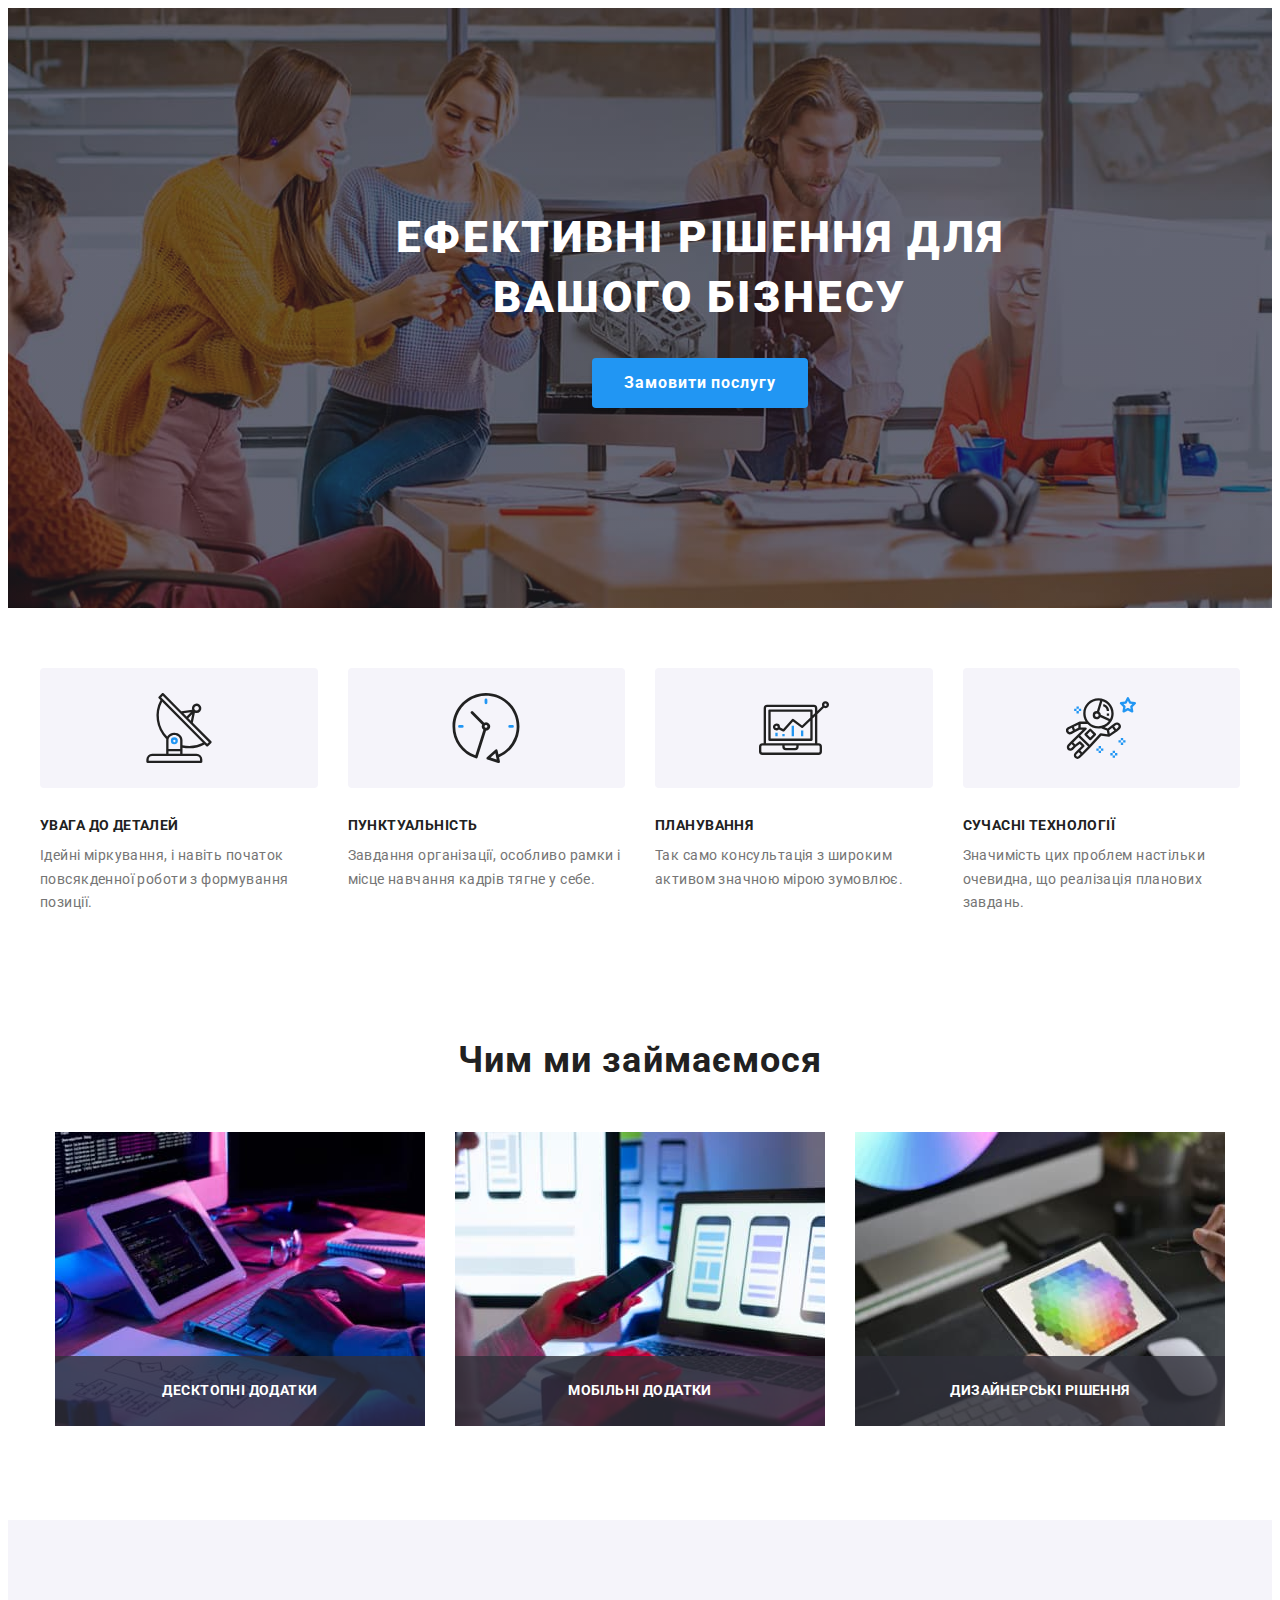
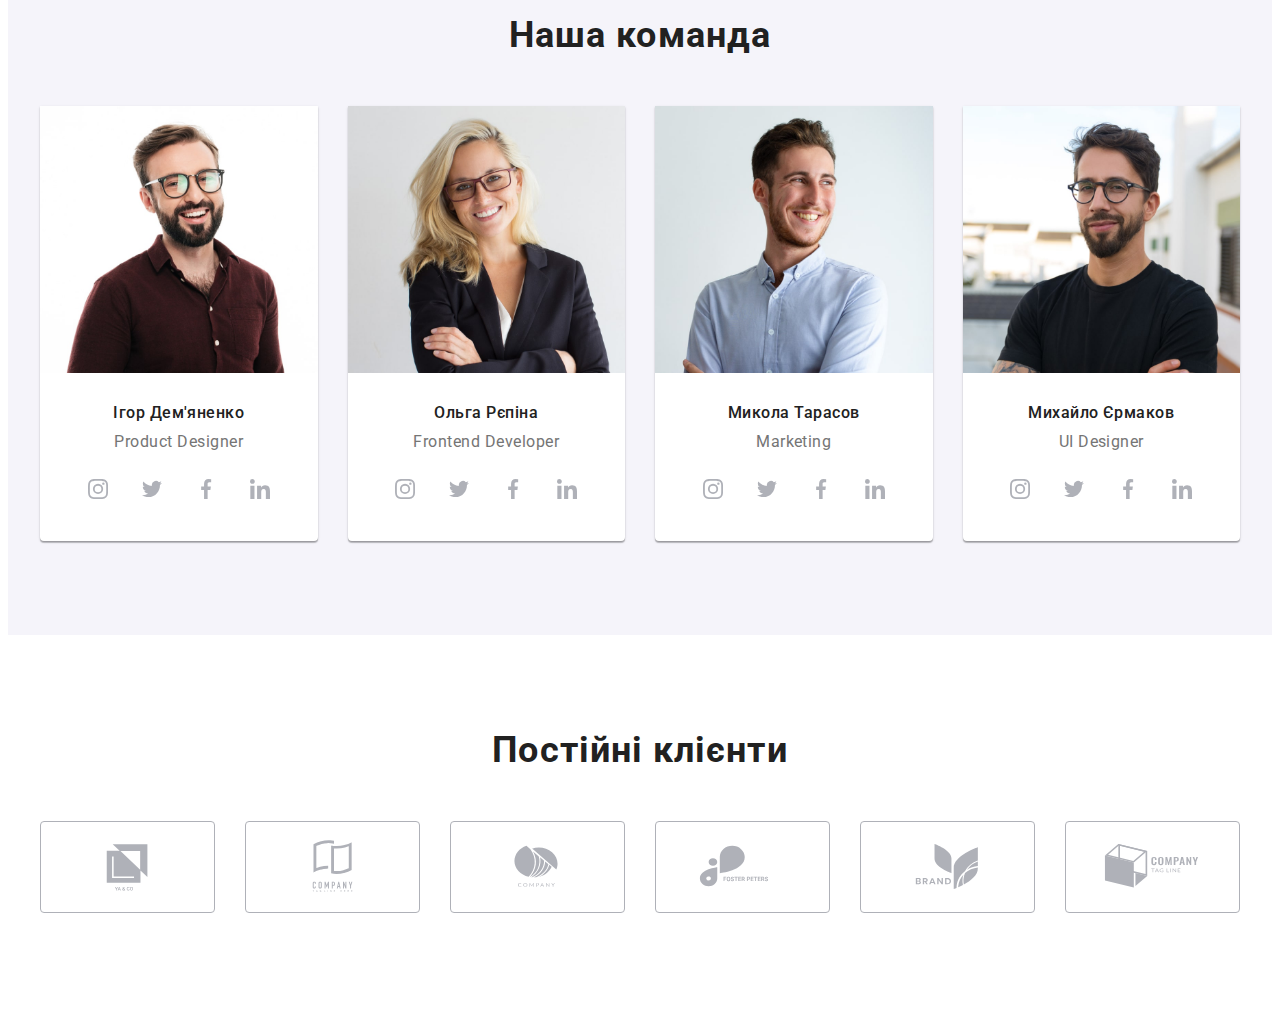
==== index.html @ 0df8b8fa "update" ====
<!DOCTYPE html>
<html lang="uk">
  <head>
    <meta charset="UTF-8" />
    <meta http-equiv="X-UA-Compatible" content="IE=edge" />
    <meta name="viewport" content="width=device-width, initial-scale=1.0" />
    <title>Document</title>
    <link rel="preconnect" href="https://fonts.googleapis.com" />
    <link rel="preconnect" href="https://fonts.gstatic.com" crossorigin />
    <link
      href="https://fonts.googleapis.com/css2?family=Raleway:wght@700&family=Roboto:wght@400;500;700;900&display=swap"
      rel="stylesheet"
    />
    <link
      rel="stylesheet"
      href="https://cdnjs.cloudflare.com/ajax/libs/modern-normalize/1.1.0/modern-normalize.min.css"
      integrity="sha512-wpPYUAdjBVSE4KJnH1VR1HeZfpl1ub8YT/NKx4PuQ5NmX2tKuGu6U/JRp5y+Y8XG2tV+wKQpNHVUX03MfMFn9Q=="
      crossorigin="anonymous"
      referrerpolicy="no-referrer"
    />
    <link
      rel="stylesheet"
      href="https://cdnjs.cloudflare.com/ajax/libs/animate.css/4.1.1/animate.min.css"
    />
    <link rel="stylesheet" href="./css/style.css" />
    <link rel="stylesheet" href="./css/main.min.css" />
  </head>
  <body>
    <!-- <header class="header">
     
      <div class="container header__container">
        <nav class="navigation">
          <a class="logo-left link" href="./index.html">
            <svg class="header-logo" width="145" height="31">
              <use href="./img/logo.svg#icon-header-logo"></use>
            </svg>
          </a>
          <ul class="menu list">
            <li class="menu__item">
              <a class="menu__link link" href="./index.html">Студія</a>
            </li>
            <li class="menu__item">
              <a class="menu__link1 link" href="./portfolio.html">Портфоліо</a>
            </li>
            <li class="menu__item">
              <a class="menu__link1 link" href="">Контакти</a>
            </li>
          </ul>
        </nav>
        <ul class="connect header__connect list">
          <li class="hdr-email">
            <a class="connect__email link" href="email:info@devstudio.com"
              >info@devstudio.com
              <svg class="mail-icon" widht="16" height="12">
                <use class="envelope" href="./img/smar-env.svg#icon-envelope"></use>
              </svg>
            </a>
          </li>
          <li class="hdr-tel">
            <a class="connect__tel" href="tel:+38 096 111 11 11"
              >+38 096 111 11 11
              <svg class="tel-icon" widht="10" height="16">
                <use href="./img/smar-env.svg#icon-smartphone"></use>
              </svg>
            </a>
          </li>
        </ul>
      </div>
    </header> -->
    <main>
      <section class="hero">
        <div class="container hero__container">
          <h1 class="hero__text">ЕФЕКТИВНІ РІШЕННЯ ДЛЯ ВАШОГО БІЗНЕСУ</h1>
          <button class="hero__btn" type="button" data-modal-open>Замовити послугу</button>
        </div>
      </section>
      <section class="features">
        <div class="container features__container">
          <ul class="features__list list">
            <li class="features__block">
              <a class="features__link" href=""> <img src="./img/antenna.svg" alt="" /></a>
              <h3 class="features__main">УВАГА ДО ДЕТАЛЕЙ</h3>
              <p class="features__item">
                Ідейні міркування, і навіть початок повсякденної роботи з формування позиції.
              </p>
            </li>
            <li class="features__block">
              <a class="features__link" href=""> <img src="./img/clock.svg" alt="" /></a>
              <h3 class="features__main">ПУНКТУАЛЬНІСТЬ</h3>
              <p class="features__item">
                Завдання організації, особливо рамки і місце навчання кадрів тягне у себе.
              </p>
            </li>
            <li class="features__block">
              <a class="features__link" href=""> <img src="./img/diagram.svg" alt="" /></a>
              <h3 class="features__main">ПЛАНУВАННЯ</h3>
              <p class="features__item">
                Так само консультація з широким активом значною мірою зумовлює.
              </p>
            </li>
            <li class="features__block">
              <a class="features__link" href=""> <img src="./img/astronaut.svg" alt="" /></a>
              <h3 class="features__main">СУЧАСНІ ТЕХНОЛОГІЇ</h3>
              <p class="features__item">
                Значимість цих проблем настільки очевидна, що реалізація планових завдань.
              </p>
            </li>
          </ul>
        </div>
      </section>
      <section class="about">
                <div class="container about__container">
                    <h2 class="about__text">Чим ми займаємося</h2>
                    <ul class="about__list list">
                    <li class="about__item"><img src="./img/img1.jpg" alt="гарно" width="370" height="294">
                    <button class="about__btn" type="button">Десктопні додатки</button></li>
                    <li class="about__item"><img src="./img/img2.jpg" alt="робим" width="370" height="294">
                    <button class="about__btn" type="button">Мобільні додатки</button></li></li>
                    <li class="about__item"><img src="./img/img3.jpg" alt="фотошоп" width="370" height="294">
                    <button class="about__btn" type="button">Дизайнерські рішення</button></li></li>
                    </ul>
                </div>
            </section>
      <section class="team">
        <div class="container">
          <h2 class="team-maintext">Наша команда</h2>
          <ul class="team-list list">
            <li class="team-members">
              <picture>
                <source               
                srcset="./img/img4-min.jpg 1x,
                ./img/img4_2x.jpg 2x"
                media="(min-width: 1200px)">
                <source
                srcset="./img/img4-tab.jpg 1x,
                ./img/img4-tab_2x.jpg 2x"
                media="(min-width: 768px)">
                <source
                srcset="./img/img4-mob.jpg 1x,
                ./img/img4-mob_2x.jpg 2x"
                media="(max-width: 767px)">
                <img              
                 src="./img/img4-min.jpg" 
                 alt="Ігор Дем'яненко" 
                 width="450"/>
              </picture>
              <!-- <img          
              src="./img/img4-min.jpg" 
              alt="Ігор Дем'яненко" 
              width="270" 
              height="260" /> -->
              <div class="team1">
                <h3 class="team-toptext">Ігор Дем'яненко</h3>
                <p class="team-bottomtext">Product Designer</p>
                <ul class="soc-list list">
                  <li class="soc-item">
                    <a class="soc-link" href="">
                      <svg class="soc-icon" width="20" height="20">
                        <use class="soc-icons" href="./img/symbol-defs.svg#icon-instagram"></use>
                      </svg>
                    </a>
                  </li>
                  <li class="soc-item">
                    <a class="soc-link" href="">
                      <svg class="soc-icon" width="20" height="20">
                        <use class="soc-icons" href="./img/symbol-defs.svg#icon-twitter"></use>
                      </svg>
                    </a>
                  </li>
                  <li class="soc-item">
                    <a class="soc-link" href="">
                      <svg class="soc-icon" width="20" height="20">
                        <use class="soc-icons" href="./img/symbol-defs.svg#icon-facebook"></use>
                      </svg>
                    </a>
                  </li>
                  <li class="soc-item">
                    <a class="soc-link" href="">
                      <svg class="soc-icon" width="20" height="20">
                        <use class="soc-icons" href="./img/symbol-defs.svg#icon-linkedin"></use>
                      </svg>
                    </a>
                  </li>
                </ul>
              </div>
            </li>
            <li class="team-members">
              <picture>
                <source               
                srcset="./img/img5-min.jpg 1x,
                ./img/img5_2x.jpg 2x"
                media="(min-width: 1200px)">
                <source
                srcset="./img/img5-tab.jpg 1x,
                ./img/img5-tab_2x.jpg 2x"
                media="(min-width: 768px)">
                <source
                srcset="./img/img5-mob.jpg 1x,
                ./img/img5-mob_2x.jpg 2x"
                media="(max-width: 767px)">
                <img              
                 src="./img/img5-min.jpg" 
                 alt="Ольга Рєпіна" 
                 width="450"/>
              </picture>
              <!-- <img
              srcset="./img/img5-min.jpg 1x,
              ./img/img5_2x.jpg 2x" 
              src="./img/img5-min.jpg" 
              alt="Ольга Рєпіна" 
              width="270" 
              height="260" /> -->
              <div class="team1">
                <h3 class="team-toptext">Ольга Рєпіна</h3>
                <p class="team-bottomtext">Frontend Developer</p>
                <ul class="soc-list list">
                  <li class="soc-item">
                    <a class="soc-link" href="">
                      <svg class="soc-icon" width="20" height="20">
                        <use href="./img/symbol-defs.svg#icon-instagram"></use>
                      </svg>
                    </a>
                  </li>
                  <li class="soc-item">
                    <a class="soc-link" href="">
                      <svg class="soc-icon" width="20" height="20">
                        <use href="./img/symbol-defs.svg#icon-twitter"></use>
                      </svg>
                    </a>
                  </li>
                  <li class="soc-item">
                    <a class="soc-link" href="">
                      <svg class="soc-icon" width="20" height="20">
                        <use href="./img/symbol-defs.svg#icon-facebook"></use>
                      </svg>
                    </a>
                  </li>
                  <li class="soc-item">
                    <a class="soc-link" href="">
                      <svg class="soc-icon" width="20" height="20">
                        <use href="./img/symbol-defs.svg#icon-linkedin"></use>
                      </svg>
                    </a>
                  </li>
                </ul>
              </div>
            </li>
            <li class="team-members">
              <picture>
                <source               
                srcset="./img/img6-min.jpg 1x,
                ./img/img6_2x.jpg 2x"
                media="(min-width: 1200px)">
                <source
                srcset="./img/img6-tab.jpg 1x,
                ./img/img6-tab_2x.jpg 2x"
                media="(min-width: 768px)">
                <source
                srcset="./img/img6-mob.jpg 1x,
                ./img/img6-mob_2x.jpg 2x"
                media="(max-width: 767px)">
                <img              
                 src="./img/img6-min.jpg" 
                 alt="Микола Тарасов" 
                 width="450"/>
              </picture>              
              <!-- <img
              srcset="./img/img6-min.jpg 1x,
              ./img/img6_2x.jpg 2x" 
              src="./img/img6-min.jpg" 
              alt="Микола Тарасов" 
              width="270" 
              height="260" /> -->
              <div class="team1">
                <h3 class="team-toptext">Микола Тарасов</h3>
                <p class="team-bottomtext">Marketing</p>
                <ul class="soc-list list">
                  <li class="soc-item">
                    <a class="soc-link" href="">
                      <svg class="soc-icon" width="20" height="20">
                        <use href="./img/symbol-defs.svg#icon-instagram"></use>
                      </svg>
                    </a>
                  </li>
                  <li class="soc-item">
                    <a class="soc-link" href="">
                      <svg class="soc-icon" width="20" height="20">
                        <use href="./img/symbol-defs.svg#icon-twitter"></use>
                      </svg>
                    </a>
                  </li>
                  <li class="soc-item">
                    <a class="soc-link" href="">
                      <svg class="soc-icon" width="20" height="20">
                        <use href="./img/symbol-defs.svg#icon-facebook"></use>
                      </svg>
                    </a>
                  </li>
                  <li class="soc-item">
                    <a class="soc-link" href="">
                      <svg class="soc-icon" width="20" height="20">
                        <use href="./img/symbol-defs.svg#icon-linkedin"></use>
                      </svg>
                    </a>
                  </li>
                </ul>
              </div>
            </li>
            <li class="team-members">
              <picture>
                <source               
                srcset="./img/img7-min.jpg 1x,
                ./img/img7_2x.jpg 2x"
                media="(min-width: 1200px)">
                <source
                srcset="./img/img7-tab.jpg 1x,
                ./img/img7-tab_2x.jpg 2x"
                media="(min-width: 768px)">
                <source
                srcset="./img/img7-mob.jpg 1x,
                ./img/img7-mob_2x.jpg 2x"
                media="(max-width: 767px)">
                <img              
                 src="./img/img7-min.jpg" 
                 alt="Михайло Єрмаков" 
                 width="450"/>
              </picture>  
              <!-- <img
              srcset="./img/img7-min.jpg 1x,
              ./img/img7_2x.jpg 2x" 
              src="./img/img7-min.jpg" 
              alt="Михайло Єрмаков" 
              width="270" 
              height="260" /> -->
              <div class="team1">
                <h3 class="team-toptext">Михайло Єрмаков</h3>
                <p class="team-bottomtext">UI Designer</p>
                <ul class="soc-list list">
                  <li class="soc-item">
                    <a class="soc-link" href="">
                      <svg class="soc-icon" width="20" height="20">
                        <use href="./img/symbol-defs.svg#icon-instagram"></use>
                      </svg>
                    </a>
                  </li>
                  <li class="soc-item">
                    <a class="soc-link" href="">
                      <svg class="soc-icon" width="20" height="20">
                        <use href="./img/symbol-defs.svg#icon-twitter"></use>
                      </svg>
                    </a>
                  </li>
                  <li class="soc-item">
                    <a class="soc-link" href="">
                      <svg class="soc-icon" width="20" height="20">
                        <use href="./img/symbol-defs.svg#icon-facebook"></use>
                      </svg>
                    </a>
                  </li>
                  <li class="soc-item">
                    <a class="soc-link" href="">
                      <svg class="soc-icon" width="20" height="20">
                        <use href="./img/symbol-defs.svg#icon-linkedin"></use>
                      </svg>
                    </a>
                  </li>
                </ul>
              </div>
            </li>
          </ul>
        </div>
      </section>
      <section class="clients">
        <div class="container list">
          <h2 class="clients-maintext">Постійні клієнти</h2>
          <ul class="clients-list list">
            <li class="clients-item">
              <a class="clients-logo" href="">
                <svg class="clients-icon" width="106" height="60">
                  <use class="clients-icons" href="./img/symbol-defs2.svg#icon-Logo1"></use>
                </svg>
              </a>
            </li>
            <li class="clients-item">
              <a class="clients-logo" href="">
                <svg class="clients-icon" width="106" height="60">
                  <use class="clients-icons" href="./img/symbol-defs2.svg#icon-Logo2"></use>
                </svg>
              </a>
            </li>
            <li class="clients-item">
              <a class="clients-logo" href="">
                <svg class="clients-icon" width="106" height="60">
                  <use class="clients-icons" href="./img/symbol-defs2.svg#icon-Logo3"></use>
                </svg>
              </a>
            </li>
            <li class="clients-item">
              <a class="clients-logo" href="">
                <svg class="clients-icon" width="106" height="60">
                  <use class="clients-icons" href="./img/symbol-defs2.svg#icon-Logo4"></use>
                </svg>
              </a>
            </li>
            <li class="clients-item">
              <a class="clients-logo" href="">
                <svg class="clients-icon" width="106" height="60">
                  <use class="clients-icons" href="./img/symbol-defs2.svg#icon-Logo5"></use>
                </svg>
              </a>
            </li>
            <li class="clients-item">
              <a class="clients-logo" href="">
                <svg class="clients-icon" width="106" height="60">
                  <use class="clients-icons" href="./img/symbol-defs2.svg#icon-Logo6"></use>
                </svg>
              </a>
            </li>
          </ul>
        </div>
      </section>
    </main>
    <!-- <footer class="footer">
            <div class="container ftr-container">
                <div class="ftr-logo">
                    <a class="footer-logo link" href="./index.html">                                
                    <svg class="footer-logoicon" width="145" height="31">
                    <use href="./img/logo.svg#icon-footer-logo"></use>
                     </svg>
                    </a>                        
                <ul class="footer-list list">
                    <li class="footer-item"><a class="footer-map link" href="https://goo.gl/maps/kYYPEekxgbU7nX6b8">м. Київ, пр-т Лесі Українки, 26</a></li>
                    <li class="footer-item"><a class="footer-email link" href="email:info@devstudio.com">info@devstudio.com</a></li>
                    <li class="footer-item"><a class="footer-tel link" href="tel:+38 096 111 11 11">+38 096 111 11 11</a></li>
                </ul></div>                               
                    <div class="footer-social">
                        <h3 class="footer-soctext">ПРИЄДНУЙТЕСЬ</h3>
                     <ul class="footer-soc list">                         
                         <li class="footer-socitem">
                         <a class="footer-link" href="">
                         <svg class="footer-icon" width="20" height="20">
                            <use class="footer-icons" href="./img/footer.svg#icon-instagram-2"></use>
                         </svg>
                         </a>
                         </li>
                         <li class="footer-socitem">
                         <a class="footer-link" href="">
                         <svg class="footer-icon" width="20" height="20">
                            <use class="footer-icons" href="./img/footer.svg#icon-twitter2"></use>
                         </svg>
                         </a>
                         </li>
                         <li class="footer-socitem">
                         <a class="footer-link" href="">
                         <svg class="footer-icon" width="20" height="20">
                            <use class="footer-icons" href="./img/footer.svg#icon-facebook2"></use>
                         </svg>
                         </a>
                         </li>
                         <li class="footer-socitem">
                         <a class="footer-link" href="">
                         <svg class="footer-icon" width="20" height="20">
                            <use class="footer-icons" href="./img/footer.svg#icon-linkedin2"></use>
                         </svg>
                         </a>
                         </li>
                     </ul>
                    </div>
                    <div class="subscribe">
                    <form class="footer-subscribe">                                            
                        <p class="subscribe-text">Підпишіться на розсилку</p>
                        <span class="subscribe-button">
                        <label>
                        <input type="email" 
                         class="subscribe-input" 
                         name="user-email" 
                         required
                         placeholder="E-mail"></label>
                         <span class="subscribe-wrap">                                         
                         <button type="submit" class="subscribe-btn">Підписатися</button>
                         <svg class="icon-send" width="24" height="24">
                            <use href="./img/symbol-defs.svg#icon-icon-send"></use>
                         </svg></span></span>
                    </form></div>                
         </footer> -->
    <div class="backdrop is-hidden" data-modal>
      <div class="modal">
        <button class="modal-btn" type="button" data-modal-close>
          <svg class="modal-close-icon" width="18" height="18">
            <use href="./img/symbol-defs.svg#icon-close"></use>
          </svg>
        </button>
        <p class="modal-title">Залиште свої дані, ми вам передзвонимо</p>
        <form>
          <label>
            <span class="modal-label-text">Ім'я</span>
            <span class="input-wrap">
              <input type="text" class="modal-input" name="user-name" required />
              <svg class="modal-input-icon" width="18" height="18">
                <use href="./img/symbol-defs.svg#icon-person-black"></use>
              </svg> </span
          ></label>
          <label>
            <span class="modal-label-text">Телефон</span>
            <span class="input-wrap">
              <input type="tel" class="modal-input" name="user-tel" required />
              <svg class="modal-input-icon" width="18" height="18">
                <use href="./img/symbol-defs.svg#icon-phone-black"></use>
              </svg> </span
          ></label>
          <label>
            <span class="modal-label-text">Пошта</span>
            <span class="input-wrap">
              <input type="email" class="modal-input" name="user-email" required />
              <svg class="modal-input-icon" width="18" height="18">
                <use href="./img/symbol-defs.svg#icon-email-black"></use>
              </svg> </span
          ></label>
          <label>
            <span class="modal-label-text">Коментар</span>
            <textarea
              name="user-text"
              id="user-text"
              class="modal-comment"
              placeholder="Введіть текст"
            ></textarea>
          </label>
          <div class="modal-field">
            <input
              type="checkbox"
              class="input-check visually-hidden"
              name="privacy"
              value="true"
              required
              id="privacy"
            />
            <label for="privacy" class="check-text">
              <span>
                <svg class="check-icon" width="16" height="15">
                  <use href="./img/symbol-defs.svg#icon-icon-check"></use></svg></span
              >Погоджуюся з розсилкою та приймаю
              <a href="" class="license">Умови договору</a></label
            >
          </div>
          <span class="submit-button">
            <button type="submit" class="submit-btn">Відправити</button></span
          >
        </form>
      </div>
    </div>
    <script src="./js/modal.js"></script>
  </body>
</html>
---- css/style.css ----

---- css/main.min.css ----
p,h1,h2,h3,h4,h5,h6{margin:0}ul,ol{margin:0;padding-left:0}button{cursor:pointer}img{display:block;max-width:100%;height:auto}body{font-family:"Roboto",sans-serif;color:#212121}.list{list-style:none}.link{text-decoration:none}.section{padding-top:60px;padding-bottom:60px}@media screen and (min-width: 768px){.section{padding-top:100px;padding-bottom:100px}}@media screen and (min-width: 768px){.section{padding-top:120px;padding-bottom:120px}}@font-face{font-family:"Raleway";src:url(../fonts/Raleway-Bold.ttf)}:root{--button-color: #2196f3;--font-grey: #757575;--font-black: #212121;--font-white: #ffffff}.visually-hidden{position:absolute;white-space:nowrap;width:1px;height:1px;overflow:hidden;border:0;padding:0;clip:rect(0 0 0 0);-webkit-clip-path:inset(50%);clip-path:inset(50%);margin:-1px}.container{width:100%;padding-left:15px;padding-right:15px;margin:0 auto}@media screen and (min-width: 480px){.container{width:480px}}@media screen and (min-width: 768px){.container{width:768px}}@media screen and (min-width: 1200px){.container{width:1200px}}.modal{width:528px;min-height:581px;background-color:#fff;position:absolute;top:50%;left:50%;transform:translate(-50%, -50%) scaleY(1);transition:transform 250ms linear;transition-timing-function:cubic-bezier(0.4, 0, 0.2, 1);padding:40px;box-shadow:0px 1px 3px rgba(0,0,0,.12),0px 1px 1px rgba(0,0,0,.14),0px 2px 1px rgba(0,0,0,.2);border-radius:4px}.backdrop.is-hidden .modal{transform:translate(-50%, -50%) scaleY(0);transition-timing-function:cubic-bezier(0.4, 0, 0.2, 1)}.modal-btn{width:30px;height:30px;border:1px solid rgba(0,0,0,.1);border-radius:50%;background-color:rgba(0,0,0,0);position:absolute;right:8px;top:8px;display:flex;align-items:center;justify-content:center;padding:0;fill:currentColor;transition-duration:250ms;transition-timing-function:cubic-bezier(0.4, 0, 0.2, 1)}.modal-btn:hover,.modal-btn:focus{color:var(--button-color)}.is-hidden{opacity:0;visibility:hidden;pointer-events:none}.modal-title{font-family:"Roboto";font-style:normal;font-weight:700;font-size:20px;line-height:1.15;text-align:center;letter-spacing:.03em;color:#212121;margin-bottom:12px}.modal-input{box-sizing:border-box;margin-bottom:10px;width:100%;height:40px;border:1px solid rgba(33,33,33,.2);border-radius:4px;outline-color:rgba(0,0,0,0);padding-left:42px;transition-duration:250ms;transition-timing-function:cubic-bezier(0.4, 0, 0.2, 1)}.modal-input{outline-color:var(--button-color)}.input-wrap{position:relative}.modal-input-icon{position:absolute;top:50%;left:12px;transform:translateY(-50%);transition-duration:250ms;transition-timing-function:cubic-bezier(0.4, 0, 0.2, 1)}.modal-input:focus+.modal-input-icon{fill:var(--button-color)}.modal-label-text{display:block;font-family:"Roboto";font-style:normal;font-weight:400;font-size:12px;line-height:1.17;letter-spacing:.01em;color:#757575;margin-bottom:4px}.modal-comment{width:100%;height:120px;border:1px solid rgba(33,33,33,.2);border-radius:4px;resize:none;padding:12px 16px;outline-color:rgba(0,0,0,0);transition-duration:250ms;transition-timing-function:cubic-bezier(0.4, 0, 0.2, 1)}.modal-comment::-moz-placeholder{font-family:"Roboto";font-style:normal;font-weight:400;font-size:12px;line-height:1.17;letter-spacing:.01em;color:rgba(117,117,117,.5)}.modal-comment:-ms-input-placeholder{font-family:"Roboto";font-style:normal;font-weight:400;font-size:12px;line-height:1.17;letter-spacing:.01em;color:rgba(117,117,117,.5)}.modal-comment::placeholder{font-family:"Roboto";font-style:normal;font-weight:400;font-size:12px;line-height:1.17;letter-spacing:.01em;color:rgba(117,117,117,.5)}.modal-comment:focus{outline-color:var(--button-color);transition-duration:250ms;transition-timing-function:cubic-bezier(0.4, 0, 0.2, 1)}.check-text{font-family:"Roboto";font-style:normal;font-weight:400;font-size:14px;line-height:1.71;letter-spacing:.03em;color:#757575;display:flex;align-items:center;justify-content:center;margin-top:20px;margin-bottom:30px}.license{font-family:"Roboto";font-style:normal;font-weight:400;font-size:14px;line-height:1.7;letter-spacing:.03em;-webkit-text-decoration-line:underline;text-decoration-line:underline;text-decoration-thickness:from-font;color:#2196f3;margin-left:3px}.check-text span{width:16px;height:15px;border:2px solid #212121;border-radius:2px;margin-right:8px;display:flex;align-items:center;justify-content:center;fill:rgba(0,0,0,0)}.input-check:checked+.check-text span{background-color:var(--button-color);border-color:rgba(0,0,0,0);fill:#fff}.input-check:focus+.check-text span{border-color:var(--button-color);transition-duration:250ms;transition-timing-function:cubic-bezier(0.4, 0, 0.2, 1)}.submit-btn{padding:10px 52px;background-color:var(--button-color);border:none;box-shadow:0px 4px 4px rgba(0,0,0,.15);border-radius:4px;font-family:"Roboto";font-style:normal;font-weight:700;font-size:16px;line-height:1.88;letter-spacing:.06em;color:#fff}.submit-button{display:flex;justify-content:center;align-items:center}.header{padding-bottom:25px;padding-top:24px;border-bottom:1px solid #eee}.navigation{display:flex}.header__container{display:flex;align-items:center}.menu{display:flex;align-items:center;gap:50px}.connect{display:flex;margin-left:auto;gap:30px}.logo-left{margin-right:93px}.menu__link{position:relative;display:block;font-weight:500;font-size:14px;line-height:1.14;letter-spacing:.02em;color:var(--font-black)}.menu__link:hover,.menu__link:focus{color:var(--button-color);transition-duration:250ms;transition-timing-function:cubic-bezier(0.4, 0, 0.2, 1)}.menu__link::after{content:"";position:absolute;display:block;left:0;bottom:0;top:48px;width:100%;height:4px;background:#2196f3;border-radius:2px}.menu__link1{position:relative;display:block;font-weight:500;font-size:14px;line-height:1.14;letter-spacing:.02em;color:var(--font-black)}.menu__link1:hover,.menu__link1:focus{color:var(--button-color);transition-duration:250ms;transition-timing-function:cubic-bezier(0.4, 0, 0.2, 1)}.connect__tel{text-decoration:none;font-weight:500;font-size:14px;line-height:1.14;letter-spacing:.02em;color:#757575;display:flex;flex-direction:row-reverse;gap:10px;justify-content:center;align-items:center}.connect__tel:hover,.connect__tel:focus{color:var(--button-color);transition-duration:250ms;transition-timing-function:cubic-bezier(0.4, 0, 0.2, 1)}.connect__email{font-weight:500;font-size:14px;line-height:1.14;letter-spacing:.02em;color:#757575;display:flex;flex-direction:row-reverse;gap:10px;justify-content:center;align-items:center}.connect__email:hover,.connect__email:focus{color:var(--button-color);transition-duration:250ms;transition-timing-function:cubic-bezier(0.4, 0, 0.2, 1)}.hdr-tel{display:flex;justify-content:center;align-items:center;gap:10px;width:142px;height:16px}.mail-icon{width:16px;height:12px;fill:currentColor}.tel-icon{width:10px;height:16px;fill:currentColor}.hero{background-color:#2f303a;background-image:linear-gradient(rgba(47, 48, 58, 0.4), rgba(47, 48, 58, 0.4)),url(../img/herobg_mobile.jpg);background-repeat:no-repeat;background-position:center;background-size:cover;display:block;margin:0px auto}@media(min-device-pixel-ratio: 2),(-webkit-min-device-pixel-ratio: 2),(min-resolution: 192dpi),(min-resolution: 2dppx){.hero{background-image:linear-gradient(rgba(47, 48, 58, 0.4), rgba(47, 48, 58, 0.4)),url(../img/herobg_mobile_2x.jpg)}}@media screen and (min-width: 768px){.hero{background-image:linear-gradient(rgba(47, 48, 58, 0.4), rgba(47, 48, 58, 0.4)),url(../img/herobg_tablet.jpg)}}@media screen and (min-width: 768px)and (min-device-pixel-ratio: 2),screen and (min-width: 768px)and (-webkit-min-device-pixel-ratio: 2),screen and (min-width: 768px)and (min-resolution: 192dpi),screen and (min-width: 768px)and (min-resolution: 2dppx){.hero{background-image:linear-gradient(rgba(47, 48, 58, 0.4), rgba(47, 48, 58, 0.4)),url(../img/herobg_tablet_2x.jpg)}}@media screen and (min-width: 1200px){.hero{background-image:linear-gradient(rgba(47, 48, 58, 0.4), rgba(47, 48, 58, 0.4)),url(../img/hero-bg.jpg)}}@media screen and (min-width: 1200px)and (min-device-pixel-ratio: 2),screen and (min-width: 1200px)and (-webkit-min-device-pixel-ratio: 2),screen and (min-width: 1200px)and (min-resolution: 192dpi),screen and (min-width: 1200px)and (min-resolution: 2dppx){.hero{background-image:linear-gradient(rgba(47, 48, 58, 0.4), rgba(47, 48, 58, 0.4)),url(../img/hero-bg_2x.jpg)}}.hero__container{padding:118px 60px;width:100%}@media screen and (min-width: 1200px){.hero__container{padding-top:200px;padding-bottom:200px}}.hero__btn{font-family:inherit;font-weight:700;font-size:16px;line-height:1.88;letter-spacing:.06em;color:#fff;cursor:pointer;display:block;margin:0px auto;background:#2196f3;box-shadow:0px 4px 4px rgba(0,0,0,.15);border-radius:4px;min-width:216px;height:50px;left:692px;top:470px;border:none}.hero__text{font-weight:900;font-size:26;line-height:1.6;letter-spacing:.06em;text-transform:uppercase;color:#fff;margin-bottom:30px;margin-right:auto;margin-left:auto;max-width:360px;text-align:center}@media screen and (min-width: 1200px){.hero__text{font-size:44px;line-height:1.36;max-width:696px}}.features{padding-top:60px}.features__list{display:flex;flex-wrap:wrap;gap:30px}.features__block{margin-bottom:30px;width:100%}@media screen and (min-width: 768px){.features__block{width:calc((100% - 30px)/2)}}@media screen and (min-width: 1200px){.features__block{width:calc((100% - 90px)/4)}}.features__main{font-weight:700;font-size:14px;line-height:1.14;letter-spacing:.03em;text-transform:uppercase;margin-bottom:10px;color:var(--font-black)}@media screen and (min-width: 320px)and (max-width: 768px){.features__main{display:flex;justify-content:center}}.features__item{font-size:14px;line-height:1.71;letter-spacing:.03em;color:var(--font-grey);min-width:270px}.features__link{display:flex;align-items:center;justify-content:center;gap:30px;margin-bottom:30px;background-color:#f5f4fa;width:100%;height:120px;border-radius:4px}.about{padding-top:94px;padding-bottom:94px}@media screen and (min-width: 320px)and (max-width: 1200px){.about{display:none}}.about__list{display:flex;justify-content:center;gap:30px}.about__text{font-weight:700;font-size:36px;line-height:1.17;letter-spacing:.03em;color:var(--font-black);margin-bottom:50px;text-align:center}.about__item{position:relative}.about__btn{position:absolute;bottom:0;left:0;width:100%;height:70px;border:none;font-family:"Roboto";font-style:normal;font-weight:700;font-size:14px;line-height:1.14;text-align:center;letter-spacing:.03em;text-transform:uppercase;color:#fff;background:rgba(47,48,58,.8)}.team{padding-top:94px;padding-bottom:94px}.team-list{display:flex;flex-wrap:wrap;gap:30px;justify-content:flex-end}.team-maintext{font-weight:700;font-size:28px;line-height:1.14;letter-spacing:.03em;color:var(--font-black);margin-bottom:50px;text-align:center}@media screen and (min-width: 1200px){.team-maintext{font-size:36px;line-height:1.17}}.team-toptext{font-weight:500;font-size:16px;line-height:1.19;letter-spacing:.03em;color:var(--font-black);text-align:center;margin-bottom:10px}.team-bottomtext{font-size:16px;line-height:1.19;letter-spacing:.03em;color:var(--font-grey);text-align:center}.team1{padding-top:30px;padding-bottom:30px;width:100%}.soc-link{width:44px;height:44px;border-radius:50%;display:flex;align-items:center;justify-content:center;color:#fff;margin-top:16px;transition-duration:250ms;transition-timing-function:cubic-bezier(0.4, 0, 0.2, 1)}.soc-link:hover,.soc-link:focus{background-color:var(--button-color);transition-duration:250ms;transition-timing-function:cubic-bezier(0.4, 0, 0.2, 1)}.soc-list{display:flex;align-items:center;gap:10px;justify-content:center}.soc-icon{fill:#afb1b8;transition-duration:250ms;transition-timing-function:cubic-bezier(0.4, 0, 0.2, 1)}.soc-link:hover .soc-icon,.soc-link:focus .soc-icon{fill:#fff;transition-duration:250ms;transition-timing-function:cubic-bezier(0.4, 0, 0.2, 1)}.team{background-color:#f5f4fa}.team-members{background-color:#fff;box-shadow:0px 1px 3px rgba(0,0,0,.12),0px 1px 1px rgba(0,0,0,.14),0px 2px 1px rgba(0,0,0,.2);border-radius:0px 0px 4px 4px;width:100%}@media screen and (min-width: 768px){.team-members{width:calc((100% - 30px)/2)}}@media screen and (min-width: 1200px){.team-members{width:calc((100% - 90px)/4)}}.clients{padding-top:60px;padding-bottom:60px}@media screen and (min-width: 1200px){.clients{padding-top:94px;padding-bottom:94px}}.clients-maintext{font-weight:700;font-size:28px;line-height:1.14;letter-spacing:.03em;margin-bottom:50px;text-align:center}@media screen and (min-width: 1200px){.clients-maintext{font-size:36px;line-height:1.17}}.clients-logo{display:flex;align-items:center;justify-content:center;gap:30px;box-sizing:border-box;border:1px solid #afb1b8;border-radius:4px;width:170px;height:92px;left:615px;top:2490px;color:#afb1b8;transition-duration:250ms;transition-timing-function:cubic-bezier(0.4, 0, 0.2, 1)}@media screen and (min-width: 768px){.clients-logo{width:100%}}.clients-logo:hover,.clients-logo:focus{background-color:#fff;color:var(--button-color);border-color:var(--button-color)}.clients-icon{fill:currentColor}.clients-list{display:flex;flex-wrap:wrap;justify-content:center;gap:30px;width:100%}@media screen and (min-width: 320px){.clients-item{width:calc((100% - 30px)/2);display:flex;flex-wrap:wrap}}@media screen and (min-width: 768px){.clients-item{width:calc((100% - 60px)/3)}}@media screen and (min-width: 1200px){.clients-item{width:calc((100% - 150px)/6)}}.footer{background-color:#2f303a;padding-top:60px;padding-bottom:60px}.ftr-container{display:flex;align-items:baseline}.footer-map{font-size:14px;letter-spacing:.03em;line-height:1.71;color:#fff;margin-top:20px}.footer-email{font-size:14px;line-height:1.71;letter-spacing:.03em;color:rgba(255,255,255,.6)}.footer-tel{font-size:14px;line-height:1.71;letter-spacing:.03em;color:rgba(255,255,255,.6)}.ftr-logo{margin-bottom:20px;flex-direction:column}.footer-item{margin-top:9px;margin-bottom:9px}.footer-soctext{width:116px;height:16px;left:516px;top:2748px;font-family:"Roboto";font-style:normal;font-weight:700;font-size:14px;line-height:.87;letter-spacing:.03em;text-transform:uppercase;color:#fff;margin-bottom:20px}.footer-soc{display:flex;gap:10px}.footer-link{width:44px;height:44px;border-radius:50%;display:flex;align-items:center;justify-content:center;background-color:rgba(255,255,255,.1);transition-duration:250ms;transition-timing-function:cubic-bezier(0.4, 0, 0.2, 1)}.footer-social{margin-left:70px}.footer-socitem :hover,.footer-socitem :focus{background-color:var(--button-color);transition-duration:250ms;transition-timing-function:cubic-bezier(0.4, 0, 0.2, 1)}.subscribe{margin-left:93px}.subscribe-input{box-sizing:border-box;margin-bottom:10px;margin-right:12px;width:358px;height:50px;border:1px solid rgba(255,255,255,.3);filter:drop-shadow(0px 4px 4px rgba(0, 0, 0, 0.15));border-radius:4px;padding-left:16px;background-color:#2f303a;outline-color:rgba(0,0,0,0);color:#fff}.subscribe-input::-moz-placeholder{font-family:"Roboto";font-style:normal;font-weight:400;font-size:16px;line-height:1.25;letter-spacing:.03em;color:rgba(255,255,255,.6)}.subscribe-input:-ms-input-placeholder{font-family:"Roboto";font-style:normal;font-weight:400;font-size:16px;line-height:1.25;letter-spacing:.03em;color:rgba(255,255,255,.6)}.subscribe-input::placeholder{font-family:"Roboto";font-style:normal;font-weight:400;font-size:16px;line-height:1.25;letter-spacing:.03em;color:rgba(255,255,255,.6)}.subscribe-button{display:flex;justify-content:center}.subscribe-text{font-family:"Roboto";font-style:normal;font-weight:700;font-size:14px;line-height:1.14;letter-spacing:.03em;text-transform:uppercase;color:#fff;margin-bottom:20px}.subscribe-btn{width:200px;height:50px;color:#fff;background:#2196f3;box-shadow:0px 4px 4px rgba(0,0,0,.15);border-radius:4px;border:none;padding:10px 28px;font-weight:700;font-size:16px;line-height:1.88;letter-spacing:.06em;display:flex}.subscribe-wrap{position:relative}.icon-send{position:absolute;top:13px;right:28px}.backdrop{position:fixed;top:0;width:100%;height:100%;background:rgba(0,0,0,.2);transition:opacity 250ms linear,visibility 250ms linear;transition-timing-function:cubic-bezier(0.4, 0, 0.2, 1)}.infobar-btn{font-family:inherit;font-weight:500;font-size:16px;line-height:1.62;letter-spacing:.03em;color:var(--font-black);cursor:pointer;background:#f5f4fa;border:none;padding-top:6px;padding-bottom:6px;padding-right:25px;padding-left:25px;border-radius:4px;transition-property:var(--button-color);transition-duration:250ms;transition-timing-function:cubic-bezier(0.4, 0, 0.2, 1)}.infobar-btn:hover,.infobar-btn:focus{background-color:var(--button-color);color:#fff;box-shadow:0px 3px 1px rgba(0,0,0,.1),0px 1px 2px rgba(0,0,0,.08),0px 2px 2px rgba(0,0,0,.12);border-radius:4px}.infobar-buttons{margin-bottom:50px;display:flex;justify-content:center;gap:8px}.projects{padding-top:94px;padding-bottom:94px}.projects-list{display:flex;flex-wrap:wrap;gap:30px}.projects-item{width:calc 13.3333333333%}.projects-item:hover,.projects-item:focus{background:#fff;box-shadow:0px 1px 1px rgba(0,0,0,.12),0px 4px 4px rgba(0,0,0,.06),1px 4px 6px rgba(0,0,0,.16)}.project1{padding:20px 20px 20px 20px;border:1px solid #eee}.project-wrap{position:relative;overflow:hidden}.project-text{position:absolute;top:0;left:0;color:#fff;font-family:"Roboto";font-style:normal;font-weight:400;font-size:18px;line-height:1.6;letter-spacing:.03em;padding:63px 24px;height:100%;background-color:rgba(33,150,243,.9);transform:translateY(100%);transition:transform 250ms cubic-bezier(0.4, 0, 0.2, 1)}.projects-item:hover .project-text{transform:translateY(0)}.projects-toptext{font-weight:700;font-size:18px;line-height:2;letter-spacing:.06em;color:var(--font-black);margin-bottom:4px}.projects-bottomtext{font-size:16px;line-height:1.88;letter-spacing:.03em;color:var(--font-grey)}/*# sourceMappingURL=main.min.css.map */
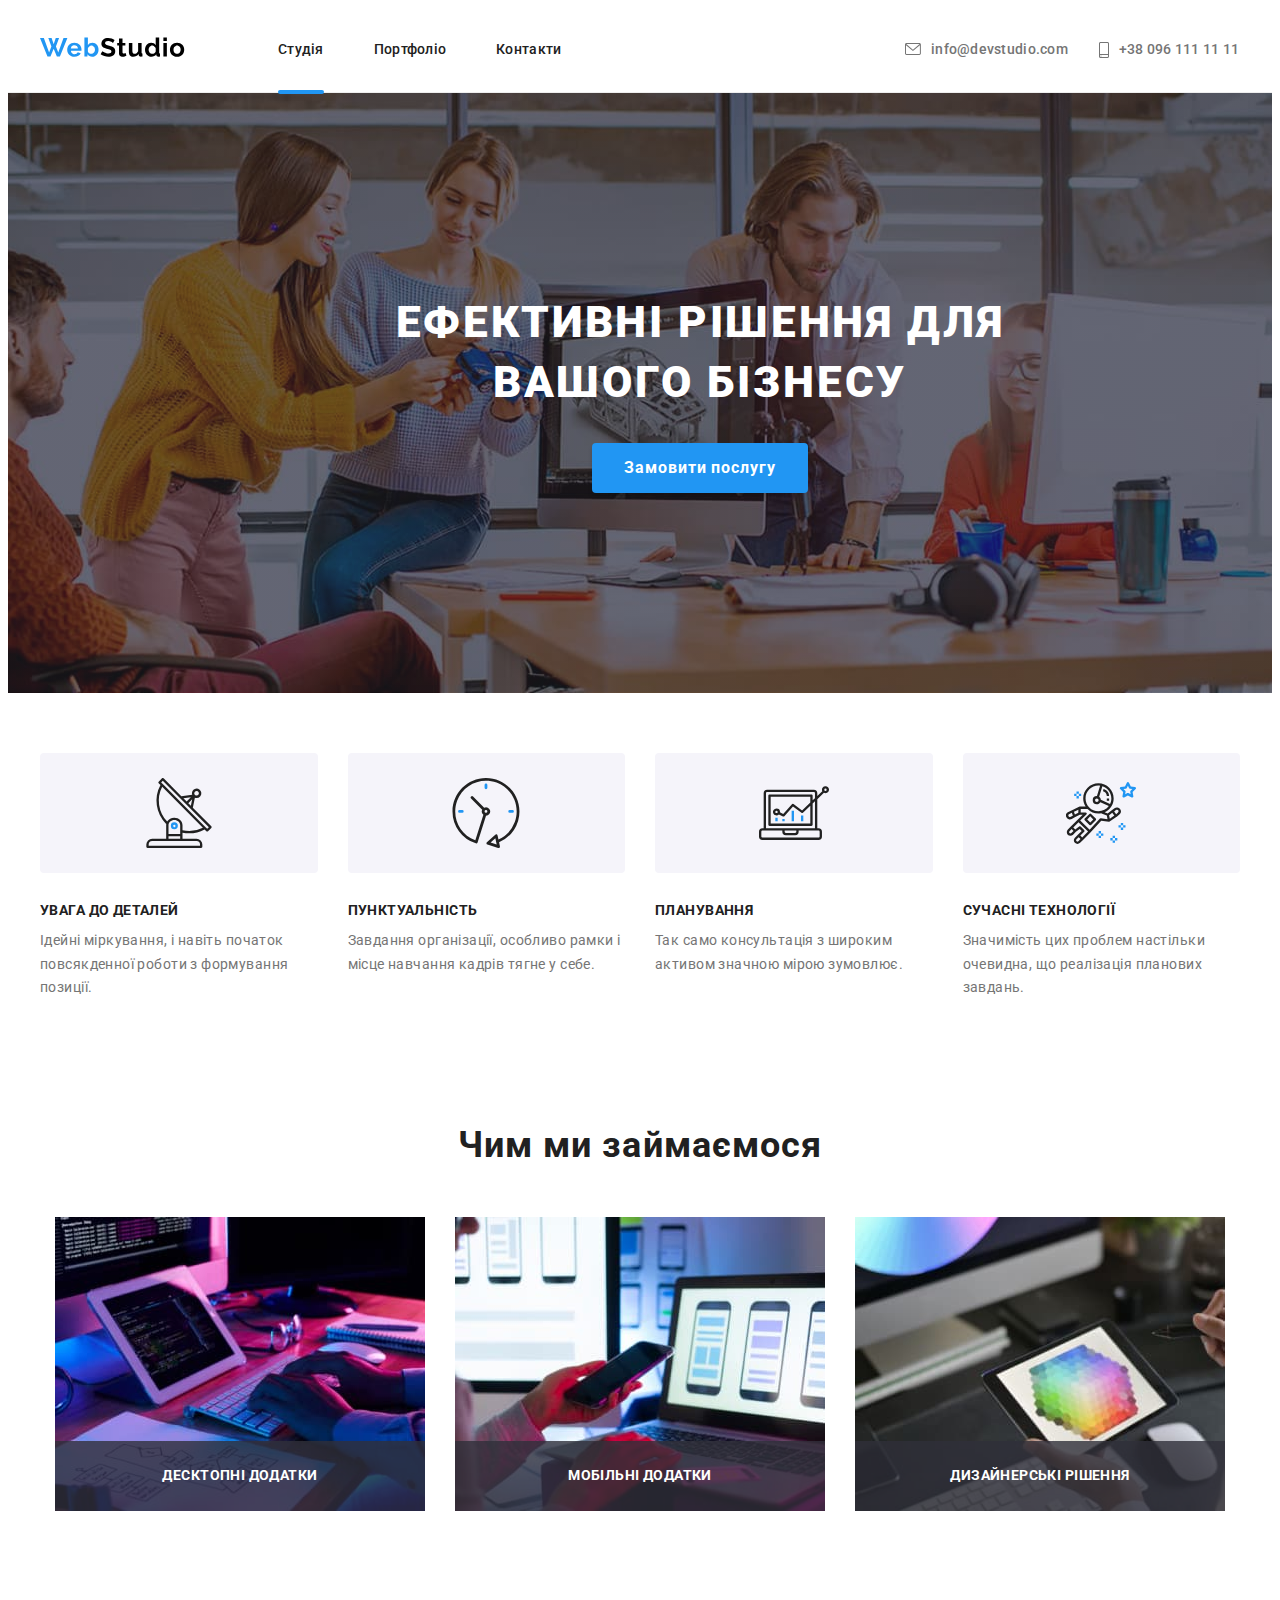
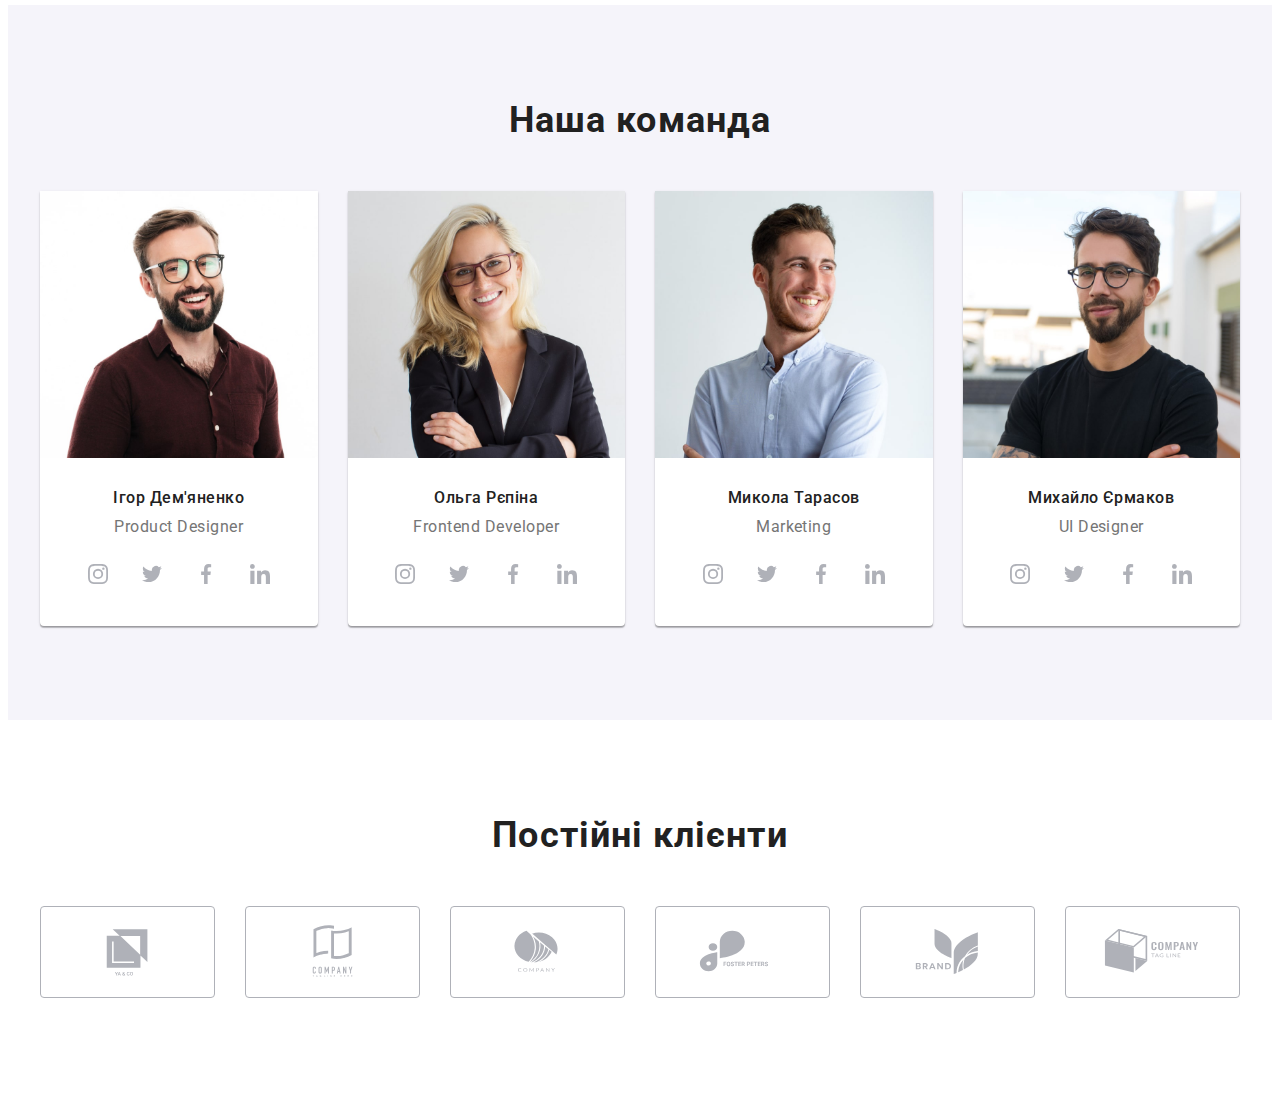
==== commit 4172d9ad: "update" ====
--- a/index.html
+++ b/index.html
@@ -26,8 +26,7 @@
     <link rel="stylesheet" href="./css/main.min.css" />
   </head>
   <body>
-    <!-- <header class="header">
-     
+    <header class="header">     
       <div class="container header__container">
         <nav class="navigation">
           <a class="logo-left link" href="./index.html">
@@ -66,7 +65,7 @@
           </li>
         </ul>
       </div>
-    </header> -->
+    </header>
     <main>
       <section class="hero">
         <div class="container hero__container">
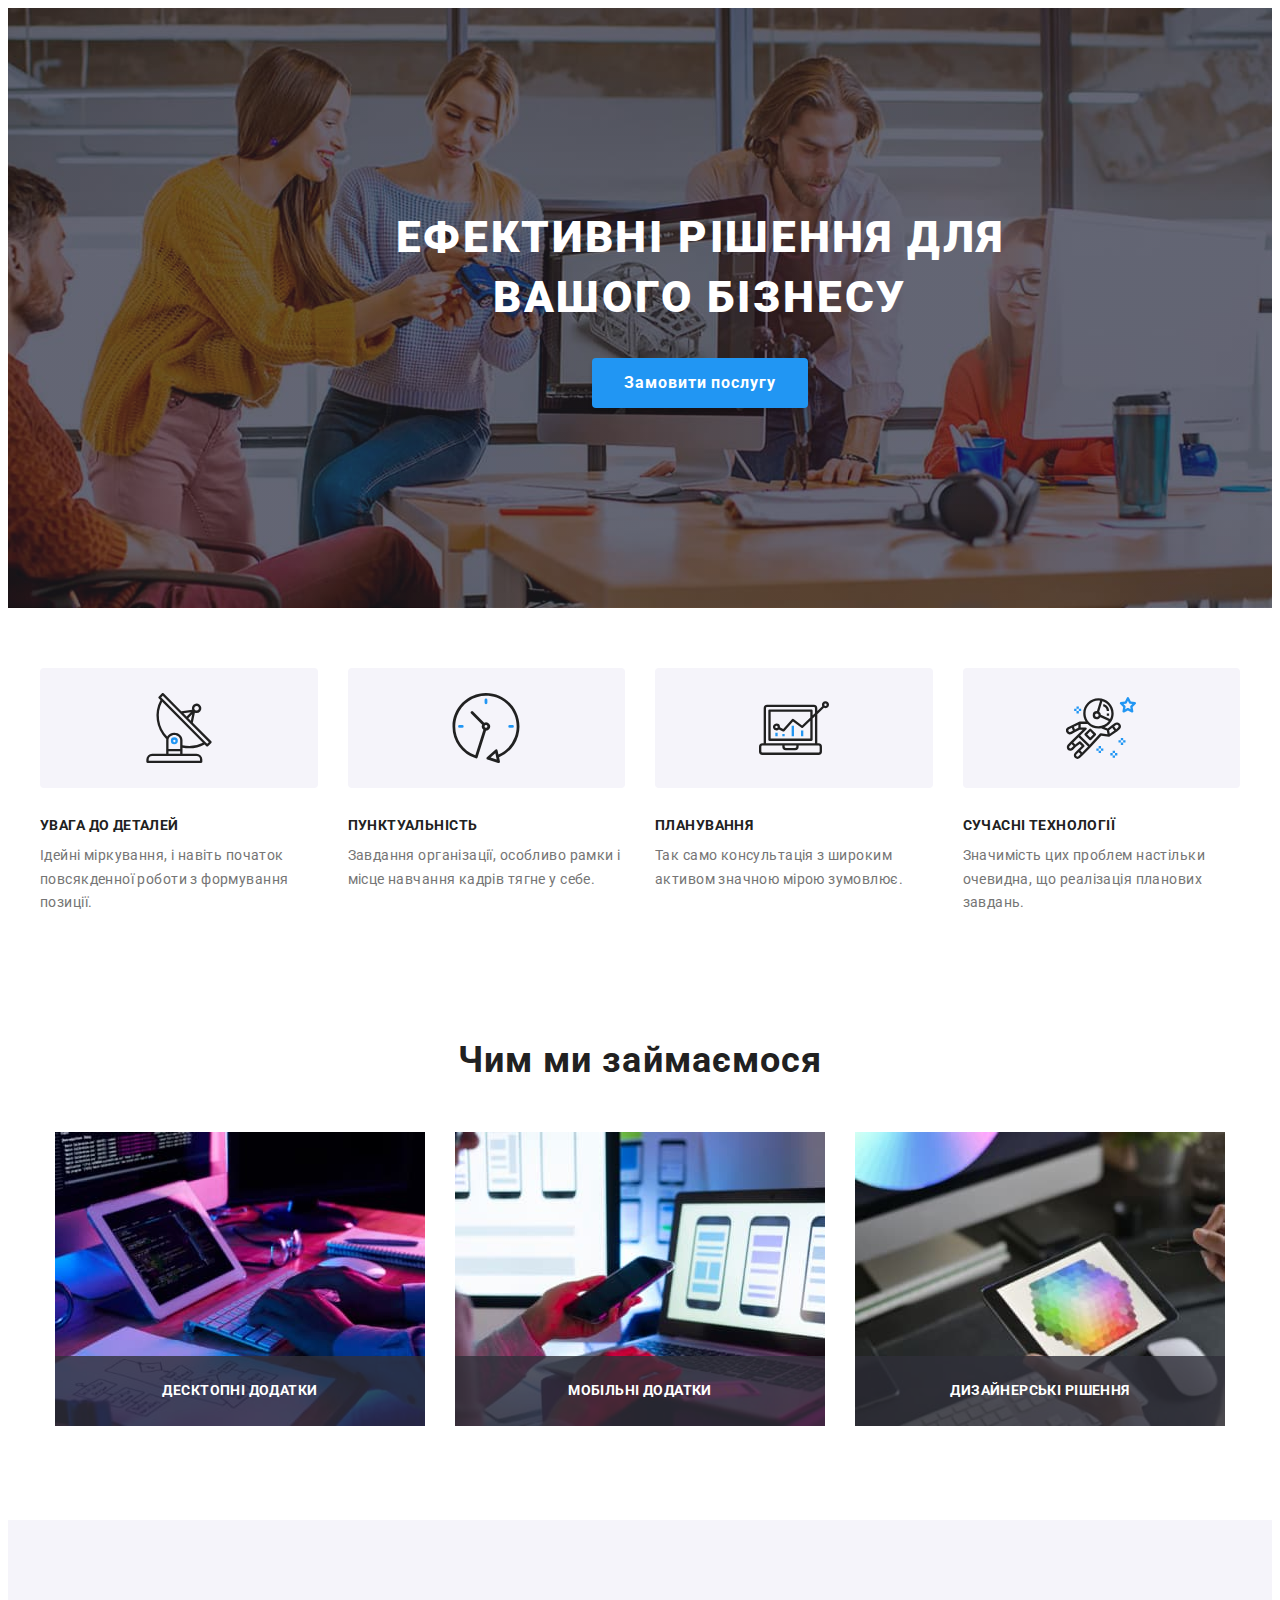
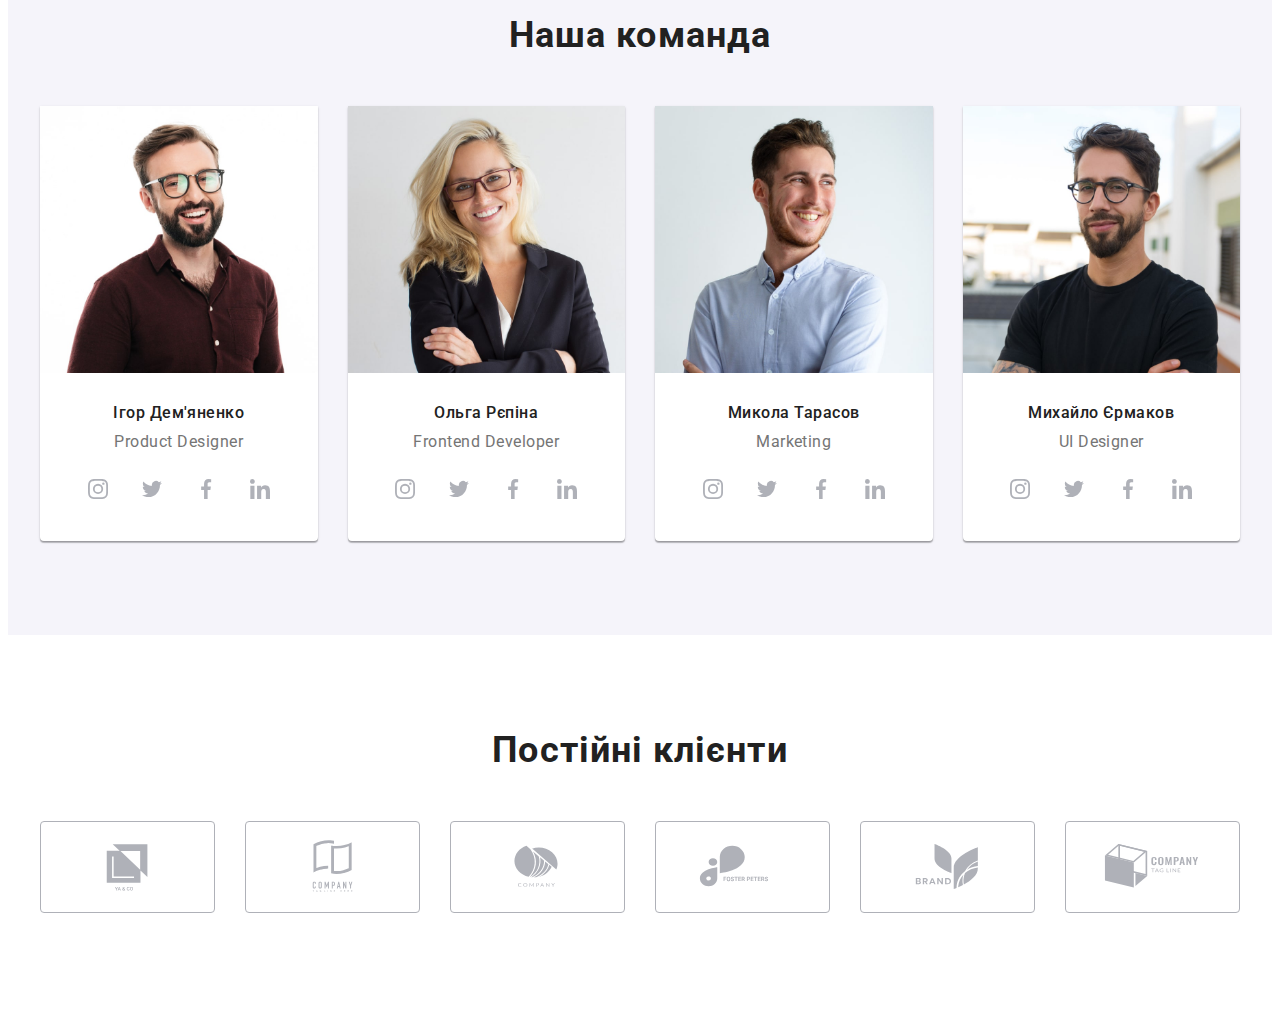
==== commit fc824ea1: "update" ====
--- a/index.html
+++ b/index.html
@@ -22,11 +22,10 @@
       rel="stylesheet"
       href="https://cdnjs.cloudflare.com/ajax/libs/animate.css/4.1.1/animate.min.css"
     />
-    <link rel="stylesheet" href="./css/style.css" />
     <link rel="stylesheet" href="./css/main.min.css" />
   </head>
   <body>
-    <header class="header">     
+    <!-- <header class="header">     
       <div class="container header__container">
         <nav class="navigation">
           <a class="logo-left link" href="./index.html">
@@ -65,7 +64,7 @@
           </li>
         </ul>
       </div>
-    </header>
+    </header> -->
     <main>
       <section class="hero">
         <div class="container hero__container">
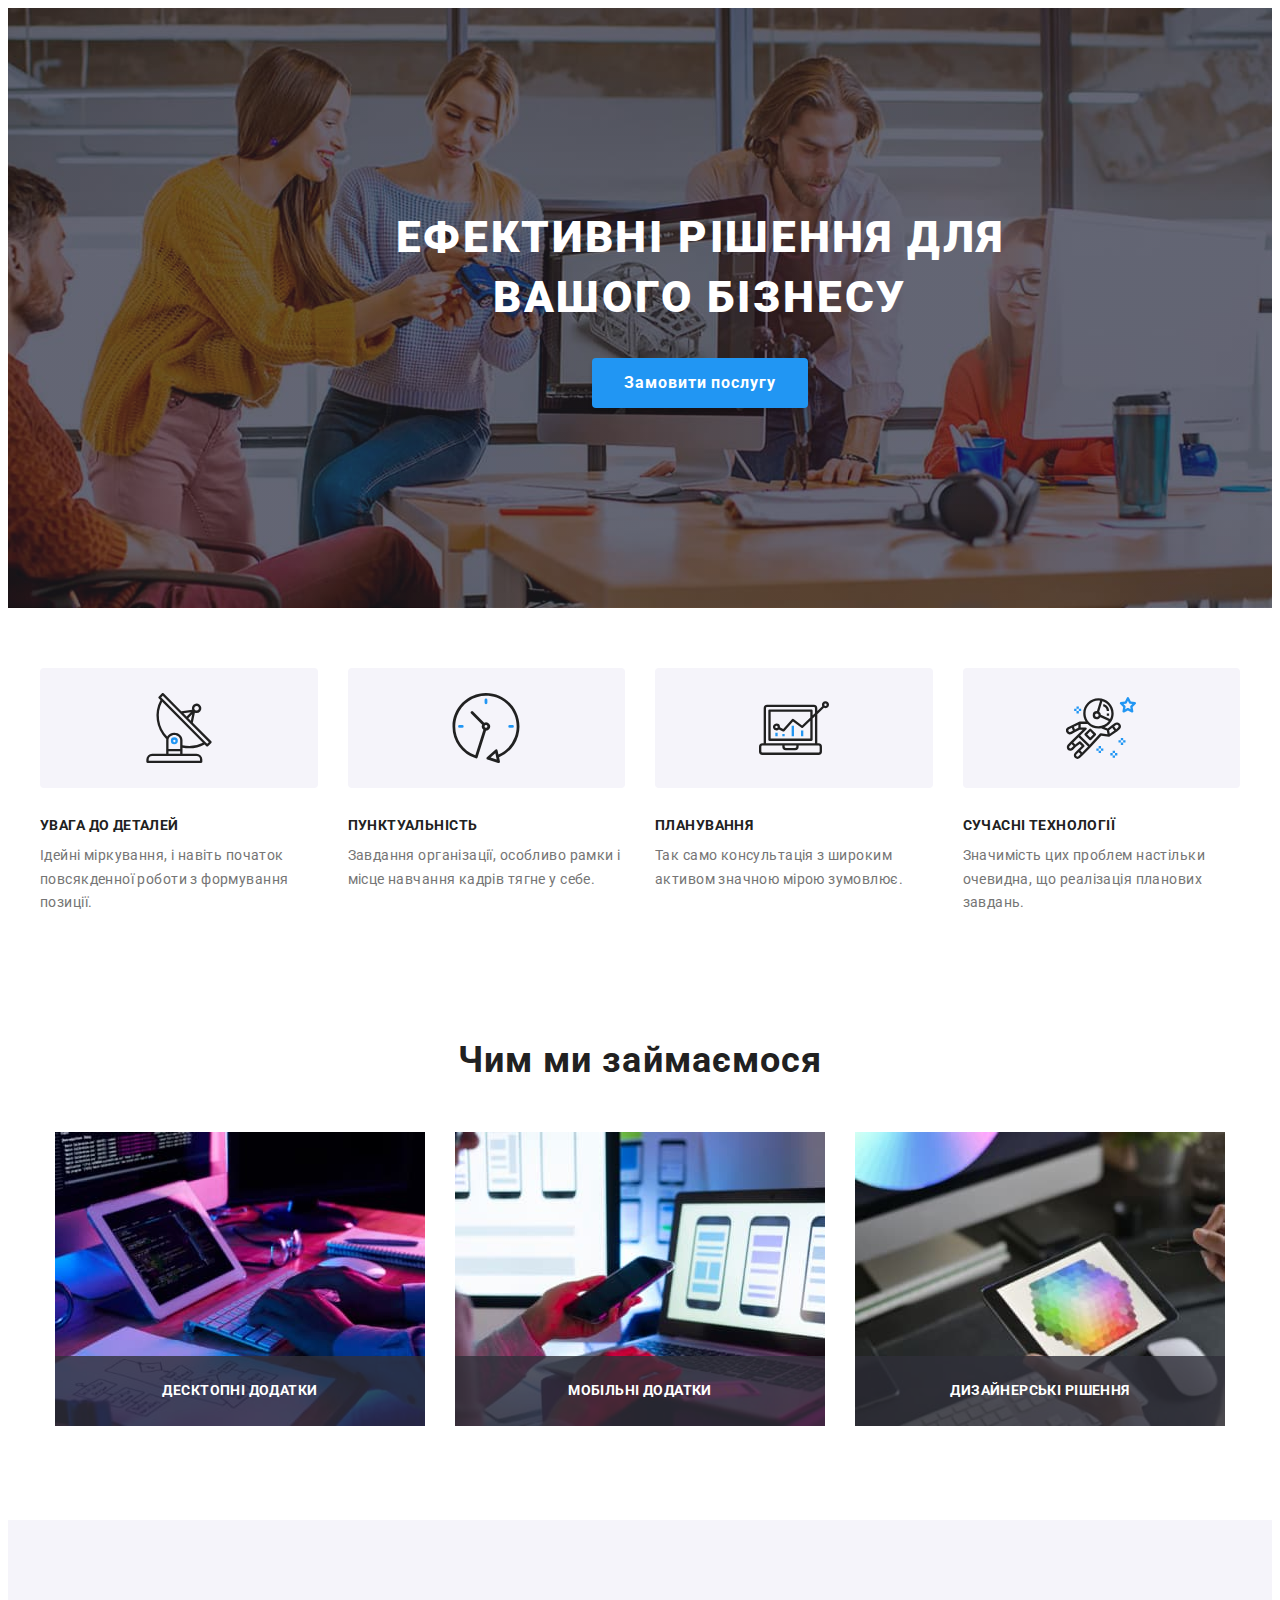
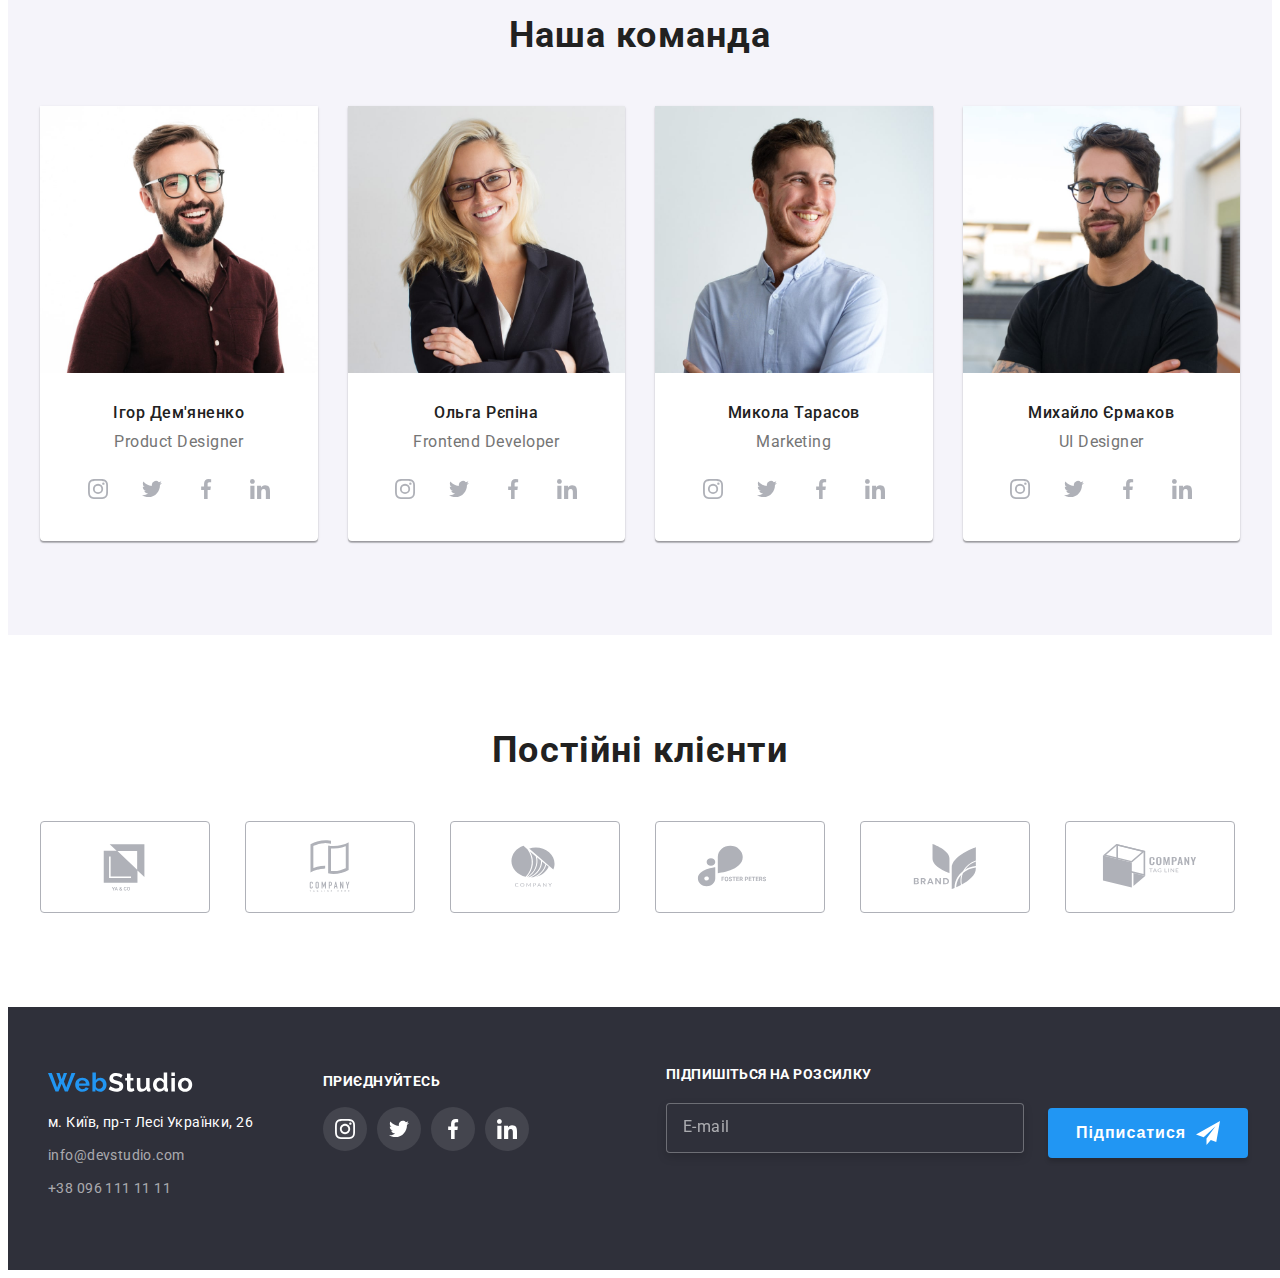
==== commit af39ee6f: "update" ====
--- a/index.html
+++ b/index.html
@@ -418,8 +418,9 @@
         </div>
       </section>
     </main>
-    <!-- <footer class="footer">
+    <footer class="footer">
             <div class="container ftr-container">
+              <div class="footer__top">
                 <div class="ftr-logo">
                     <a class="footer-logo link" href="./index.html">                                
                     <svg class="footer-logoicon" width="145" height="31">
@@ -464,9 +465,10 @@
                          </li>
                      </ul>
                     </div>
+               </div>
                     <div class="subscribe">
                     <form class="footer-subscribe">                                            
-                        <p class="subscribe-text">Підпишіться на розсилку</p>
+                        <label class="subscribe-text">Підпишіться на розсилку</label>
                         <span class="subscribe-button">
                         <label>
                         <input type="email" 
@@ -480,7 +482,7 @@
                             <use href="./img/symbol-defs.svg#icon-icon-send"></use>
                          </svg></span></span>
                     </form></div>                
-         </footer> -->
+         </footer>
     <div class="backdrop is-hidden" data-modal>
       <div class="modal">
         <button class="modal-btn" type="button" data-modal-close>
--- a/css/main.min.css
+++ b/css/main.min.css
@@ -1 +1 @@
-p,h1,h2,h3,h4,h5,h6{margin:0}ul,ol{margin:0;padding-left:0}button{cursor:pointer}img{display:block;max-width:100%;height:auto}body{font-family:"Roboto",sans-serif;color:#212121}.list{list-style:none}.link{text-decoration:none}.section{padding-top:60px;padding-bottom:60px}@media screen and (min-width: 768px){.section{padding-top:100px;padding-bottom:100px}}@media screen and (min-width: 768px){.section{padding-top:120px;padding-bottom:120px}}@font-face{font-family:"Raleway";src:url(../fonts/Raleway-Bold.ttf)}:root{--button-color: #2196f3;--font-grey: #757575;--font-black: #212121;--font-white: #ffffff}.visually-hidden{position:absolute;white-space:nowrap;width:1px;height:1px;overflow:hidden;border:0;padding:0;clip:rect(0 0 0 0);-webkit-clip-path:inset(50%);clip-path:inset(50%);margin:-1px}.container{width:100%;padding-left:15px;padding-right:15px;margin:0 auto}@media screen and (min-width: 480px){.container{width:480px}}@media screen and (min-width: 768px){.container{width:768px}}@media screen and (min-width: 1200px){.container{width:1200px}}.modal{width:528px;min-height:581px;background-color:#fff;position:absolute;top:50%;left:50%;transform:translate(-50%, -50%) scaleY(1);transition:transform 250ms linear;transition-timing-function:cubic-bezier(0.4, 0, 0.2, 1);padding:40px;box-shadow:0px 1px 3px rgba(0,0,0,.12),0px 1px 1px rgba(0,0,0,.14),0px 2px 1px rgba(0,0,0,.2);border-radius:4px}.backdrop.is-hidden .modal{transform:translate(-50%, -50%) scaleY(0);transition-timing-function:cubic-bezier(0.4, 0, 0.2, 1)}.modal-btn{width:30px;height:30px;border:1px solid rgba(0,0,0,.1);border-radius:50%;background-color:rgba(0,0,0,0);position:absolute;right:8px;top:8px;display:flex;align-items:center;justify-content:center;padding:0;fill:currentColor;transition-duration:250ms;transition-timing-function:cubic-bezier(0.4, 0, 0.2, 1)}.modal-btn:hover,.modal-btn:focus{color:var(--button-color)}.is-hidden{opacity:0;visibility:hidden;pointer-events:none}.modal-title{font-family:"Roboto";font-style:normal;font-weight:700;font-size:20px;line-height:1.15;text-align:center;letter-spacing:.03em;color:#212121;margin-bottom:12px}.modal-input{box-sizing:border-box;margin-bottom:10px;width:100%;height:40px;border:1px solid rgba(33,33,33,.2);border-radius:4px;outline-color:rgba(0,0,0,0);padding-left:42px;transition-duration:250ms;transition-timing-function:cubic-bezier(0.4, 0, 0.2, 1)}.modal-input{outline-color:var(--button-color)}.input-wrap{position:relative}.modal-input-icon{position:absolute;top:50%;left:12px;transform:translateY(-50%);transition-duration:250ms;transition-timing-function:cubic-bezier(0.4, 0, 0.2, 1)}.modal-input:focus+.modal-input-icon{fill:var(--button-color)}.modal-label-text{display:block;font-family:"Roboto";font-style:normal;font-weight:400;font-size:12px;line-height:1.17;letter-spacing:.01em;color:#757575;margin-bottom:4px}.modal-comment{width:100%;height:120px;border:1px solid rgba(33,33,33,.2);border-radius:4px;resize:none;padding:12px 16px;outline-color:rgba(0,0,0,0);transition-duration:250ms;transition-timing-function:cubic-bezier(0.4, 0, 0.2, 1)}.modal-comment::-moz-placeholder{font-family:"Roboto";font-style:normal;font-weight:400;font-size:12px;line-height:1.17;letter-spacing:.01em;color:rgba(117,117,117,.5)}.modal-comment:-ms-input-placeholder{font-family:"Roboto";font-style:normal;font-weight:400;font-size:12px;line-height:1.17;letter-spacing:.01em;color:rgba(117,117,117,.5)}.modal-comment::placeholder{font-family:"Roboto";font-style:normal;font-weight:400;font-size:12px;line-height:1.17;letter-spacing:.01em;color:rgba(117,117,117,.5)}.modal-comment:focus{outline-color:var(--button-color);transition-duration:250ms;transition-timing-function:cubic-bezier(0.4, 0, 0.2, 1)}.check-text{font-family:"Roboto";font-style:normal;font-weight:400;font-size:14px;line-height:1.71;letter-spacing:.03em;color:#757575;display:flex;align-items:center;justify-content:center;margin-top:20px;margin-bottom:30px}.license{font-family:"Roboto";font-style:normal;font-weight:400;font-size:14px;line-height:1.7;letter-spacing:.03em;-webkit-text-decoration-line:underline;text-decoration-line:underline;text-decoration-thickness:from-font;color:#2196f3;margin-left:3px}.check-text span{width:16px;height:15px;border:2px solid #212121;border-radius:2px;margin-right:8px;display:flex;align-items:center;justify-content:center;fill:rgba(0,0,0,0)}.input-check:checked+.check-text span{background-color:var(--button-color);border-color:rgba(0,0,0,0);fill:#fff}.input-check:focus+.check-text span{border-color:var(--button-color);transition-duration:250ms;transition-timing-function:cubic-bezier(0.4, 0, 0.2, 1)}.submit-btn{padding:10px 52px;background-color:var(--button-color);border:none;box-shadow:0px 4px 4px rgba(0,0,0,.15);border-radius:4px;font-family:"Roboto";font-style:normal;font-weight:700;font-size:16px;line-height:1.88;letter-spacing:.06em;color:#fff}.submit-button{display:flex;justify-content:center;align-items:center}.header{padding-bottom:25px;padding-top:24px;border-bottom:1px solid #eee}.navigation{display:flex}.header__container{display:flex;align-items:center}.menu{display:flex;align-items:center;gap:50px}.connect{display:flex;margin-left:auto;gap:30px}.logo-left{margin-right:93px}.menu__link{position:relative;display:block;font-weight:500;font-size:14px;line-height:1.14;letter-spacing:.02em;color:var(--font-black)}.menu__link:hover,.menu__link:focus{color:var(--button-color);transition-duration:250ms;transition-timing-function:cubic-bezier(0.4, 0, 0.2, 1)}.menu__link::after{content:"";position:absolute;display:block;left:0;bottom:0;top:48px;width:100%;height:4px;background:#2196f3;border-radius:2px}.menu__link1{position:relative;display:block;font-weight:500;font-size:14px;line-height:1.14;letter-spacing:.02em;color:var(--font-black)}.menu__link1:hover,.menu__link1:focus{color:var(--button-color);transition-duration:250ms;transition-timing-function:cubic-bezier(0.4, 0, 0.2, 1)}.connect__tel{text-decoration:none;font-weight:500;font-size:14px;line-height:1.14;letter-spacing:.02em;color:#757575;display:flex;flex-direction:row-reverse;gap:10px;justify-content:center;align-items:center}.connect__tel:hover,.connect__tel:focus{color:var(--button-color);transition-duration:250ms;transition-timing-function:cubic-bezier(0.4, 0, 0.2, 1)}.connect__email{font-weight:500;font-size:14px;line-height:1.14;letter-spacing:.02em;color:#757575;display:flex;flex-direction:row-reverse;gap:10px;justify-content:center;align-items:center}.connect__email:hover,.connect__email:focus{color:var(--button-color);transition-duration:250ms;transition-timing-function:cubic-bezier(0.4, 0, 0.2, 1)}.hdr-tel{display:flex;justify-content:center;align-items:center;gap:10px;width:142px;height:16px}.mail-icon{width:16px;height:12px;fill:currentColor}.tel-icon{width:10px;height:16px;fill:currentColor}.hero{background-color:#2f303a;background-image:linear-gradient(rgba(47, 48, 58, 0.4), rgba(47, 48, 58, 0.4)),url(../img/herobg_mobile.jpg);background-repeat:no-repeat;background-position:center;background-size:cover;display:block;margin:0px auto}@media(min-device-pixel-ratio: 2),(-webkit-min-device-pixel-ratio: 2),(min-resolution: 192dpi),(min-resolution: 2dppx){.hero{background-image:linear-gradient(rgba(47, 48, 58, 0.4), rgba(47, 48, 58, 0.4)),url(../img/herobg_mobile_2x.jpg)}}@media screen and (min-width: 768px){.hero{background-image:linear-gradient(rgba(47, 48, 58, 0.4), rgba(47, 48, 58, 0.4)),url(../img/herobg_tablet.jpg)}}@media screen and (min-width: 768px)and (min-device-pixel-ratio: 2),screen and (min-width: 768px)and (-webkit-min-device-pixel-ratio: 2),screen and (min-width: 768px)and (min-resolution: 192dpi),screen and (min-width: 768px)and (min-resolution: 2dppx){.hero{background-image:linear-gradient(rgba(47, 48, 58, 0.4), rgba(47, 48, 58, 0.4)),url(../img/herobg_tablet_2x.jpg)}}@media screen and (min-width: 1200px){.hero{background-image:linear-gradient(rgba(47, 48, 58, 0.4), rgba(47, 48, 58, 0.4)),url(../img/hero-bg.jpg)}}@media screen and (min-width: 1200px)and (min-device-pixel-ratio: 2),screen and (min-width: 1200px)and (-webkit-min-device-pixel-ratio: 2),screen and (min-width: 1200px)and (min-resolution: 192dpi),screen and (min-width: 1200px)and (min-resolution: 2dppx){.hero{background-image:linear-gradient(rgba(47, 48, 58, 0.4), rgba(47, 48, 58, 0.4)),url(../img/hero-bg_2x.jpg)}}.hero__container{padding:118px 60px;width:100%}@media screen and (min-width: 1200px){.hero__container{padding-top:200px;padding-bottom:200px}}.hero__btn{font-family:inherit;font-weight:700;font-size:16px;line-height:1.88;letter-spacing:.06em;color:#fff;cursor:pointer;display:block;margin:0px auto;background:#2196f3;box-shadow:0px 4px 4px rgba(0,0,0,.15);border-radius:4px;min-width:216px;height:50px;left:692px;top:470px;border:none}.hero__text{font-weight:900;font-size:26;line-height:1.6;letter-spacing:.06em;text-transform:uppercase;color:#fff;margin-bottom:30px;margin-right:auto;margin-left:auto;max-width:360px;text-align:center}@media screen and (min-width: 1200px){.hero__text{font-size:44px;line-height:1.36;max-width:696px}}.features{padding-top:60px}.features__list{display:flex;flex-wrap:wrap;gap:30px}.features__block{margin-bottom:30px;width:100%}@media screen and (min-width: 768px){.features__block{width:calc((100% - 30px)/2)}}@media screen and (min-width: 1200px){.features__block{width:calc((100% - 90px)/4)}}.features__main{font-weight:700;font-size:14px;line-height:1.14;letter-spacing:.03em;text-transform:uppercase;margin-bottom:10px;color:var(--font-black)}@media screen and (min-width: 320px)and (max-width: 768px){.features__main{display:flex;justify-content:center}}.features__item{font-size:14px;line-height:1.71;letter-spacing:.03em;color:var(--font-grey);min-width:270px}.features__link{display:flex;align-items:center;justify-content:center;gap:30px;margin-bottom:30px;background-color:#f5f4fa;width:100%;height:120px;border-radius:4px}.about{padding-top:94px;padding-bottom:94px}@media screen and (min-width: 320px)and (max-width: 1200px){.about{display:none}}.about__list{display:flex;justify-content:center;gap:30px}.about__text{font-weight:700;font-size:36px;line-height:1.17;letter-spacing:.03em;color:var(--font-black);margin-bottom:50px;text-align:center}.about__item{position:relative}.about__btn{position:absolute;bottom:0;left:0;width:100%;height:70px;border:none;font-family:"Roboto";font-style:normal;font-weight:700;font-size:14px;line-height:1.14;text-align:center;letter-spacing:.03em;text-transform:uppercase;color:#fff;background:rgba(47,48,58,.8)}.team{padding-top:94px;padding-bottom:94px}.team-list{display:flex;flex-wrap:wrap;gap:30px;justify-content:flex-end}.team-maintext{font-weight:700;font-size:28px;line-height:1.14;letter-spacing:.03em;color:var(--font-black);margin-bottom:50px;text-align:center}@media screen and (min-width: 1200px){.team-maintext{font-size:36px;line-height:1.17}}.team-toptext{font-weight:500;font-size:16px;line-height:1.19;letter-spacing:.03em;color:var(--font-black);text-align:center;margin-bottom:10px}.team-bottomtext{font-size:16px;line-height:1.19;letter-spacing:.03em;color:var(--font-grey);text-align:center}.team1{padding-top:30px;padding-bottom:30px;width:100%}.soc-link{width:44px;height:44px;border-radius:50%;display:flex;align-items:center;justify-content:center;color:#fff;margin-top:16px;transition-duration:250ms;transition-timing-function:cubic-bezier(0.4, 0, 0.2, 1)}.soc-link:hover,.soc-link:focus{background-color:var(--button-color);transition-duration:250ms;transition-timing-function:cubic-bezier(0.4, 0, 0.2, 1)}.soc-list{display:flex;align-items:center;gap:10px;justify-content:center}.soc-icon{fill:#afb1b8;transition-duration:250ms;transition-timing-function:cubic-bezier(0.4, 0, 0.2, 1)}.soc-link:hover .soc-icon,.soc-link:focus .soc-icon{fill:#fff;transition-duration:250ms;transition-timing-function:cubic-bezier(0.4, 0, 0.2, 1)}.team{background-color:#f5f4fa}.team-members{background-color:#fff;box-shadow:0px 1px 3px rgba(0,0,0,.12),0px 1px 1px rgba(0,0,0,.14),0px 2px 1px rgba(0,0,0,.2);border-radius:0px 0px 4px 4px;width:100%}@media screen and (min-width: 768px){.team-members{width:calc((100% - 30px)/2)}}@media screen and (min-width: 1200px){.team-members{width:calc((100% - 90px)/4)}}.clients{padding-top:60px;padding-bottom:60px}@media screen and (min-width: 1200px){.clients{padding-top:94px;padding-bottom:94px}}.clients-maintext{font-weight:700;font-size:28px;line-height:1.14;letter-spacing:.03em;margin-bottom:50px;text-align:center}@media screen and (min-width: 1200px){.clients-maintext{font-size:36px;line-height:1.17}}.clients-logo{display:flex;align-items:center;justify-content:center;gap:30px;box-sizing:border-box;border:1px solid #afb1b8;border-radius:4px;width:170px;height:92px;left:615px;top:2490px;color:#afb1b8;transition-duration:250ms;transition-timing-function:cubic-bezier(0.4, 0, 0.2, 1)}@media screen and (min-width: 768px){.clients-logo{width:100%}}.clients-logo:hover,.clients-logo:focus{background-color:#fff;color:var(--button-color);border-color:var(--button-color)}.clients-icon{fill:currentColor}.clients-list{display:flex;flex-wrap:wrap;justify-content:center;gap:30px;width:100%}@media screen and (min-width: 320px){.clients-item{width:calc((100% - 30px)/2);display:flex;flex-wrap:wrap}}@media screen and (min-width: 768px){.clients-item{width:calc((100% - 60px)/3)}}@media screen and (min-width: 1200px){.clients-item{width:calc((100% - 150px)/6)}}.footer{background-color:#2f303a;padding-top:60px;padding-bottom:60px}.ftr-container{display:flex;align-items:baseline}.footer-map{font-size:14px;letter-spacing:.03em;line-height:1.71;color:#fff;margin-top:20px}.footer-email{font-size:14px;line-height:1.71;letter-spacing:.03em;color:rgba(255,255,255,.6)}.footer-tel{font-size:14px;line-height:1.71;letter-spacing:.03em;color:rgba(255,255,255,.6)}.ftr-logo{margin-bottom:20px;flex-direction:column}.footer-item{margin-top:9px;margin-bottom:9px}.footer-soctext{width:116px;height:16px;left:516px;top:2748px;font-family:"Roboto";font-style:normal;font-weight:700;font-size:14px;line-height:.87;letter-spacing:.03em;text-transform:uppercase;color:#fff;margin-bottom:20px}.footer-soc{display:flex;gap:10px}.footer-link{width:44px;height:44px;border-radius:50%;display:flex;align-items:center;justify-content:center;background-color:rgba(255,255,255,.1);transition-duration:250ms;transition-timing-function:cubic-bezier(0.4, 0, 0.2, 1)}.footer-social{margin-left:70px}.footer-socitem :hover,.footer-socitem :focus{background-color:var(--button-color);transition-duration:250ms;transition-timing-function:cubic-bezier(0.4, 0, 0.2, 1)}.subscribe{margin-left:93px}.subscribe-input{box-sizing:border-box;margin-bottom:10px;margin-right:12px;width:358px;height:50px;border:1px solid rgba(255,255,255,.3);filter:drop-shadow(0px 4px 4px rgba(0, 0, 0, 0.15));border-radius:4px;padding-left:16px;background-color:#2f303a;outline-color:rgba(0,0,0,0);color:#fff}.subscribe-input::-moz-placeholder{font-family:"Roboto";font-style:normal;font-weight:400;font-size:16px;line-height:1.25;letter-spacing:.03em;color:rgba(255,255,255,.6)}.subscribe-input:-ms-input-placeholder{font-family:"Roboto";font-style:normal;font-weight:400;font-size:16px;line-height:1.25;letter-spacing:.03em;color:rgba(255,255,255,.6)}.subscribe-input::placeholder{font-family:"Roboto";font-style:normal;font-weight:400;font-size:16px;line-height:1.25;letter-spacing:.03em;color:rgba(255,255,255,.6)}.subscribe-button{display:flex;justify-content:center}.subscribe-text{font-family:"Roboto";font-style:normal;font-weight:700;font-size:14px;line-height:1.14;letter-spacing:.03em;text-transform:uppercase;color:#fff;margin-bottom:20px}.subscribe-btn{width:200px;height:50px;color:#fff;background:#2196f3;box-shadow:0px 4px 4px rgba(0,0,0,.15);border-radius:4px;border:none;padding:10px 28px;font-weight:700;font-size:16px;line-height:1.88;letter-spacing:.06em;display:flex}.subscribe-wrap{position:relative}.icon-send{position:absolute;top:13px;right:28px}.backdrop{position:fixed;top:0;width:100%;height:100%;background:rgba(0,0,0,.2);transition:opacity 250ms linear,visibility 250ms linear;transition-timing-function:cubic-bezier(0.4, 0, 0.2, 1)}.infobar-btn{font-family:inherit;font-weight:500;font-size:16px;line-height:1.62;letter-spacing:.03em;color:var(--font-black);cursor:pointer;background:#f5f4fa;border:none;padding-top:6px;padding-bottom:6px;padding-right:25px;padding-left:25px;border-radius:4px;transition-property:var(--button-color);transition-duration:250ms;transition-timing-function:cubic-bezier(0.4, 0, 0.2, 1)}.infobar-btn:hover,.infobar-btn:focus{background-color:var(--button-color);color:#fff;box-shadow:0px 3px 1px rgba(0,0,0,.1),0px 1px 2px rgba(0,0,0,.08),0px 2px 2px rgba(0,0,0,.12);border-radius:4px}.infobar-buttons{margin-bottom:50px;display:flex;justify-content:center;gap:8px}.projects{padding-top:94px;padding-bottom:94px}.projects-list{display:flex;flex-wrap:wrap;gap:30px}.projects-item{width:calc 13.3333333333%}.projects-item:hover,.projects-item:focus{background:#fff;box-shadow:0px 1px 1px rgba(0,0,0,.12),0px 4px 4px rgba(0,0,0,.06),1px 4px 6px rgba(0,0,0,.16)}.project1{padding:20px 20px 20px 20px;border:1px solid #eee}.project-wrap{position:relative;overflow:hidden}.project-text{position:absolute;top:0;left:0;color:#fff;font-family:"Roboto";font-style:normal;font-weight:400;font-size:18px;line-height:1.6;letter-spacing:.03em;padding:63px 24px;height:100%;background-color:rgba(33,150,243,.9);transform:translateY(100%);transition:transform 250ms cubic-bezier(0.4, 0, 0.2, 1)}.projects-item:hover .project-text{transform:translateY(0)}.projects-toptext{font-weight:700;font-size:18px;line-height:2;letter-spacing:.06em;color:var(--font-black);margin-bottom:4px}.projects-bottomtext{font-size:16px;line-height:1.88;letter-spacing:.03em;color:var(--font-grey)}/*# sourceMappingURL=main.min.css.map */+p,h1,h2,h3,h4,h5,h6{margin:0}ul,ol{margin:0;padding-left:0}button{cursor:pointer}img{display:block;max-width:100%;height:auto}body{font-family:"Roboto",sans-serif;color:#212121}.list{list-style:none}.link{text-decoration:none}.section{padding-top:60px;padding-bottom:60px}@media screen and (min-width: 768px){.section{padding-top:100px;padding-bottom:100px}}@media screen and (min-width: 768px){.section{padding-top:120px;padding-bottom:120px}}@font-face{font-family:"Raleway";src:url(../fonts/Raleway-Bold.ttf)}:root{--button-color: #2196f3;--font-grey: #757575;--font-black: #212121;--font-white: #ffffff}.visually-hidden{position:absolute;white-space:nowrap;width:1px;height:1px;overflow:hidden;border:0;padding:0;clip:rect(0 0 0 0);-webkit-clip-path:inset(50%);clip-path:inset(50%);margin:-1px}.container{width:100%;padding-left:15px;padding-right:15px;margin:0 auto}@media screen and (min-width: 480px){.container{width:480px}}@media screen and (min-width: 768px){.container{width:768px}}@media screen and (min-width: 1200px){.container{width:1200px}}.modal{width:450px;min-height:609px;background-color:#fff;position:absolute;top:50%;left:50%;transform:translate(-50%, -50%) scaleY(1);transition:transform 250ms linear;transition-timing-function:cubic-bezier(0.4, 0, 0.2, 1);padding:40px;box-shadow:0px 1px 3px rgba(0,0,0,.12),0px 1px 1px rgba(0,0,0,.14),0px 2px 1px rgba(0,0,0,.2);border-radius:4px}@media screen and (min-width: 768px){.modal{padding:40px;width:450px}}@media screen and (min-width: 1200px){.modal{width:528px;min-height:581px}}.backdrop.is-hidden .modal{transform:translate(-50%, -50%) scaleY(0);transition-timing-function:cubic-bezier(0.4, 0, 0.2, 1)}.modal-btn{width:30px;height:30px;border:1px solid rgba(0,0,0,.1);border-radius:50%;background-color:rgba(0,0,0,0);position:absolute;right:8px;top:8px;display:flex;align-items:center;justify-content:center;padding:0;fill:currentColor;transition-duration:250ms;transition-timing-function:cubic-bezier(0.4, 0, 0.2, 1)}.modal-btn:hover,.modal-btn:focus{color:var(--button-color)}.is-hidden{opacity:0;visibility:hidden;pointer-events:none}.modal-title{font-family:"Roboto";font-style:normal;font-weight:700;font-size:20px;line-height:1.15;text-align:center;letter-spacing:.03em;color:#212121;margin-bottom:12px}.modal-input{box-sizing:border-box;margin-bottom:10px;width:100%;height:40px;border:1px solid rgba(33,33,33,.2);border-radius:4px;outline-color:rgba(0,0,0,0);padding-left:42px;transition-duration:250ms;transition-timing-function:cubic-bezier(0.4, 0, 0.2, 1)}.modal-input{outline-color:var(--button-color)}.input-wrap{position:relative}.modal-input-icon{position:absolute;top:50%;left:12px;transform:translateY(-50%);transition-duration:250ms;transition-timing-function:cubic-bezier(0.4, 0, 0.2, 1)}.modal-input:focus+.modal-input-icon{fill:var(--button-color)}.modal-label-text{display:block;font-family:"Roboto";font-style:normal;font-weight:400;font-size:12px;line-height:1.17;letter-spacing:.01em;color:#757575;margin-bottom:4px}.modal-comment{width:100%;height:120px;border:1px solid rgba(33,33,33,.2);border-radius:4px;resize:none;padding:12px 16px;outline-color:rgba(0,0,0,0);transition-duration:250ms;transition-timing-function:cubic-bezier(0.4, 0, 0.2, 1)}.modal-comment::-moz-placeholder{font-family:"Roboto";font-style:normal;font-weight:400;font-size:12px;line-height:1.17;letter-spacing:.01em;color:rgba(117,117,117,.5)}.modal-comment:-ms-input-placeholder{font-family:"Roboto";font-style:normal;font-weight:400;font-size:12px;line-height:1.17;letter-spacing:.01em;color:rgba(117,117,117,.5)}.modal-comment::placeholder{font-family:"Roboto";font-style:normal;font-weight:400;font-size:12px;line-height:1.17;letter-spacing:.01em;color:rgba(117,117,117,.5)}.modal-comment:focus{outline-color:var(--button-color);transition-duration:250ms;transition-timing-function:cubic-bezier(0.4, 0, 0.2, 1)}.check-text{font-family:"Roboto";font-style:normal;font-weight:400;font-size:14px;line-height:1.71;letter-spacing:.03em;color:#757575;display:flex;align-items:center;justify-content:center;margin-top:20px;margin-bottom:30px}.license{font-family:"Roboto";font-style:normal;font-weight:400;font-size:14px;line-height:1.7;letter-spacing:.03em;-webkit-text-decoration-line:underline;text-decoration-line:underline;text-decoration-thickness:from-font;color:#2196f3;margin-left:3px}.check-text span{width:16px;height:15px;border:2px solid #212121;border-radius:2px;margin-right:8px;display:flex;align-items:center;justify-content:center;fill:rgba(0,0,0,0)}.input-check:checked+.check-text span{background-color:var(--button-color);border-color:rgba(0,0,0,0);fill:#fff}.input-check:focus+.check-text span{border-color:var(--button-color);transition-duration:250ms;transition-timing-function:cubic-bezier(0.4, 0, 0.2, 1)}.submit-btn{padding:10px 52px;background-color:var(--button-color);border:none;box-shadow:0px 4px 4px rgba(0,0,0,.15);border-radius:4px;font-family:"Roboto";font-style:normal;font-weight:700;font-size:16px;line-height:1.88;letter-spacing:.06em;color:#fff}.submit-button{display:flex;justify-content:center;align-items:center}.header{padding-bottom:25px;padding-top:24px;border-bottom:1px solid #eee}.navigation{display:flex}.header__container{display:flex;align-items:center}.menu{display:flex;align-items:center;gap:50px}.connect{display:flex;margin-left:auto;gap:30px}.logo-left{margin-right:93px}.menu__link{position:relative;display:block;font-weight:500;font-size:14px;line-height:1.14;letter-spacing:.02em;color:var(--font-black)}.menu__link:hover,.menu__link:focus{color:var(--button-color);transition-duration:250ms;transition-timing-function:cubic-bezier(0.4, 0, 0.2, 1)}.menu__link::after{content:"";position:absolute;display:block;left:0;bottom:0;top:48px;width:100%;height:4px;background:#2196f3;border-radius:2px}.menu__link1{position:relative;display:block;font-weight:500;font-size:14px;line-height:1.14;letter-spacing:.02em;color:var(--font-black)}.menu__link1:hover,.menu__link1:focus{color:var(--button-color);transition-duration:250ms;transition-timing-function:cubic-bezier(0.4, 0, 0.2, 1)}.connect__tel{text-decoration:none;font-weight:500;font-size:14px;line-height:1.14;letter-spacing:.02em;color:#757575;display:flex;flex-direction:row-reverse;gap:10px;justify-content:center;align-items:center}.connect__tel:hover,.connect__tel:focus{color:var(--button-color);transition-duration:250ms;transition-timing-function:cubic-bezier(0.4, 0, 0.2, 1)}.connect__email{font-weight:500;font-size:14px;line-height:1.14;letter-spacing:.02em;color:#757575;display:flex;flex-direction:row-reverse;gap:10px;justify-content:center;align-items:center}.connect__email:hover,.connect__email:focus{color:var(--button-color);transition-duration:250ms;transition-timing-function:cubic-bezier(0.4, 0, 0.2, 1)}.hdr-tel{display:flex;justify-content:center;align-items:center;gap:10px;width:142px;height:16px}.mail-icon{width:16px;height:12px;fill:currentColor}.tel-icon{width:10px;height:16px;fill:currentColor}.hero{background-color:#2f303a;background-image:linear-gradient(rgba(47, 48, 58, 0.4), rgba(47, 48, 58, 0.4)),url(../img/herobg_mobile.jpg);background-repeat:no-repeat;background-position:center;background-size:cover;display:block;margin:0px auto}@media(min-device-pixel-ratio: 2),(-webkit-min-device-pixel-ratio: 2),(min-resolution: 192dpi),(min-resolution: 2dppx){.hero{background-image:linear-gradient(rgba(47, 48, 58, 0.4), rgba(47, 48, 58, 0.4)),url(../img/herobg_mobile_2x.jpg)}}@media screen and (min-width: 768px){.hero{background-image:linear-gradient(rgba(47, 48, 58, 0.4), rgba(47, 48, 58, 0.4)),url(../img/herobg_tablet.jpg)}}@media screen and (min-width: 768px)and (min-device-pixel-ratio: 2),screen and (min-width: 768px)and (-webkit-min-device-pixel-ratio: 2),screen and (min-width: 768px)and (min-resolution: 192dpi),screen and (min-width: 768px)and (min-resolution: 2dppx){.hero{background-image:linear-gradient(rgba(47, 48, 58, 0.4), rgba(47, 48, 58, 0.4)),url(../img/herobg_tablet_2x.jpg)}}@media screen and (min-width: 1200px){.hero{background-image:linear-gradient(rgba(47, 48, 58, 0.4), rgba(47, 48, 58, 0.4)),url(../img/hero-bg.jpg)}}.hero__container{padding:118px 60px;width:100%}@media screen and (min-width: 1200px){.hero__container{padding-top:200px;padding-bottom:200px}}.hero__btn{font-family:inherit;font-weight:700;font-size:16px;line-height:1.88;letter-spacing:.06em;color:#fff;cursor:pointer;display:block;margin:0px auto;background:#2196f3;box-shadow:0px 4px 4px rgba(0,0,0,.15);border-radius:4px;min-width:216px;height:50px;left:692px;top:470px;border:none}.hero__text{font-weight:900;font-size:26;line-height:1.6;letter-spacing:.06em;text-transform:uppercase;color:#fff;margin-bottom:30px;margin-right:auto;margin-left:auto;max-width:360px;text-align:center}@media screen and (min-width: 1200px){.hero__text{font-size:44px;line-height:1.36;max-width:696px}}.features{padding-top:60px}.features__list{display:flex;flex-wrap:wrap;gap:30px}.features__block{margin-bottom:30px;width:100%}@media screen and (min-width: 768px){.features__block{width:calc((100% - 30px)/2)}}@media screen and (min-width: 1200px){.features__block{width:calc((100% - 90px)/4)}}.features__main{font-weight:700;font-size:14px;line-height:1.14;letter-spacing:.03em;text-transform:uppercase;margin-bottom:10px;color:var(--font-black)}@media screen and (min-width: 320px)and (max-width: 768px){.features__main{display:flex;justify-content:center}}.features__item{font-size:14px;line-height:1.71;letter-spacing:.03em;color:var(--font-grey);min-width:270px}.features__link{display:flex;align-items:center;justify-content:center;gap:30px;margin-bottom:30px;background-color:#f5f4fa;width:100%;height:120px;border-radius:4px}.about{padding-top:94px;padding-bottom:94px}@media screen and (min-width: 320px)and (max-width: 1200px){.about{display:none}}.about__list{display:flex;justify-content:center;gap:30px}.about__text{font-weight:700;font-size:36px;line-height:1.17;letter-spacing:.03em;color:var(--font-black);margin-bottom:50px;text-align:center}.about__item{position:relative}.about__btn{position:absolute;bottom:0;left:0;width:100%;height:70px;border:none;font-family:"Roboto";font-style:normal;font-weight:700;font-size:14px;line-height:1.14;text-align:center;letter-spacing:.03em;text-transform:uppercase;color:#fff;background:rgba(47,48,58,.8)}.team{padding-top:94px;padding-bottom:94px}.team-list{display:flex;flex-wrap:wrap;gap:30px;justify-content:flex-end}.team-maintext{font-weight:700;font-size:28px;line-height:1.14;letter-spacing:.03em;color:var(--font-black);margin-bottom:50px;text-align:center}@media screen and (min-width: 1200px){.team-maintext{font-size:36px;line-height:1.17}}.team-toptext{font-weight:500;font-size:16px;line-height:1.19;letter-spacing:.03em;color:var(--font-black);text-align:center;margin-bottom:10px}.team-bottomtext{font-size:16px;line-height:1.19;letter-spacing:.03em;color:var(--font-grey);text-align:center}.team1{padding-top:30px;padding-bottom:30px;width:100%}.soc-link{width:44px;height:44px;border-radius:50%;display:flex;align-items:center;justify-content:center;color:#fff;margin-top:16px;transition-duration:250ms;transition-timing-function:cubic-bezier(0.4, 0, 0.2, 1)}.soc-link:hover,.soc-link:focus{background-color:var(--button-color);transition-duration:250ms;transition-timing-function:cubic-bezier(0.4, 0, 0.2, 1)}.soc-list{display:flex;align-items:center;gap:10px;justify-content:center}.soc-icon{fill:#afb1b8;transition-duration:250ms;transition-timing-function:cubic-bezier(0.4, 0, 0.2, 1)}.soc-link:hover .soc-icon,.soc-link:focus .soc-icon{fill:#fff;transition-duration:250ms;transition-timing-function:cubic-bezier(0.4, 0, 0.2, 1)}.team{background-color:#f5f4fa}.team-members{background-color:#fff;box-shadow:0px 1px 3px rgba(0,0,0,.12),0px 1px 1px rgba(0,0,0,.14),0px 2px 1px rgba(0,0,0,.2);border-radius:0px 0px 4px 4px;width:100%}@media screen and (min-width: 768px){.team-members{width:calc((100% - 30px)/2)}}@media screen and (min-width: 1200px){.team-members{width:calc((100% - 90px)/4)}}.clients{padding-top:60px;padding-bottom:60px}@media screen and (min-width: 1200px){.clients{padding-top:94px;padding-bottom:94px}}.clients-maintext{font-weight:700;font-size:28px;line-height:1.14;letter-spacing:.03em;margin-bottom:30px;text-align:center}@media screen and (min-width: 1200px){.clients-maintext{font-size:36px;line-height:1.17;margin-bottom:50px}}.clients-logo{display:flex;align-items:center;justify-content:center;gap:30px;box-sizing:border-box;border:1px solid #afb1b8;border-radius:4px;width:170px;height:92px;left:615px;top:2490px;color:#afb1b8;transition-duration:250ms;transition-timing-function:cubic-bezier(0.4, 0, 0.2, 1)}.clients-logo:hover,.clients-logo:focus{background-color:#fff;color:var(--button-color);border-color:var(--button-color)}@media screen and (min-width: 480px){.clients-logo{width:210px}}@media screen and (min-width: 768px){.clients-logo{width:226px}}@media screen and (min-width: 1200px){.clients-logo{width:170px}}.clients-icon{fill:currentColor}.clients-list{display:flex;flex-wrap:wrap;gap:30px;width:100%}@media screen and (min-width: 320px){.clients-item{width:calc((100% - 0px)/1)}}@media screen and (min-width: 480px){.clients-item{width:calc((100% - 30px)/2)}}@media screen and (min-width: 768px){.clients-item{width:calc((100% - 60px)/3)}}@media screen and (min-width: 1200px){.clients-item{width:calc((100% - 150px)/6)}}.footer{background-color:#2f303a;padding-top:60px;padding-bottom:60px}@media screen and (min-width: 768px){.footer{display:flex;justify-content:space-around;align-items:baseline}}@media screen and (min-width: 1200px){.footer{width:100vw;margin-left:auto;margin-right:auto;padding:60px 0}}.ftr-container{display:flex;flex-direction:column;text-align:center}@media screen and (min-width: 1200px){.ftr-container{flex-direction:row;margin:0 auto;justify-content:space-between}}.footer__top{display:block}@media screen and (min-width: 768px){.footer__top{display:flex;justify-content:space-around;margin-bottom:60px}}@media screen and (min-width: 1200px){.footer__top{margin-bottom:0}}.footer-map{font-size:14px;letter-spacing:.03em;line-height:1.71;color:#fff;margin-top:20px}.footer-email{font-size:14px;line-height:1.71;letter-spacing:.03em;color:rgba(255,255,255,.6)}.footer-tel{font-size:14px;line-height:1.71;letter-spacing:.03em;color:rgba(255,255,255,.6)}.ftr-logo{display:block}@media screen and (min-width: 1200px){.ftr-logo{text-align:left}}.footer-item{margin-top:9px;margin-bottom:9px}.footer-soctext{display:block;font-weight:700;font-size:14px;line-height:.87;letter-spacing:.03em;text-transform:uppercase;color:#fff;margin-bottom:20px}@media screen and (min-width: 1200px){.footer-soctext{text-align:left}}.footer-soc{display:flex;gap:10px;justify-content:center;align-items:center}.footer-link{width:44px;height:44px;border-radius:50%;display:flex;align-items:center;justify-content:center;background-color:rgba(255,255,255,.1);transition-duration:250ms;transition-timing-function:cubic-bezier(0.4, 0, 0.2, 1)}.footer-social{display:block;margin:60px 0}@media screen and (min-width: 768px){.footer-social{margin:0;margin-top:8px}}@media screen and (min-width: 1200px){.footer-social{margin-left:70px}}.footer-socitem :hover,.footer-socitem :focus{background-color:var(--button-color);transition-duration:250ms;transition-timing-function:cubic-bezier(0.4, 0, 0.2, 1)}.subscribe-input{box-sizing:border-box;padding:15px 16px;margin-bottom:10px;margin-right:12px;width:358px;height:50px;border:1px solid rgba(255,255,255,.3);filter:drop-shadow(0px 4px 4px rgba(0, 0, 0, 0.15));border-radius:4px;padding-left:16px;background-color:#2f303a;outline-color:rgba(0,0,0,0);color:#fff}.subscribe-input::-moz-placeholder{font-family:"Roboto";font-style:normal;font-weight:400;font-size:16px;line-height:1.25;letter-spacing:.03em;color:rgba(255,255,255,.6)}.subscribe-input:-ms-input-placeholder{font-family:"Roboto";font-style:normal;font-weight:400;font-size:16px;line-height:1.25;letter-spacing:.03em;color:rgba(255,255,255,.6)}.subscribe-input::placeholder{font-family:"Roboto";font-style:normal;font-weight:400;font-size:16px;line-height:1.25;letter-spacing:.03em;color:rgba(255,255,255,.6)}@media screen and (min-width: 480px){.subscribe-input{width:450px}}@media screen and (min-width: 1200px){.subscribe-input{width:358px}}.subscribe-button{display:flex;align-items:center;flex-direction:column}@media screen and (min-width: 1200px){.subscribe-button{flex-direction:row;gap:12px}}.subscribe-text{display:block;font-weight:700;font-size:14px;line-height:1.14;letter-spacing:.03em;text-transform:uppercase;color:#fff;margin-bottom:20px}@media screen and (min-width: 768px){.subscribe-text{display:block}}@media screen and (min-width: 1200px){.subscribe-text{text-align:left;display:flex}}.subscribe-btn{width:200px;height:50px;color:#fff;background:#2196f3;box-shadow:0px 4px 4px rgba(0,0,0,.15);border-radius:4px;border:none;padding:10px 28px;font-weight:700;font-size:16px;line-height:1.88;letter-spacing:.06em;display:flex}.subscribe-wrap{position:relative}.icon-send{position:absolute;top:13px;right:28px}.backdrop{position:fixed;top:0;width:100%;height:100%;background:rgba(0,0,0,.2);transition:opacity 250ms linear,visibility 250ms linear;transition-timing-function:cubic-bezier(0.4, 0, 0.2, 1)}.infobar-btn{font-family:inherit;font-weight:500;font-size:16px;line-height:1.62;letter-spacing:.03em;color:var(--font-black);cursor:pointer;background:#f5f4fa;border:none;padding-top:6px;padding-bottom:6px;padding-right:25px;padding-left:25px;border-radius:4px;transition-property:var(--button-color);transition-duration:250ms;transition-timing-function:cubic-bezier(0.4, 0, 0.2, 1)}.infobar-btn:hover,.infobar-btn:focus{background-color:var(--button-color);color:#fff;box-shadow:0px 3px 1px rgba(0,0,0,.1),0px 1px 2px rgba(0,0,0,.08),0px 2px 2px rgba(0,0,0,.12);border-radius:4px}.infobar-buttons{margin-bottom:50px;display:flex;justify-content:center;gap:8px}.projects{padding-top:94px;padding-bottom:94px}.projects-list{display:flex;flex-wrap:wrap;gap:30px}.projects-item{width:calc 13.3333333333%}.projects-item:hover,.projects-item:focus{background:#fff;box-shadow:0px 1px 1px rgba(0,0,0,.12),0px 4px 4px rgba(0,0,0,.06),1px 4px 6px rgba(0,0,0,.16)}.project1{padding:20px 20px 20px 20px;border:1px solid #eee}.project-wrap{position:relative;overflow:hidden}.project-text{position:absolute;top:0;left:0;color:#fff;font-family:"Roboto";font-style:normal;font-weight:400;font-size:18px;line-height:1.6;letter-spacing:.03em;padding:63px 24px;height:100%;background-color:rgba(33,150,243,.9);transform:translateY(100%);transition:transform 250ms cubic-bezier(0.4, 0, 0.2, 1)}.projects-item:hover .project-text{transform:translateY(0)}.projects-toptext{font-weight:700;font-size:18px;line-height:2;letter-spacing:.06em;color:var(--font-black);margin-bottom:4px}.projects-bottomtext{font-size:16px;line-height:1.88;letter-spacing:.03em;color:var(--font-grey)}/*# sourceMappingURL=main.min.css.map */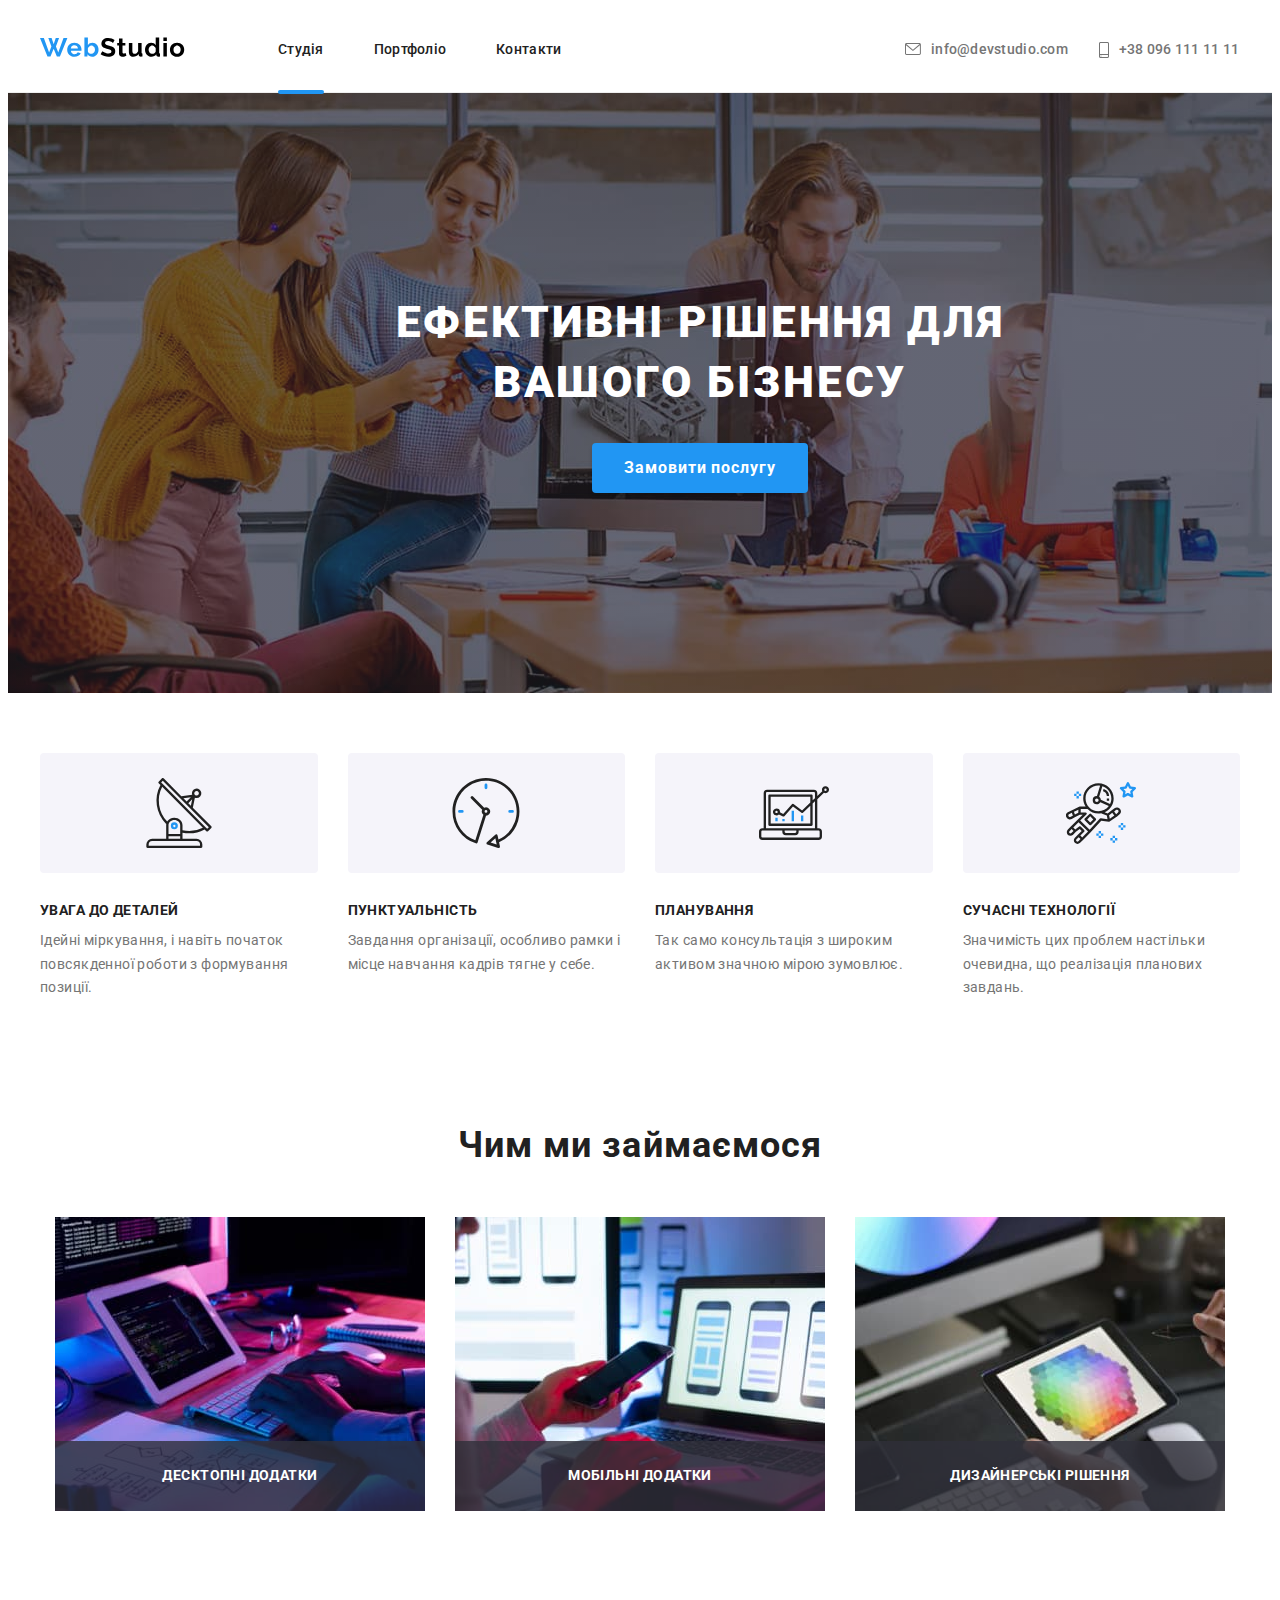
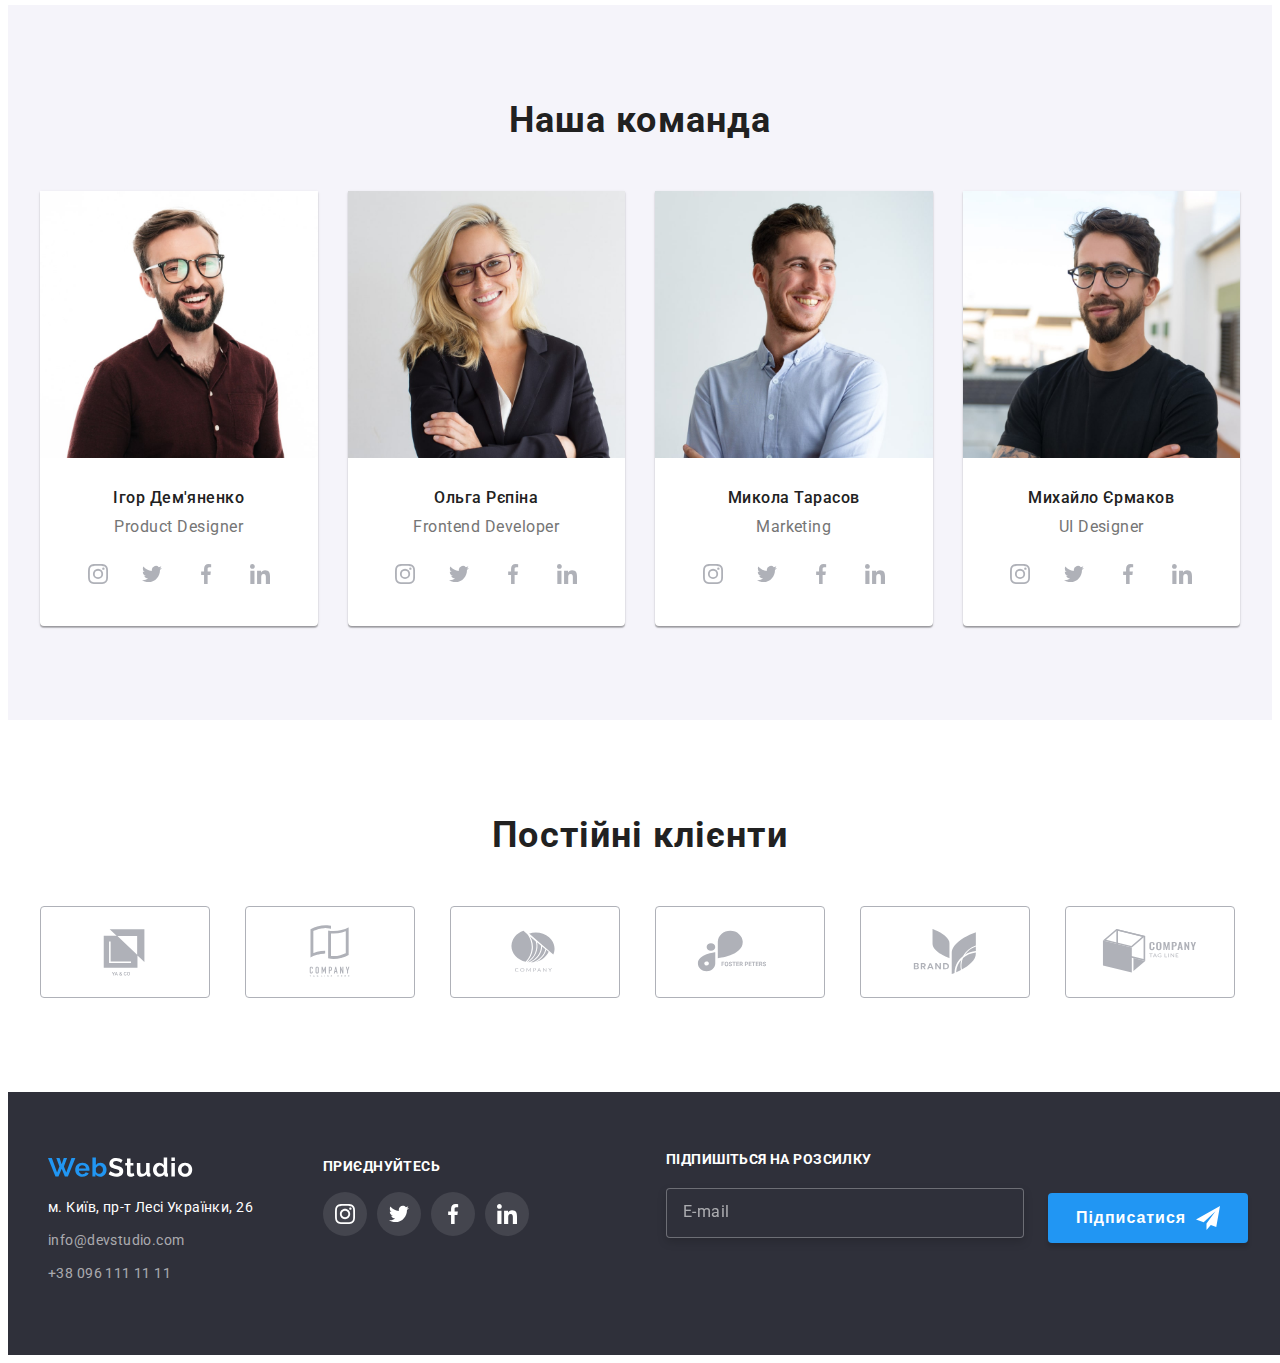
==== commit 993870e0: "update" ====
--- a/index.html
+++ b/index.html
@@ -25,7 +25,7 @@
     <link rel="stylesheet" href="./css/main.min.css" />
   </head>
   <body>
-    <!-- <header class="header">     
+    <header class="header">     
       <div class="container header__container">
         <nav class="navigation">
           <a class="logo-left link" href="./index.html">
@@ -64,7 +64,7 @@
           </li>
         </ul>
       </div>
-    </header> -->
+    </header>
     <main>
       <section class="hero">
         <div class="container hero__container">
@@ -506,8 +506,7 @@
               <input type="tel" class="modal-input" name="user-tel" required />
               <svg class="modal-input-icon" width="18" height="18">
                 <use href="./img/symbol-defs.svg#icon-phone-black"></use>
-              </svg> </span
-          ></label>
+              </svg> </span></label>
           <label>
             <span class="modal-label-text">Пошта</span>
             <span class="input-wrap">
--- a/css/main.min.css
+++ b/css/main.min.css
@@ -1 +1 @@
-p,h1,h2,h3,h4,h5,h6{margin:0}ul,ol{margin:0;padding-left:0}button{cursor:pointer}img{display:block;max-width:100%;height:auto}body{font-family:"Roboto",sans-serif;color:#212121}.list{list-style:none}.link{text-decoration:none}.section{padding-top:60px;padding-bottom:60px}@media screen and (min-width: 768px){.section{padding-top:100px;padding-bottom:100px}}@media screen and (min-width: 768px){.section{padding-top:120px;padding-bottom:120px}}@font-face{font-family:"Raleway";src:url(../fonts/Raleway-Bold.ttf)}:root{--button-color: #2196f3;--font-grey: #757575;--font-black: #212121;--font-white: #ffffff}.visually-hidden{position:absolute;white-space:nowrap;width:1px;height:1px;overflow:hidden;border:0;padding:0;clip:rect(0 0 0 0);-webkit-clip-path:inset(50%);clip-path:inset(50%);margin:-1px}.container{width:100%;padding-left:15px;padding-right:15px;margin:0 auto}@media screen and (min-width: 480px){.container{width:480px}}@media screen and (min-width: 768px){.container{width:768px}}@media screen and (min-width: 1200px){.container{width:1200px}}.modal{width:450px;min-height:609px;background-color:#fff;position:absolute;top:50%;left:50%;transform:translate(-50%, -50%) scaleY(1);transition:transform 250ms linear;transition-timing-function:cubic-bezier(0.4, 0, 0.2, 1);padding:40px;box-shadow:0px 1px 3px rgba(0,0,0,.12),0px 1px 1px rgba(0,0,0,.14),0px 2px 1px rgba(0,0,0,.2);border-radius:4px}@media screen and (min-width: 768px){.modal{padding:40px;width:450px}}@media screen and (min-width: 1200px){.modal{width:528px;min-height:581px}}.backdrop.is-hidden .modal{transform:translate(-50%, -50%) scaleY(0);transition-timing-function:cubic-bezier(0.4, 0, 0.2, 1)}.modal-btn{width:30px;height:30px;border:1px solid rgba(0,0,0,.1);border-radius:50%;background-color:rgba(0,0,0,0);position:absolute;right:8px;top:8px;display:flex;align-items:center;justify-content:center;padding:0;fill:currentColor;transition-duration:250ms;transition-timing-function:cubic-bezier(0.4, 0, 0.2, 1)}.modal-btn:hover,.modal-btn:focus{color:var(--button-color)}.is-hidden{opacity:0;visibility:hidden;pointer-events:none}.modal-title{font-family:"Roboto";font-style:normal;font-weight:700;font-size:20px;line-height:1.15;text-align:center;letter-spacing:.03em;color:#212121;margin-bottom:12px}.modal-input{box-sizing:border-box;margin-bottom:10px;width:100%;height:40px;border:1px solid rgba(33,33,33,.2);border-radius:4px;outline-color:rgba(0,0,0,0);padding-left:42px;transition-duration:250ms;transition-timing-function:cubic-bezier(0.4, 0, 0.2, 1)}.modal-input{outline-color:var(--button-color)}.input-wrap{position:relative}.modal-input-icon{position:absolute;top:50%;left:12px;transform:translateY(-50%);transition-duration:250ms;transition-timing-function:cubic-bezier(0.4, 0, 0.2, 1)}.modal-input:focus+.modal-input-icon{fill:var(--button-color)}.modal-label-text{display:block;font-family:"Roboto";font-style:normal;font-weight:400;font-size:12px;line-height:1.17;letter-spacing:.01em;color:#757575;margin-bottom:4px}.modal-comment{width:100%;height:120px;border:1px solid rgba(33,33,33,.2);border-radius:4px;resize:none;padding:12px 16px;outline-color:rgba(0,0,0,0);transition-duration:250ms;transition-timing-function:cubic-bezier(0.4, 0, 0.2, 1)}.modal-comment::-moz-placeholder{font-family:"Roboto";font-style:normal;font-weight:400;font-size:12px;line-height:1.17;letter-spacing:.01em;color:rgba(117,117,117,.5)}.modal-comment:-ms-input-placeholder{font-family:"Roboto";font-style:normal;font-weight:400;font-size:12px;line-height:1.17;letter-spacing:.01em;color:rgba(117,117,117,.5)}.modal-comment::placeholder{font-family:"Roboto";font-style:normal;font-weight:400;font-size:12px;line-height:1.17;letter-spacing:.01em;color:rgba(117,117,117,.5)}.modal-comment:focus{outline-color:var(--button-color);transition-duration:250ms;transition-timing-function:cubic-bezier(0.4, 0, 0.2, 1)}.check-text{font-family:"Roboto";font-style:normal;font-weight:400;font-size:14px;line-height:1.71;letter-spacing:.03em;color:#757575;display:flex;align-items:center;justify-content:center;margin-top:20px;margin-bottom:30px}.license{font-family:"Roboto";font-style:normal;font-weight:400;font-size:14px;line-height:1.7;letter-spacing:.03em;-webkit-text-decoration-line:underline;text-decoration-line:underline;text-decoration-thickness:from-font;color:#2196f3;margin-left:3px}.check-text span{width:16px;height:15px;border:2px solid #212121;border-radius:2px;margin-right:8px;display:flex;align-items:center;justify-content:center;fill:rgba(0,0,0,0)}.input-check:checked+.check-text span{background-color:var(--button-color);border-color:rgba(0,0,0,0);fill:#fff}.input-check:focus+.check-text span{border-color:var(--button-color);transition-duration:250ms;transition-timing-function:cubic-bezier(0.4, 0, 0.2, 1)}.submit-btn{padding:10px 52px;background-color:var(--button-color);border:none;box-shadow:0px 4px 4px rgba(0,0,0,.15);border-radius:4px;font-family:"Roboto";font-style:normal;font-weight:700;font-size:16px;line-height:1.88;letter-spacing:.06em;color:#fff}.submit-button{display:flex;justify-content:center;align-items:center}.header{padding-bottom:25px;padding-top:24px;border-bottom:1px solid #eee}.navigation{display:flex}.header__container{display:flex;align-items:center}.menu{display:flex;align-items:center;gap:50px}.connect{display:flex;margin-left:auto;gap:30px}.logo-left{margin-right:93px}.menu__link{position:relative;display:block;font-weight:500;font-size:14px;line-height:1.14;letter-spacing:.02em;color:var(--font-black)}.menu__link:hover,.menu__link:focus{color:var(--button-color);transition-duration:250ms;transition-timing-function:cubic-bezier(0.4, 0, 0.2, 1)}.menu__link::after{content:"";position:absolute;display:block;left:0;bottom:0;top:48px;width:100%;height:4px;background:#2196f3;border-radius:2px}.menu__link1{position:relative;display:block;font-weight:500;font-size:14px;line-height:1.14;letter-spacing:.02em;color:var(--font-black)}.menu__link1:hover,.menu__link1:focus{color:var(--button-color);transition-duration:250ms;transition-timing-function:cubic-bezier(0.4, 0, 0.2, 1)}.connect__tel{text-decoration:none;font-weight:500;font-size:14px;line-height:1.14;letter-spacing:.02em;color:#757575;display:flex;flex-direction:row-reverse;gap:10px;justify-content:center;align-items:center}.connect__tel:hover,.connect__tel:focus{color:var(--button-color);transition-duration:250ms;transition-timing-function:cubic-bezier(0.4, 0, 0.2, 1)}.connect__email{font-weight:500;font-size:14px;line-height:1.14;letter-spacing:.02em;color:#757575;display:flex;flex-direction:row-reverse;gap:10px;justify-content:center;align-items:center}.connect__email:hover,.connect__email:focus{color:var(--button-color);transition-duration:250ms;transition-timing-function:cubic-bezier(0.4, 0, 0.2, 1)}.hdr-tel{display:flex;justify-content:center;align-items:center;gap:10px;width:142px;height:16px}.mail-icon{width:16px;height:12px;fill:currentColor}.tel-icon{width:10px;height:16px;fill:currentColor}.hero{background-color:#2f303a;background-image:linear-gradient(rgba(47, 48, 58, 0.4), rgba(47, 48, 58, 0.4)),url(../img/herobg_mobile.jpg);background-repeat:no-repeat;background-position:center;background-size:cover;display:block;margin:0px auto}@media(min-device-pixel-ratio: 2),(-webkit-min-device-pixel-ratio: 2),(min-resolution: 192dpi),(min-resolution: 2dppx){.hero{background-image:linear-gradient(rgba(47, 48, 58, 0.4), rgba(47, 48, 58, 0.4)),url(../img/herobg_mobile_2x.jpg)}}@media screen and (min-width: 768px){.hero{background-image:linear-gradient(rgba(47, 48, 58, 0.4), rgba(47, 48, 58, 0.4)),url(../img/herobg_tablet.jpg)}}@media screen and (min-width: 768px)and (min-device-pixel-ratio: 2),screen and (min-width: 768px)and (-webkit-min-device-pixel-ratio: 2),screen and (min-width: 768px)and (min-resolution: 192dpi),screen and (min-width: 768px)and (min-resolution: 2dppx){.hero{background-image:linear-gradient(rgba(47, 48, 58, 0.4), rgba(47, 48, 58, 0.4)),url(../img/herobg_tablet_2x.jpg)}}@media screen and (min-width: 1200px){.hero{background-image:linear-gradient(rgba(47, 48, 58, 0.4), rgba(47, 48, 58, 0.4)),url(../img/hero-bg.jpg)}}.hero__container{padding:118px 60px;width:100%}@media screen and (min-width: 1200px){.hero__container{padding-top:200px;padding-bottom:200px}}.hero__btn{font-family:inherit;font-weight:700;font-size:16px;line-height:1.88;letter-spacing:.06em;color:#fff;cursor:pointer;display:block;margin:0px auto;background:#2196f3;box-shadow:0px 4px 4px rgba(0,0,0,.15);border-radius:4px;min-width:216px;height:50px;left:692px;top:470px;border:none}.hero__text{font-weight:900;font-size:26;line-height:1.6;letter-spacing:.06em;text-transform:uppercase;color:#fff;margin-bottom:30px;margin-right:auto;margin-left:auto;max-width:360px;text-align:center}@media screen and (min-width: 1200px){.hero__text{font-size:44px;line-height:1.36;max-width:696px}}.features{padding-top:60px}.features__list{display:flex;flex-wrap:wrap;gap:30px}.features__block{margin-bottom:30px;width:100%}@media screen and (min-width: 768px){.features__block{width:calc((100% - 30px)/2)}}@media screen and (min-width: 1200px){.features__block{width:calc((100% - 90px)/4)}}.features__main{font-weight:700;font-size:14px;line-height:1.14;letter-spacing:.03em;text-transform:uppercase;margin-bottom:10px;color:var(--font-black)}@media screen and (min-width: 320px)and (max-width: 768px){.features__main{display:flex;justify-content:center}}.features__item{font-size:14px;line-height:1.71;letter-spacing:.03em;color:var(--font-grey);min-width:270px}.features__link{display:flex;align-items:center;justify-content:center;gap:30px;margin-bottom:30px;background-color:#f5f4fa;width:100%;height:120px;border-radius:4px}.about{padding-top:94px;padding-bottom:94px}@media screen and (min-width: 320px)and (max-width: 1200px){.about{display:none}}.about__list{display:flex;justify-content:center;gap:30px}.about__text{font-weight:700;font-size:36px;line-height:1.17;letter-spacing:.03em;color:var(--font-black);margin-bottom:50px;text-align:center}.about__item{position:relative}.about__btn{position:absolute;bottom:0;left:0;width:100%;height:70px;border:none;font-family:"Roboto";font-style:normal;font-weight:700;font-size:14px;line-height:1.14;text-align:center;letter-spacing:.03em;text-transform:uppercase;color:#fff;background:rgba(47,48,58,.8)}.team{padding-top:94px;padding-bottom:94px}.team-list{display:flex;flex-wrap:wrap;gap:30px;justify-content:flex-end}.team-maintext{font-weight:700;font-size:28px;line-height:1.14;letter-spacing:.03em;color:var(--font-black);margin-bottom:50px;text-align:center}@media screen and (min-width: 1200px){.team-maintext{font-size:36px;line-height:1.17}}.team-toptext{font-weight:500;font-size:16px;line-height:1.19;letter-spacing:.03em;color:var(--font-black);text-align:center;margin-bottom:10px}.team-bottomtext{font-size:16px;line-height:1.19;letter-spacing:.03em;color:var(--font-grey);text-align:center}.team1{padding-top:30px;padding-bottom:30px;width:100%}.soc-link{width:44px;height:44px;border-radius:50%;display:flex;align-items:center;justify-content:center;color:#fff;margin-top:16px;transition-duration:250ms;transition-timing-function:cubic-bezier(0.4, 0, 0.2, 1)}.soc-link:hover,.soc-link:focus{background-color:var(--button-color);transition-duration:250ms;transition-timing-function:cubic-bezier(0.4, 0, 0.2, 1)}.soc-list{display:flex;align-items:center;gap:10px;justify-content:center}.soc-icon{fill:#afb1b8;transition-duration:250ms;transition-timing-function:cubic-bezier(0.4, 0, 0.2, 1)}.soc-link:hover .soc-icon,.soc-link:focus .soc-icon{fill:#fff;transition-duration:250ms;transition-timing-function:cubic-bezier(0.4, 0, 0.2, 1)}.team{background-color:#f5f4fa}.team-members{background-color:#fff;box-shadow:0px 1px 3px rgba(0,0,0,.12),0px 1px 1px rgba(0,0,0,.14),0px 2px 1px rgba(0,0,0,.2);border-radius:0px 0px 4px 4px;width:100%}@media screen and (min-width: 768px){.team-members{width:calc((100% - 30px)/2)}}@media screen and (min-width: 1200px){.team-members{width:calc((100% - 90px)/4)}}.clients{padding-top:60px;padding-bottom:60px}@media screen and (min-width: 1200px){.clients{padding-top:94px;padding-bottom:94px}}.clients-maintext{font-weight:700;font-size:28px;line-height:1.14;letter-spacing:.03em;margin-bottom:30px;text-align:center}@media screen and (min-width: 1200px){.clients-maintext{font-size:36px;line-height:1.17;margin-bottom:50px}}.clients-logo{display:flex;align-items:center;justify-content:center;gap:30px;box-sizing:border-box;border:1px solid #afb1b8;border-radius:4px;width:170px;height:92px;left:615px;top:2490px;color:#afb1b8;transition-duration:250ms;transition-timing-function:cubic-bezier(0.4, 0, 0.2, 1)}.clients-logo:hover,.clients-logo:focus{background-color:#fff;color:var(--button-color);border-color:var(--button-color)}@media screen and (min-width: 480px){.clients-logo{width:210px}}@media screen and (min-width: 768px){.clients-logo{width:226px}}@media screen and (min-width: 1200px){.clients-logo{width:170px}}.clients-icon{fill:currentColor}.clients-list{display:flex;flex-wrap:wrap;gap:30px;width:100%}@media screen and (min-width: 320px){.clients-item{width:calc((100% - 0px)/1)}}@media screen and (min-width: 480px){.clients-item{width:calc((100% - 30px)/2)}}@media screen and (min-width: 768px){.clients-item{width:calc((100% - 60px)/3)}}@media screen and (min-width: 1200px){.clients-item{width:calc((100% - 150px)/6)}}.footer{background-color:#2f303a;padding-top:60px;padding-bottom:60px}@media screen and (min-width: 768px){.footer{display:flex;justify-content:space-around;align-items:baseline}}@media screen and (min-width: 1200px){.footer{width:100vw;margin-left:auto;margin-right:auto;padding:60px 0}}.ftr-container{display:flex;flex-direction:column;text-align:center}@media screen and (min-width: 1200px){.ftr-container{flex-direction:row;margin:0 auto;justify-content:space-between}}.footer__top{display:block}@media screen and (min-width: 768px){.footer__top{display:flex;justify-content:space-around;margin-bottom:60px}}@media screen and (min-width: 1200px){.footer__top{margin-bottom:0}}.footer-map{font-size:14px;letter-spacing:.03em;line-height:1.71;color:#fff;margin-top:20px}.footer-email{font-size:14px;line-height:1.71;letter-spacing:.03em;color:rgba(255,255,255,.6)}.footer-tel{font-size:14px;line-height:1.71;letter-spacing:.03em;color:rgba(255,255,255,.6)}.ftr-logo{display:block}@media screen and (min-width: 1200px){.ftr-logo{text-align:left}}.footer-item{margin-top:9px;margin-bottom:9px}.footer-soctext{display:block;font-weight:700;font-size:14px;line-height:.87;letter-spacing:.03em;text-transform:uppercase;color:#fff;margin-bottom:20px}@media screen and (min-width: 1200px){.footer-soctext{text-align:left}}.footer-soc{display:flex;gap:10px;justify-content:center;align-items:center}.footer-link{width:44px;height:44px;border-radius:50%;display:flex;align-items:center;justify-content:center;background-color:rgba(255,255,255,.1);transition-duration:250ms;transition-timing-function:cubic-bezier(0.4, 0, 0.2, 1)}.footer-social{display:block;margin:60px 0}@media screen and (min-width: 768px){.footer-social{margin:0;margin-top:8px}}@media screen and (min-width: 1200px){.footer-social{margin-left:70px}}.footer-socitem :hover,.footer-socitem :focus{background-color:var(--button-color);transition-duration:250ms;transition-timing-function:cubic-bezier(0.4, 0, 0.2, 1)}.subscribe-input{box-sizing:border-box;padding:15px 16px;margin-bottom:10px;margin-right:12px;width:358px;height:50px;border:1px solid rgba(255,255,255,.3);filter:drop-shadow(0px 4px 4px rgba(0, 0, 0, 0.15));border-radius:4px;padding-left:16px;background-color:#2f303a;outline-color:rgba(0,0,0,0);color:#fff}.subscribe-input::-moz-placeholder{font-family:"Roboto";font-style:normal;font-weight:400;font-size:16px;line-height:1.25;letter-spacing:.03em;color:rgba(255,255,255,.6)}.subscribe-input:-ms-input-placeholder{font-family:"Roboto";font-style:normal;font-weight:400;font-size:16px;line-height:1.25;letter-spacing:.03em;color:rgba(255,255,255,.6)}.subscribe-input::placeholder{font-family:"Roboto";font-style:normal;font-weight:400;font-size:16px;line-height:1.25;letter-spacing:.03em;color:rgba(255,255,255,.6)}@media screen and (min-width: 480px){.subscribe-input{width:450px}}@media screen and (min-width: 1200px){.subscribe-input{width:358px}}.subscribe-button{display:flex;align-items:center;flex-direction:column}@media screen and (min-width: 1200px){.subscribe-button{flex-direction:row;gap:12px}}.subscribe-text{display:block;font-weight:700;font-size:14px;line-height:1.14;letter-spacing:.03em;text-transform:uppercase;color:#fff;margin-bottom:20px}@media screen and (min-width: 768px){.subscribe-text{display:block}}@media screen and (min-width: 1200px){.subscribe-text{text-align:left;display:flex}}.subscribe-btn{width:200px;height:50px;color:#fff;background:#2196f3;box-shadow:0px 4px 4px rgba(0,0,0,.15);border-radius:4px;border:none;padding:10px 28px;font-weight:700;font-size:16px;line-height:1.88;letter-spacing:.06em;display:flex}.subscribe-wrap{position:relative}.icon-send{position:absolute;top:13px;right:28px}.backdrop{position:fixed;top:0;width:100%;height:100%;background:rgba(0,0,0,.2);transition:opacity 250ms linear,visibility 250ms linear;transition-timing-function:cubic-bezier(0.4, 0, 0.2, 1)}.infobar-btn{font-family:inherit;font-weight:500;font-size:16px;line-height:1.62;letter-spacing:.03em;color:var(--font-black);cursor:pointer;background:#f5f4fa;border:none;padding-top:6px;padding-bottom:6px;padding-right:25px;padding-left:25px;border-radius:4px;transition-property:var(--button-color);transition-duration:250ms;transition-timing-function:cubic-bezier(0.4, 0, 0.2, 1)}.infobar-btn:hover,.infobar-btn:focus{background-color:var(--button-color);color:#fff;box-shadow:0px 3px 1px rgba(0,0,0,.1),0px 1px 2px rgba(0,0,0,.08),0px 2px 2px rgba(0,0,0,.12);border-radius:4px}.infobar-buttons{margin-bottom:50px;display:flex;justify-content:center;gap:8px}.projects{padding-top:94px;padding-bottom:94px}.projects-list{display:flex;flex-wrap:wrap;gap:30px}.projects-item{width:calc 13.3333333333%}.projects-item:hover,.projects-item:focus{background:#fff;box-shadow:0px 1px 1px rgba(0,0,0,.12),0px 4px 4px rgba(0,0,0,.06),1px 4px 6px rgba(0,0,0,.16)}.project1{padding:20px 20px 20px 20px;border:1px solid #eee}.project-wrap{position:relative;overflow:hidden}.project-text{position:absolute;top:0;left:0;color:#fff;font-family:"Roboto";font-style:normal;font-weight:400;font-size:18px;line-height:1.6;letter-spacing:.03em;padding:63px 24px;height:100%;background-color:rgba(33,150,243,.9);transform:translateY(100%);transition:transform 250ms cubic-bezier(0.4, 0, 0.2, 1)}.projects-item:hover .project-text{transform:translateY(0)}.projects-toptext{font-weight:700;font-size:18px;line-height:2;letter-spacing:.06em;color:var(--font-black);margin-bottom:4px}.projects-bottomtext{font-size:16px;line-height:1.88;letter-spacing:.03em;color:var(--font-grey)}/*# sourceMappingURL=main.min.css.map */+p,h1,h2,h3,h4,h5,h6{margin:0}ul,ol{margin:0;padding-left:0}button{cursor:pointer}img{display:block;max-width:100%;height:auto}body{font-family:"Roboto",sans-serif;color:#212121}.list{list-style:none}.link{text-decoration:none}.section{padding-top:60px;padding-bottom:60px}@media screen and (min-width: 768px){.section{padding-top:100px;padding-bottom:100px}}@media screen and (min-width: 768px){.section{padding-top:120px;padding-bottom:120px}}@font-face{font-family:"Raleway";src:url(../fonts/Raleway-Bold.ttf)}:root{--button-color: #2196f3;--font-grey: #757575;--font-black: #212121;--font-white: #ffffff}.visually-hidden{position:absolute;white-space:nowrap;width:1px;height:1px;overflow:hidden;border:0;padding:0;clip:rect(0 0 0 0);-webkit-clip-path:inset(50%);clip-path:inset(50%);margin:-1px}.container{width:100%;padding-left:15px;padding-right:15px;margin:0 auto}@media screen and (min-width: 480px){.container{width:480px}}@media screen and (min-width: 768px){.container{width:768px}}@media screen and (min-width: 1200px){.container{width:1200px}}.modal{width:300px;padding:35px 20px;background-color:#fff;position:absolute;top:50%;left:50%;transform:translate(-50%, -50%) scaleY(1);transition:transform 250ms linear;transition-timing-function:cubic-bezier(0.4, 0, 0.2, 1);padding:40px;box-shadow:0px 1px 3px rgba(0,0,0,.12),0px 1px 1px rgba(0,0,0,.14),0px 2px 1px rgba(0,0,0,.2);border-radius:4px}@media screen and (min-width: 480px){.modal{padding:40px;width:450px}}@media screen and (min-width: 1200px){.modal{width:528px;min-height:581px}}.backdrop.is-hidden .modal{transform:translate(-50%, -50%) scaleY(0);transition-timing-function:cubic-bezier(0.4, 0, 0.2, 1)}.modal-btn{width:30px;height:30px;border:1px solid rgba(0,0,0,.1);border-radius:50%;background-color:rgba(0,0,0,0);position:absolute;right:8px;top:8px;display:flex;align-items:center;justify-content:center;padding:0;fill:currentColor;transition-duration:250ms;transition-timing-function:cubic-bezier(0.4, 0, 0.2, 1)}.modal-btn:hover,.modal-btn:focus{color:var(--button-color)}.is-hidden{opacity:0;visibility:hidden;pointer-events:none}.modal-title{font-weight:700;font-size:18px;line-height:1.15;text-align:center;letter-spacing:.03em;color:#212121;margin-bottom:24px}@media screen and (min-width: 480px){.modal-title{font-size:20px}}@media screen and (min-width: 1200px){.modal-title{margin-bottom:30px;justify-content:center}}.modal-input{box-sizing:border-box;margin-bottom:10px;width:100%;height:40px;border:1px solid rgba(33,33,33,.2);border-radius:4px;outline-color:rgba(0,0,0,0);padding-left:42px;transition-duration:250ms;transition-timing-function:cubic-bezier(0.4, 0, 0.2, 1)}.modal-input{outline-color:var(--button-color)}@media screen and (min-width: 480px){.modal-input{padding:11px}}.input-wrap{position:relative}.modal-input-icon{position:absolute;top:50%;left:12px;transform:translateY(-50%);transition-duration:250ms;transition-timing-function:cubic-bezier(0.4, 0, 0.2, 1)}.modal-input:focus+.modal-input-icon{fill:var(--button-color)}.modal-label-text{display:block;font-family:"Roboto";font-style:normal;font-weight:400;font-size:12px;line-height:1.17;letter-spacing:.01em;color:#757575;margin-bottom:4px}.modal-comment{width:100%;height:120px;border:1px solid rgba(33,33,33,.2);border-radius:4px;resize:none;padding:12px 16px;outline-color:rgba(0,0,0,0);transition-duration:250ms;transition-timing-function:cubic-bezier(0.4, 0, 0.2, 1)}.modal-comment::-moz-placeholder{font-family:"Roboto";font-style:normal;font-weight:400;font-size:12px;line-height:1.17;letter-spacing:.01em;color:rgba(117,117,117,.5)}.modal-comment:-ms-input-placeholder{font-family:"Roboto";font-style:normal;font-weight:400;font-size:12px;line-height:1.17;letter-spacing:.01em;color:rgba(117,117,117,.5)}.modal-comment::placeholder{font-family:"Roboto";font-style:normal;font-weight:400;font-size:12px;line-height:1.17;letter-spacing:.01em;color:rgba(117,117,117,.5)}.modal-comment:focus{outline-color:var(--button-color);transition-duration:250ms;transition-timing-function:cubic-bezier(0.4, 0, 0.2, 1)}@media screen and (min-width: 480px){.modal-comment{height:120px}}.modal-field{padding-top:10px}@media screen and (min-width: 480px){.modal-field{padding-top:20px}}.check-text{font-weight:400;font-size:7px;line-height:1.17;letter-spacing:.03em;color:#757575;display:flex;align-items:center;margin-bottom:30px}@media screen and (min-width: 480px){.check-text{font-size:12px}}@media screen and (min-width: 1200px){.check-text{font-size:14px;justify-content:center}}.license{font-weight:400;font-size:9px;line-height:1.17;letter-spacing:.03em;-webkit-text-decoration-line:underline;text-decoration-line:underline;text-decoration-thickness:from-font;color:#2196f3;margin-left:5px}@media screen and (min-width: 480px){.license{font-size:12px}}@media screen and (min-width: 1200px){.license{font-size:14px}}.check-text span{width:16px;height:15px;border:2px solid #212121;border-radius:2px;margin-right:8px;display:flex;align-items:center;justify-content:center;fill:rgba(0,0,0,0)}.input-check:checked+.check-text span{background-color:var(--button-color);border-color:rgba(0,0,0,0);fill:#fff}.input-check:focus+.check-text span{border-color:var(--button-color);transition-duration:250ms;transition-timing-function:cubic-bezier(0.4, 0, 0.2, 1)}.submit-btn{padding:10px 52px;background-color:var(--button-color);border:none;box-shadow:0px 4px 4px rgba(0,0,0,.15);border-radius:4px;font-weight:700;font-size:16px;line-height:1.88;letter-spacing:.06em;color:#fff}.submit-button{display:flex;justify-content:center;align-items:center}.header{padding-bottom:25px;padding-top:24px;border-bottom:1px solid #eee}.navigation{display:flex}.header__container{display:flex;align-items:center}.menu{display:flex;align-items:center;gap:50px}.connect{display:flex;margin-left:auto;gap:30px}.logo-left{margin-right:93px}.menu__link{position:relative;display:block;font-weight:500;font-size:14px;line-height:1.14;letter-spacing:.02em;color:var(--font-black)}.menu__link:hover,.menu__link:focus{color:var(--button-color);transition-duration:250ms;transition-timing-function:cubic-bezier(0.4, 0, 0.2, 1)}.menu__link::after{content:"";position:absolute;display:block;left:0;bottom:0;top:48px;width:100%;height:4px;background:#2196f3;border-radius:2px}.menu__link1{position:relative;display:block;font-weight:500;font-size:14px;line-height:1.14;letter-spacing:.02em;color:var(--font-black)}.menu__link1:hover,.menu__link1:focus{color:var(--button-color);transition-duration:250ms;transition-timing-function:cubic-bezier(0.4, 0, 0.2, 1)}.connect__tel{text-decoration:none;font-weight:500;font-size:14px;line-height:1.14;letter-spacing:.02em;color:#757575;display:flex;flex-direction:row-reverse;gap:10px;justify-content:center;align-items:center}.connect__tel:hover,.connect__tel:focus{color:var(--button-color);transition-duration:250ms;transition-timing-function:cubic-bezier(0.4, 0, 0.2, 1)}.connect__email{font-weight:500;font-size:14px;line-height:1.14;letter-spacing:.02em;color:#757575;display:flex;flex-direction:row-reverse;gap:10px;justify-content:center;align-items:center}.connect__email:hover,.connect__email:focus{color:var(--button-color);transition-duration:250ms;transition-timing-function:cubic-bezier(0.4, 0, 0.2, 1)}.hdr-tel{display:flex;justify-content:center;align-items:center;gap:10px;width:142px;height:16px}.mail-icon{width:16px;height:12px;fill:currentColor}.tel-icon{width:10px;height:16px;fill:currentColor}.hero{background-color:#2f303a;background-image:linear-gradient(rgba(47, 48, 58, 0.4), rgba(47, 48, 58, 0.4)),url(../img/herobg_mobile.jpg);background-repeat:no-repeat;background-position:center;background-size:cover;display:block;margin:0px auto}@media(min-device-pixel-ratio: 2),(-webkit-min-device-pixel-ratio: 2),(min-resolution: 192dpi),(min-resolution: 2dppx){.hero{background-image:linear-gradient(rgba(47, 48, 58, 0.4), rgba(47, 48, 58, 0.4)),url(../img/herobg_mobile_2x.jpg)}}@media screen and (min-width: 768px){.hero{background-image:linear-gradient(rgba(47, 48, 58, 0.4), rgba(47, 48, 58, 0.4)),url(../img/herobg_tablet.jpg)}}@media screen and (min-width: 768px)and (min-device-pixel-ratio: 2),screen and (min-width: 768px)and (-webkit-min-device-pixel-ratio: 2),screen and (min-width: 768px)and (min-resolution: 192dpi),screen and (min-width: 768px)and (min-resolution: 2dppx){.hero{background-image:linear-gradient(rgba(47, 48, 58, 0.4), rgba(47, 48, 58, 0.4)),url(../img/herobg_tablet_2x.jpg)}}@media screen and (min-width: 1200px){.hero{background-image:linear-gradient(rgba(47, 48, 58, 0.4), rgba(47, 48, 58, 0.4)),url(../img/hero-bg.jpg)}}.hero__container{padding:118px 60px;width:100%}@media screen and (min-width: 1200px){.hero__container{padding-top:200px;padding-bottom:200px}}.hero__btn{font-family:inherit;font-weight:700;font-size:16px;line-height:1.88;letter-spacing:.06em;color:#fff;cursor:pointer;display:block;margin:0px auto;background:#2196f3;box-shadow:0px 4px 4px rgba(0,0,0,.15);border-radius:4px;min-width:216px;height:50px;left:692px;top:470px;border:none}.hero__text{font-weight:900;font-size:26;line-height:1.6;letter-spacing:.06em;text-transform:uppercase;color:#fff;margin-bottom:30px;margin-right:auto;margin-left:auto;max-width:360px;text-align:center}@media screen and (min-width: 1200px){.hero__text{font-size:44px;line-height:1.36;max-width:696px}}.features{padding-top:60px}.features__list{display:flex;flex-wrap:wrap;gap:30px}.features__block{margin-bottom:30px;width:100%}@media screen and (min-width: 768px){.features__block{width:calc((100% - 30px)/2)}}@media screen and (min-width: 1200px){.features__block{width:calc((100% - 90px)/4)}}.features__main{font-weight:700;font-size:14px;line-height:1.14;letter-spacing:.03em;text-transform:uppercase;margin-bottom:10px;color:var(--font-black)}@media screen and (min-width: 320px)and (max-width: 768px){.features__main{display:flex;justify-content:center}}.features__item{font-size:14px;line-height:1.71;letter-spacing:.03em;color:var(--font-grey);min-width:270px}.features__link{display:flex;align-items:center;justify-content:center;gap:30px;margin-bottom:30px;background-color:#f5f4fa;width:100%;height:120px;border-radius:4px}.about{padding-top:94px;padding-bottom:94px}@media screen and (min-width: 320px)and (max-width: 1200px){.about{display:none}}.about__list{display:flex;justify-content:center;gap:30px}.about__text{font-weight:700;font-size:36px;line-height:1.17;letter-spacing:.03em;color:var(--font-black);margin-bottom:50px;text-align:center}.about__item{position:relative}.about__btn{position:absolute;bottom:0;left:0;width:100%;height:70px;border:none;font-family:"Roboto";font-style:normal;font-weight:700;font-size:14px;line-height:1.14;text-align:center;letter-spacing:.03em;text-transform:uppercase;color:#fff;background:rgba(47,48,58,.8)}.team{padding-top:94px;padding-bottom:94px}.team-list{display:flex;flex-wrap:wrap;gap:30px;justify-content:flex-end}.team-maintext{font-weight:700;font-size:28px;line-height:1.14;letter-spacing:.03em;color:var(--font-black);margin-bottom:50px;text-align:center}@media screen and (min-width: 1200px){.team-maintext{font-size:36px;line-height:1.17}}.team-toptext{font-weight:500;font-size:16px;line-height:1.19;letter-spacing:.03em;color:var(--font-black);text-align:center;margin-bottom:10px}.team-bottomtext{font-size:16px;line-height:1.19;letter-spacing:.03em;color:var(--font-grey);text-align:center}.team1{padding-top:30px;padding-bottom:30px;width:100%}.soc-link{width:44px;height:44px;border-radius:50%;display:flex;align-items:center;justify-content:center;color:#fff;margin-top:16px;transition-duration:250ms;transition-timing-function:cubic-bezier(0.4, 0, 0.2, 1)}.soc-link:hover,.soc-link:focus{background-color:var(--button-color);transition-duration:250ms;transition-timing-function:cubic-bezier(0.4, 0, 0.2, 1)}.soc-list{display:flex;align-items:center;gap:10px;justify-content:center}.soc-icon{fill:#afb1b8;transition-duration:250ms;transition-timing-function:cubic-bezier(0.4, 0, 0.2, 1)}.soc-link:hover .soc-icon,.soc-link:focus .soc-icon{fill:#fff;transition-duration:250ms;transition-timing-function:cubic-bezier(0.4, 0, 0.2, 1)}.team{background-color:#f5f4fa}.team-members{background-color:#fff;box-shadow:0px 1px 3px rgba(0,0,0,.12),0px 1px 1px rgba(0,0,0,.14),0px 2px 1px rgba(0,0,0,.2);border-radius:0px 0px 4px 4px;width:100%}@media screen and (min-width: 768px){.team-members{width:calc((100% - 30px)/2)}}@media screen and (min-width: 1200px){.team-members{width:calc((100% - 90px)/4)}}.clients{padding-top:60px;padding-bottom:60px}@media screen and (min-width: 1200px){.clients{padding-top:94px;padding-bottom:94px}}.clients-maintext{font-weight:700;font-size:28px;line-height:1.14;letter-spacing:.03em;margin-bottom:30px;text-align:center}@media screen and (min-width: 1200px){.clients-maintext{font-size:36px;line-height:1.17;margin-bottom:50px}}.clients-logo{display:flex;align-items:center;justify-content:center;gap:30px;box-sizing:border-box;border:1px solid #afb1b8;border-radius:4px;width:170px;height:92px;left:615px;top:2490px;color:#afb1b8;transition-duration:250ms;transition-timing-function:cubic-bezier(0.4, 0, 0.2, 1)}.clients-logo:hover,.clients-logo:focus{background-color:#fff;color:var(--button-color);border-color:var(--button-color)}@media screen and (min-width: 480px){.clients-logo{width:210px}}@media screen and (min-width: 768px){.clients-logo{width:226px}}@media screen and (min-width: 1200px){.clients-logo{width:170px}}.clients-icon{fill:currentColor}.clients-list{display:flex;flex-wrap:wrap;gap:30px;width:100%}@media screen and (min-width: 320px){.clients-item{width:calc((100% - 0px)/1)}}@media screen and (min-width: 480px){.clients-item{width:calc((100% - 30px)/2)}}@media screen and (min-width: 768px){.clients-item{width:calc((100% - 60px)/3)}}@media screen and (min-width: 1200px){.clients-item{width:calc((100% - 150px)/6)}}.footer{background-color:#2f303a;padding-top:60px;padding-bottom:60px}@media screen and (min-width: 768px){.footer{display:flex;justify-content:space-around;align-items:baseline}}@media screen and (min-width: 1200px){.footer{width:100vw;margin-left:auto;margin-right:auto;padding:60px 0}}.ftr-container{display:flex;flex-direction:column;text-align:center}@media screen and (min-width: 1200px){.ftr-container{flex-direction:row;margin:0 auto;justify-content:space-between}}.footer__top{display:block}@media screen and (min-width: 768px){.footer__top{display:flex;justify-content:space-around;margin-bottom:60px}}@media screen and (min-width: 1200px){.footer__top{margin-bottom:0}}.footer-map{font-size:14px;letter-spacing:.03em;line-height:1.71;color:#fff;margin-top:20px}.footer-email{font-size:14px;line-height:1.71;letter-spacing:.03em;color:rgba(255,255,255,.6)}.footer-tel{font-size:14px;line-height:1.71;letter-spacing:.03em;color:rgba(255,255,255,.6)}.ftr-logo{display:block}@media screen and (min-width: 1200px){.ftr-logo{text-align:left}}.footer-item{margin-top:9px;margin-bottom:9px}.footer-soctext{display:block;font-weight:700;font-size:14px;line-height:.87;letter-spacing:.03em;text-transform:uppercase;color:#fff;margin-bottom:20px}@media screen and (min-width: 1200px){.footer-soctext{text-align:left}}.footer-soc{display:flex;gap:10px;justify-content:center;align-items:center}.footer-link{width:44px;height:44px;border-radius:50%;display:flex;align-items:center;justify-content:center;background-color:rgba(255,255,255,.1);transition-duration:250ms;transition-timing-function:cubic-bezier(0.4, 0, 0.2, 1)}.footer-social{display:block;margin:60px 0}@media screen and (min-width: 768px){.footer-social{margin:0;margin-top:8px}}@media screen and (min-width: 1200px){.footer-social{margin-left:70px}}.footer-socitem :hover,.footer-socitem :focus{background-color:var(--button-color);transition-duration:250ms;transition-timing-function:cubic-bezier(0.4, 0, 0.2, 1)}.subscribe-input{box-sizing:border-box;padding:15px 16px;margin-bottom:10px;margin-right:12px;width:358px;height:50px;border:1px solid rgba(255,255,255,.3);filter:drop-shadow(0px 4px 4px rgba(0, 0, 0, 0.15));border-radius:4px;padding-left:16px;background-color:#2f303a;outline-color:rgba(0,0,0,0);color:#fff}.subscribe-input::-moz-placeholder{font-family:"Roboto";font-style:normal;font-weight:400;font-size:16px;line-height:1.25;letter-spacing:.03em;color:rgba(255,255,255,.6)}.subscribe-input:-ms-input-placeholder{font-family:"Roboto";font-style:normal;font-weight:400;font-size:16px;line-height:1.25;letter-spacing:.03em;color:rgba(255,255,255,.6)}.subscribe-input::placeholder{font-family:"Roboto";font-style:normal;font-weight:400;font-size:16px;line-height:1.25;letter-spacing:.03em;color:rgba(255,255,255,.6)}@media screen and (min-width: 480px){.subscribe-input{width:450px}}@media screen and (min-width: 1200px){.subscribe-input{width:358px}}.subscribe-button{display:flex;align-items:center;flex-direction:column}@media screen and (min-width: 1200px){.subscribe-button{flex-direction:row;gap:12px}}.subscribe-text{display:block;font-weight:700;font-size:14px;line-height:1.14;letter-spacing:.03em;text-transform:uppercase;color:#fff;margin-bottom:20px}@media screen and (min-width: 768px){.subscribe-text{display:block}}@media screen and (min-width: 1200px){.subscribe-text{text-align:left;display:flex}}.subscribe-btn{width:200px;height:50px;color:#fff;background:#2196f3;box-shadow:0px 4px 4px rgba(0,0,0,.15);border-radius:4px;border:none;padding:10px 28px;font-weight:700;font-size:16px;line-height:1.88;letter-spacing:.06em;display:flex}.subscribe-wrap{position:relative}.icon-send{position:absolute;top:13px;right:28px}.backdrop{position:fixed;top:0;width:100%;height:100%;background:rgba(0,0,0,.2);transition:opacity 250ms linear,visibility 250ms linear;transition-timing-function:cubic-bezier(0.4, 0, 0.2, 1)}.infobar-btn{font-family:inherit;font-weight:500;font-size:16px;line-height:1.62;letter-spacing:.03em;color:var(--font-black);cursor:pointer;background:#f5f4fa;border:none;padding-top:6px;padding-bottom:6px;padding-right:25px;padding-left:25px;border-radius:4px;transition-property:var(--button-color);transition-duration:250ms;transition-timing-function:cubic-bezier(0.4, 0, 0.2, 1)}.infobar-btn:hover,.infobar-btn:focus{background-color:var(--button-color);color:#fff;box-shadow:0px 3px 1px rgba(0,0,0,.1),0px 1px 2px rgba(0,0,0,.08),0px 2px 2px rgba(0,0,0,.12);border-radius:4px}.infobar-buttons{margin-bottom:50px;display:flex;justify-content:center;gap:8px}.projects{padding-top:94px;padding-bottom:94px}.projects-list{display:flex;flex-wrap:wrap;gap:30px}.projects-item{width:calc 13.3333333333%}.projects-item:hover,.projects-item:focus{background:#fff;box-shadow:0px 1px 1px rgba(0,0,0,.12),0px 4px 4px rgba(0,0,0,.06),1px 4px 6px rgba(0,0,0,.16)}.project1{padding:20px 20px 20px 20px;border:1px solid #eee}.project-wrap{position:relative;overflow:hidden}.project-text{position:absolute;top:0;left:0;color:#fff;font-family:"Roboto";font-style:normal;font-weight:400;font-size:18px;line-height:1.6;letter-spacing:.03em;padding:63px 24px;height:100%;background-color:rgba(33,150,243,.9);transform:translateY(100%);transition:transform 250ms cubic-bezier(0.4, 0, 0.2, 1)}.projects-item:hover .project-text{transform:translateY(0)}.projects-toptext{font-weight:700;font-size:18px;line-height:2;letter-spacing:.06em;color:var(--font-black);margin-bottom:4px}.projects-bottomtext{font-size:16px;line-height:1.88;letter-spacing:.03em;color:var(--font-grey)}/*# sourceMappingURL=main.min.css.map */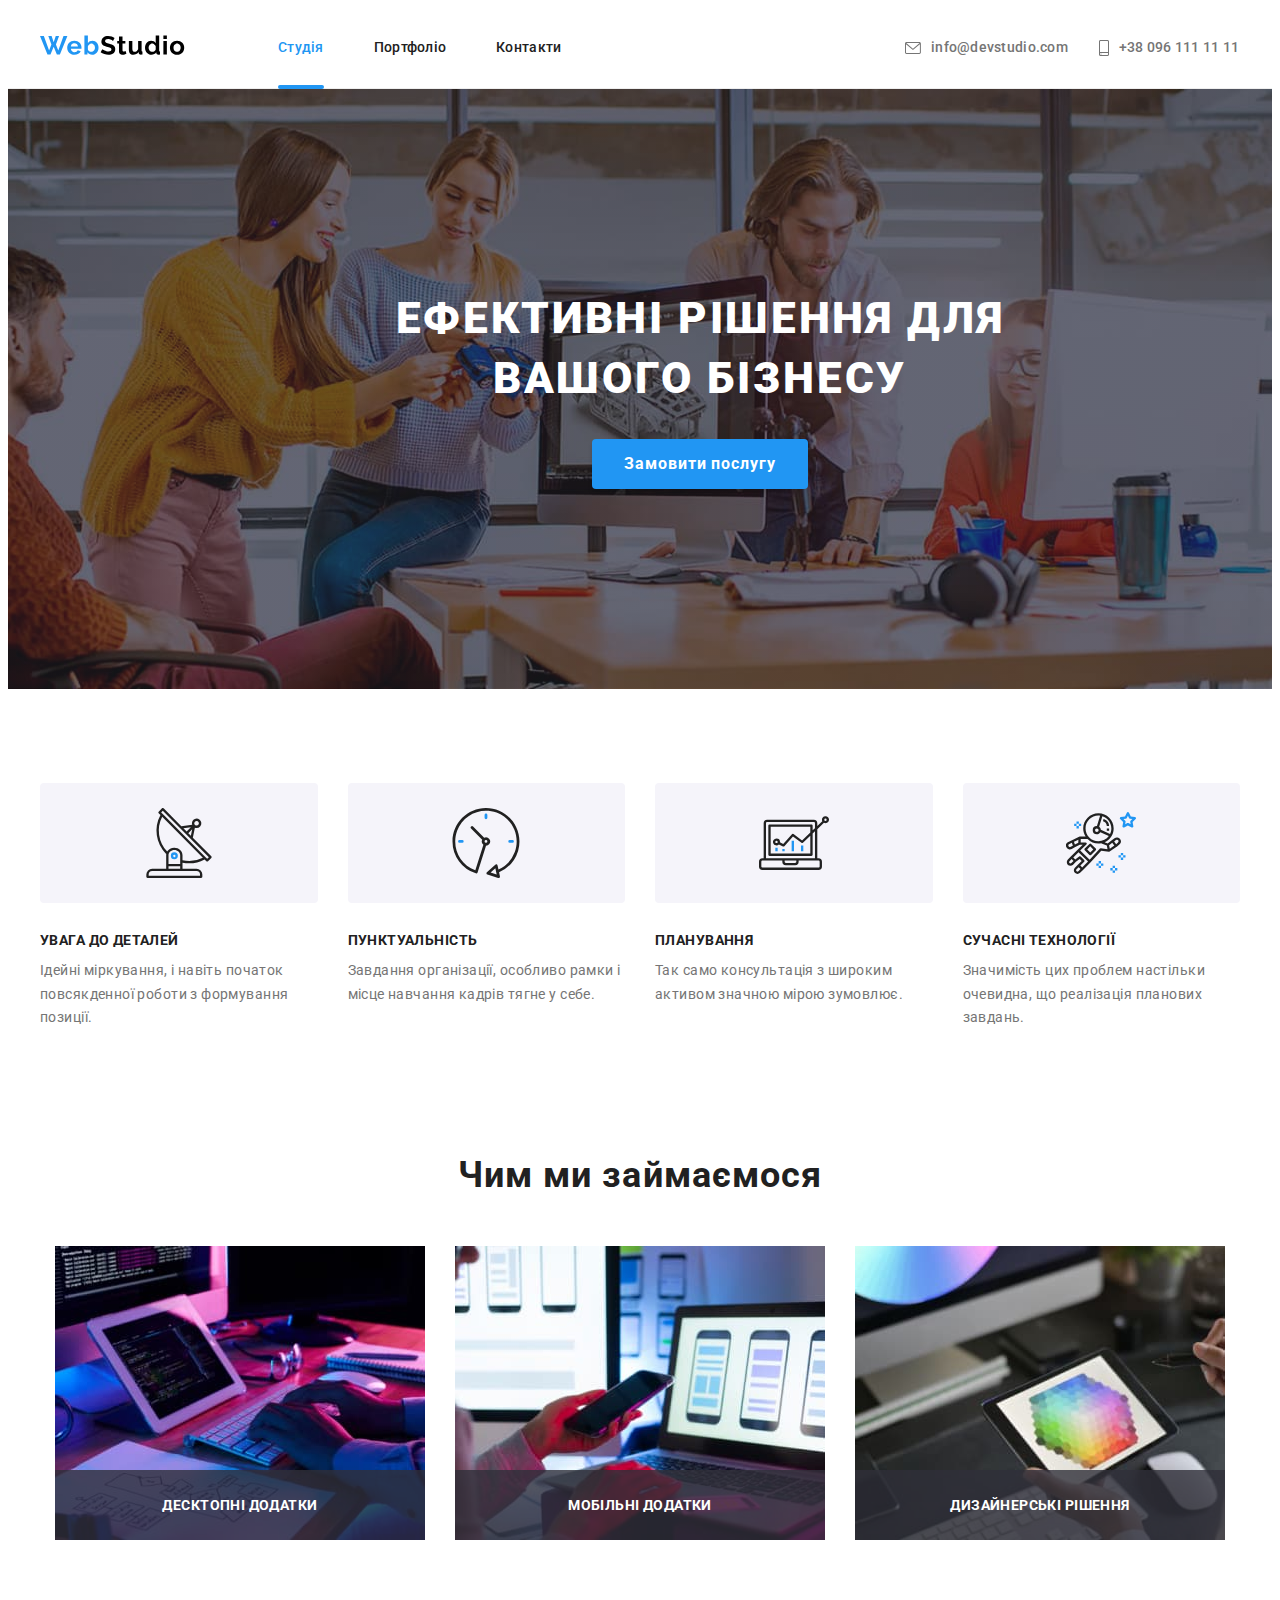
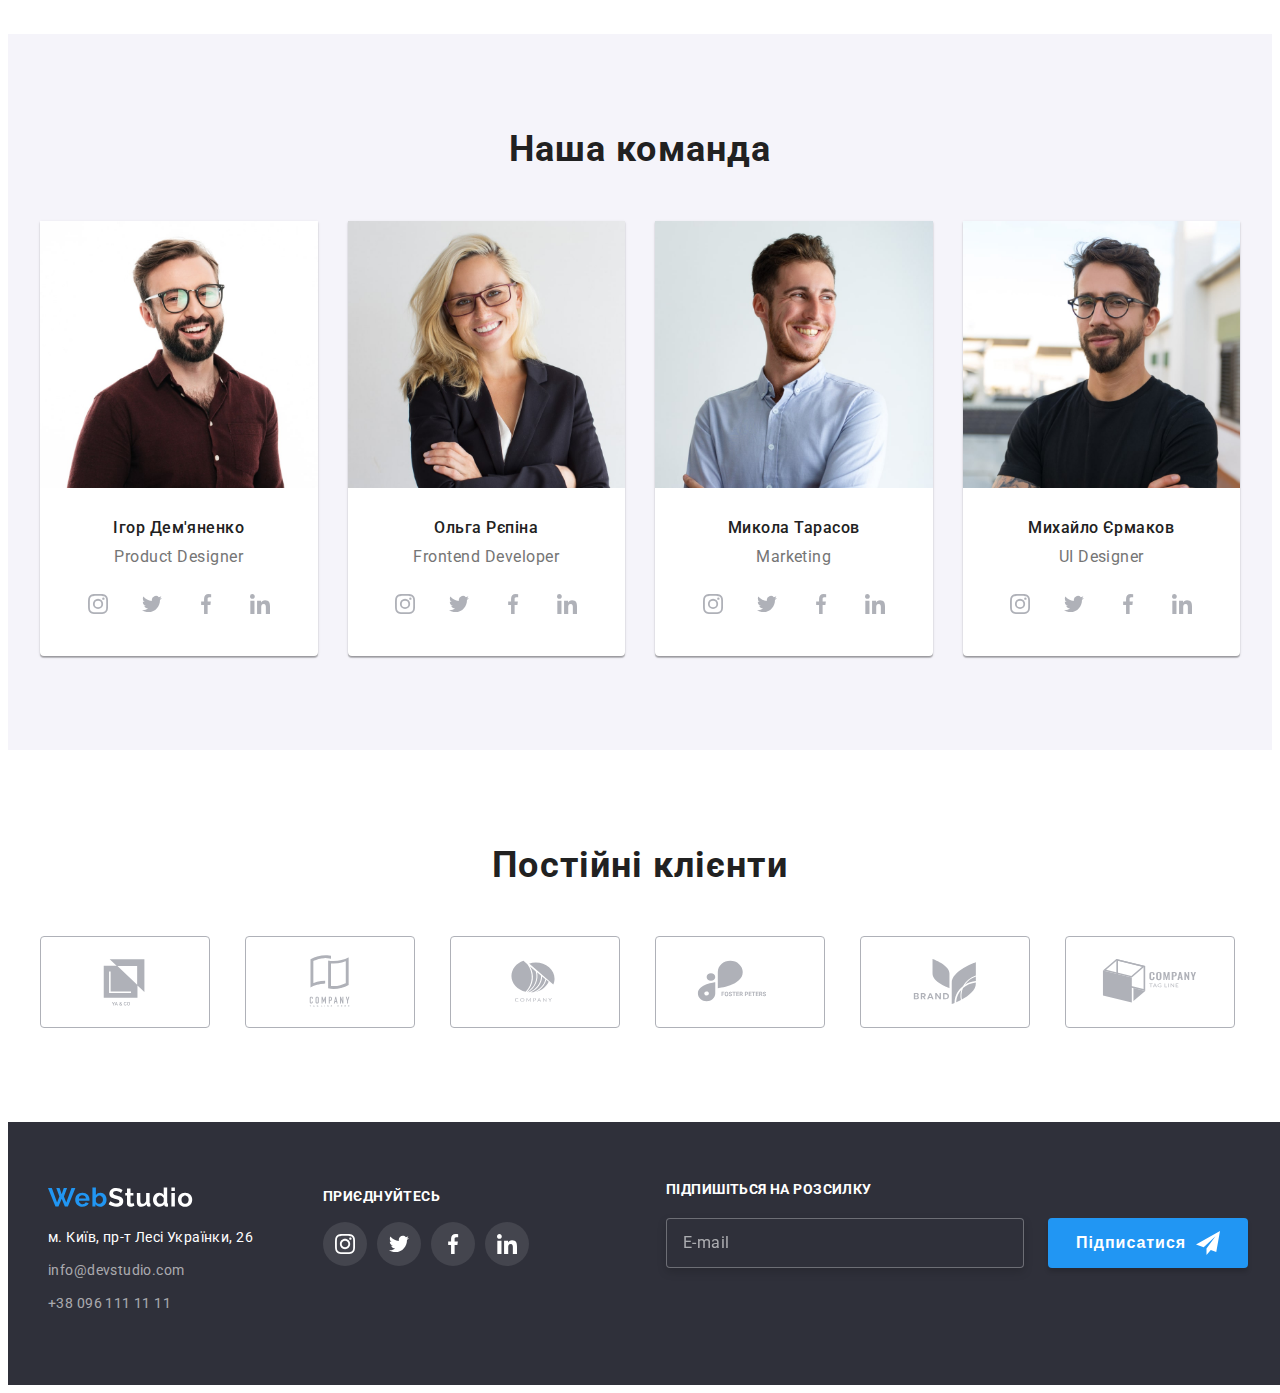
==== commit 298e50bd: "update" ====
--- a/index.html
+++ b/index.html
@@ -27,21 +27,21 @@
   <body>
     <header class="header">     
       <div class="container header__container">
-        <nav class="navigation">
-          <a class="logo-left link" href="./index.html">
+        <a class="logo-left link" href="./index.html">
             <svg class="header-logo" width="145" height="31">
               <use href="./img/logo.svg#icon-header-logo"></use>
             </svg>
           </a>
+        <nav class="navigation">
           <ul class="menu list">
             <li class="menu__item">
-              <a class="menu__link link" href="./index.html">Студія</a>
+              <a class="menu__link link active current" href="./index.html">Студія</a>
             </li>
             <li class="menu__item">
-              <a class="menu__link1 link" href="./portfolio.html">Портфоліо</a>
+              <a class="menu__link link" href="./portfolio.html">Портфоліо</a>
             </li>
             <li class="menu__item">
-              <a class="menu__link1 link" href="">Контакти</a>
+              <a class="menu__link link" href="">Контакти</a>
             </li>
           </ul>
         </nav>
@@ -63,6 +63,49 @@
             </a>
           </li>
         </ul>
+        <button type="button" class="menu-open-btn" data-menu-open>
+            <svg width="40" height="40">
+               <use href="./img/symbol-defs.svg#icon-mob_open"></use>
+            </svg>
+        </button>
+      </div>
+      <div class="mob-menu is-hidden" data-menu>
+        <div class="container">
+          <button class="menu-close-btn" type="button" data-menu-close>
+            <svg class="menu-close-icon" width="18" height="18">
+             <use href="./img/symbol-defs.svg#icon-close"></use>
+            </svg>
+          </button>
+             <nav class="mob-menu__nav">
+               <ul class="mob-menu__list list">
+                  <li class="mob-menu__item"><a class="mob-menu__link link" href="./index.html">Студія</a>
+                  </li>
+                  <li class="mob-menu__item"><a class="mob-menu__link link" href="./portfolio.html">Портфоліо</a>
+                  </li>
+                  <li class="mob-menu__item"><a class="mob-menu__link link" href="#">Контакти</a></li>
+               </ul>
+             </nav>
+            <div class="mob-menu-bottom">
+               <div class="mob-connect">
+                  <a class="mob-connect__tel link" href="tel:+380961111111">
+                     +38 096 111 11 11</a>
+                  <a class="mob-connect__link link" href="mailto:info@devstudio.com">
+                     info@devstudio.com</a>
+               </div>
+               <ul class="mob__soc-list list">
+                  <li class="mob__soc-item"><a class="mob__soc-link link" href="https://www.instagram.com">Instagram</a>
+                  </li>
+                  <li class="mob__soc-item"><a class="mob__soc-link link mob__soc-line"
+                        href="https://twitter.com">Twitter</a></li>
+                  <li class="mob__soc-item"><a class="mob__soc-link link mob__soc-line"
+                        href="https://www.facebook.com">Facebook</a>
+                  </li>
+                  <li class="mob__soc-item"><a class="mob__soc-link link mob__soc-line"
+                        href="https://www.linkedin.com/">Linkedin</a>
+                  </li>
+               </ul>
+             </div>
+        </div>
       </div>
     </header>
     <main>
@@ -548,5 +591,6 @@
       </div>
     </div>
     <script src="./js/modal.js"></script>
+    <script src="./js/menu.js"></script>
   </body>
 </html>
--- a/css/main.min.css
+++ b/css/main.min.css
@@ -1 +1 @@
-p,h1,h2,h3,h4,h5,h6{margin:0}ul,ol{margin:0;padding-left:0}button{cursor:pointer}img{display:block;max-width:100%;height:auto}body{font-family:"Roboto",sans-serif;color:#212121}.list{list-style:none}.link{text-decoration:none}.section{padding-top:60px;padding-bottom:60px}@media screen and (min-width: 768px){.section{padding-top:100px;padding-bottom:100px}}@media screen and (min-width: 768px){.section{padding-top:120px;padding-bottom:120px}}@font-face{font-family:"Raleway";src:url(../fonts/Raleway-Bold.ttf)}:root{--button-color: #2196f3;--font-grey: #757575;--font-black: #212121;--font-white: #ffffff}.visually-hidden{position:absolute;white-space:nowrap;width:1px;height:1px;overflow:hidden;border:0;padding:0;clip:rect(0 0 0 0);-webkit-clip-path:inset(50%);clip-path:inset(50%);margin:-1px}.container{width:100%;padding-left:15px;padding-right:15px;margin:0 auto}@media screen and (min-width: 480px){.container{width:480px}}@media screen and (min-width: 768px){.container{width:768px}}@media screen and (min-width: 1200px){.container{width:1200px}}.modal{width:300px;padding:35px 20px;background-color:#fff;position:absolute;top:50%;left:50%;transform:translate(-50%, -50%) scaleY(1);transition:transform 250ms linear;transition-timing-function:cubic-bezier(0.4, 0, 0.2, 1);padding:40px;box-shadow:0px 1px 3px rgba(0,0,0,.12),0px 1px 1px rgba(0,0,0,.14),0px 2px 1px rgba(0,0,0,.2);border-radius:4px}@media screen and (min-width: 480px){.modal{padding:40px;width:450px}}@media screen and (min-width: 1200px){.modal{width:528px;min-height:581px}}.backdrop.is-hidden .modal{transform:translate(-50%, -50%) scaleY(0);transition-timing-function:cubic-bezier(0.4, 0, 0.2, 1)}.modal-btn{width:30px;height:30px;border:1px solid rgba(0,0,0,.1);border-radius:50%;background-color:rgba(0,0,0,0);position:absolute;right:8px;top:8px;display:flex;align-items:center;justify-content:center;padding:0;fill:currentColor;transition-duration:250ms;transition-timing-function:cubic-bezier(0.4, 0, 0.2, 1)}.modal-btn:hover,.modal-btn:focus{color:var(--button-color)}.is-hidden{opacity:0;visibility:hidden;pointer-events:none}.modal-title{font-weight:700;font-size:18px;line-height:1.15;text-align:center;letter-spacing:.03em;color:#212121;margin-bottom:24px}@media screen and (min-width: 480px){.modal-title{font-size:20px}}@media screen and (min-width: 1200px){.modal-title{margin-bottom:30px;justify-content:center}}.modal-input{box-sizing:border-box;margin-bottom:10px;width:100%;height:40px;border:1px solid rgba(33,33,33,.2);border-radius:4px;outline-color:rgba(0,0,0,0);padding-left:42px;transition-duration:250ms;transition-timing-function:cubic-bezier(0.4, 0, 0.2, 1)}.modal-input{outline-color:var(--button-color)}@media screen and (min-width: 480px){.modal-input{padding:11px}}.input-wrap{position:relative}.modal-input-icon{position:absolute;top:50%;left:12px;transform:translateY(-50%);transition-duration:250ms;transition-timing-function:cubic-bezier(0.4, 0, 0.2, 1)}.modal-input:focus+.modal-input-icon{fill:var(--button-color)}.modal-label-text{display:block;font-family:"Roboto";font-style:normal;font-weight:400;font-size:12px;line-height:1.17;letter-spacing:.01em;color:#757575;margin-bottom:4px}.modal-comment{width:100%;height:120px;border:1px solid rgba(33,33,33,.2);border-radius:4px;resize:none;padding:12px 16px;outline-color:rgba(0,0,0,0);transition-duration:250ms;transition-timing-function:cubic-bezier(0.4, 0, 0.2, 1)}.modal-comment::-moz-placeholder{font-family:"Roboto";font-style:normal;font-weight:400;font-size:12px;line-height:1.17;letter-spacing:.01em;color:rgba(117,117,117,.5)}.modal-comment:-ms-input-placeholder{font-family:"Roboto";font-style:normal;font-weight:400;font-size:12px;line-height:1.17;letter-spacing:.01em;color:rgba(117,117,117,.5)}.modal-comment::placeholder{font-family:"Roboto";font-style:normal;font-weight:400;font-size:12px;line-height:1.17;letter-spacing:.01em;color:rgba(117,117,117,.5)}.modal-comment:focus{outline-color:var(--button-color);transition-duration:250ms;transition-timing-function:cubic-bezier(0.4, 0, 0.2, 1)}@media screen and (min-width: 480px){.modal-comment{height:120px}}.modal-field{padding-top:10px}@media screen and (min-width: 480px){.modal-field{padding-top:20px}}.check-text{font-weight:400;font-size:7px;line-height:1.17;letter-spacing:.03em;color:#757575;display:flex;align-items:center;margin-bottom:30px}@media screen and (min-width: 480px){.check-text{font-size:12px}}@media screen and (min-width: 1200px){.check-text{font-size:14px;justify-content:center}}.license{font-weight:400;font-size:9px;line-height:1.17;letter-spacing:.03em;-webkit-text-decoration-line:underline;text-decoration-line:underline;text-decoration-thickness:from-font;color:#2196f3;margin-left:5px}@media screen and (min-width: 480px){.license{font-size:12px}}@media screen and (min-width: 1200px){.license{font-size:14px}}.check-text span{width:16px;height:15px;border:2px solid #212121;border-radius:2px;margin-right:8px;display:flex;align-items:center;justify-content:center;fill:rgba(0,0,0,0)}.input-check:checked+.check-text span{background-color:var(--button-color);border-color:rgba(0,0,0,0);fill:#fff}.input-check:focus+.check-text span{border-color:var(--button-color);transition-duration:250ms;transition-timing-function:cubic-bezier(0.4, 0, 0.2, 1)}.submit-btn{padding:10px 52px;background-color:var(--button-color);border:none;box-shadow:0px 4px 4px rgba(0,0,0,.15);border-radius:4px;font-weight:700;font-size:16px;line-height:1.88;letter-spacing:.06em;color:#fff}.submit-button{display:flex;justify-content:center;align-items:center}.header{padding-bottom:25px;padding-top:24px;border-bottom:1px solid #eee}.navigation{display:flex}.header__container{display:flex;align-items:center}.menu{display:flex;align-items:center;gap:50px}.connect{display:flex;margin-left:auto;gap:30px}.logo-left{margin-right:93px}.menu__link{position:relative;display:block;font-weight:500;font-size:14px;line-height:1.14;letter-spacing:.02em;color:var(--font-black)}.menu__link:hover,.menu__link:focus{color:var(--button-color);transition-duration:250ms;transition-timing-function:cubic-bezier(0.4, 0, 0.2, 1)}.menu__link::after{content:"";position:absolute;display:block;left:0;bottom:0;top:48px;width:100%;height:4px;background:#2196f3;border-radius:2px}.menu__link1{position:relative;display:block;font-weight:500;font-size:14px;line-height:1.14;letter-spacing:.02em;color:var(--font-black)}.menu__link1:hover,.menu__link1:focus{color:var(--button-color);transition-duration:250ms;transition-timing-function:cubic-bezier(0.4, 0, 0.2, 1)}.connect__tel{text-decoration:none;font-weight:500;font-size:14px;line-height:1.14;letter-spacing:.02em;color:#757575;display:flex;flex-direction:row-reverse;gap:10px;justify-content:center;align-items:center}.connect__tel:hover,.connect__tel:focus{color:var(--button-color);transition-duration:250ms;transition-timing-function:cubic-bezier(0.4, 0, 0.2, 1)}.connect__email{font-weight:500;font-size:14px;line-height:1.14;letter-spacing:.02em;color:#757575;display:flex;flex-direction:row-reverse;gap:10px;justify-content:center;align-items:center}.connect__email:hover,.connect__email:focus{color:var(--button-color);transition-duration:250ms;transition-timing-function:cubic-bezier(0.4, 0, 0.2, 1)}.hdr-tel{display:flex;justify-content:center;align-items:center;gap:10px;width:142px;height:16px}.mail-icon{width:16px;height:12px;fill:currentColor}.tel-icon{width:10px;height:16px;fill:currentColor}.hero{background-color:#2f303a;background-image:linear-gradient(rgba(47, 48, 58, 0.4), rgba(47, 48, 58, 0.4)),url(../img/herobg_mobile.jpg);background-repeat:no-repeat;background-position:center;background-size:cover;display:block;margin:0px auto}@media(min-device-pixel-ratio: 2),(-webkit-min-device-pixel-ratio: 2),(min-resolution: 192dpi),(min-resolution: 2dppx){.hero{background-image:linear-gradient(rgba(47, 48, 58, 0.4), rgba(47, 48, 58, 0.4)),url(../img/herobg_mobile_2x.jpg)}}@media screen and (min-width: 768px){.hero{background-image:linear-gradient(rgba(47, 48, 58, 0.4), rgba(47, 48, 58, 0.4)),url(../img/herobg_tablet.jpg)}}@media screen and (min-width: 768px)and (min-device-pixel-ratio: 2),screen and (min-width: 768px)and (-webkit-min-device-pixel-ratio: 2),screen and (min-width: 768px)and (min-resolution: 192dpi),screen and (min-width: 768px)and (min-resolution: 2dppx){.hero{background-image:linear-gradient(rgba(47, 48, 58, 0.4), rgba(47, 48, 58, 0.4)),url(../img/herobg_tablet_2x.jpg)}}@media screen and (min-width: 1200px){.hero{background-image:linear-gradient(rgba(47, 48, 58, 0.4), rgba(47, 48, 58, 0.4)),url(../img/hero-bg.jpg)}}.hero__container{padding:118px 60px;width:100%}@media screen and (min-width: 1200px){.hero__container{padding-top:200px;padding-bottom:200px}}.hero__btn{font-family:inherit;font-weight:700;font-size:16px;line-height:1.88;letter-spacing:.06em;color:#fff;cursor:pointer;display:block;margin:0px auto;background:#2196f3;box-shadow:0px 4px 4px rgba(0,0,0,.15);border-radius:4px;min-width:216px;height:50px;left:692px;top:470px;border:none}.hero__text{font-weight:900;font-size:26;line-height:1.6;letter-spacing:.06em;text-transform:uppercase;color:#fff;margin-bottom:30px;margin-right:auto;margin-left:auto;max-width:360px;text-align:center}@media screen and (min-width: 1200px){.hero__text{font-size:44px;line-height:1.36;max-width:696px}}.features{padding-top:60px}.features__list{display:flex;flex-wrap:wrap;gap:30px}.features__block{margin-bottom:30px;width:100%}@media screen and (min-width: 768px){.features__block{width:calc((100% - 30px)/2)}}@media screen and (min-width: 1200px){.features__block{width:calc((100% - 90px)/4)}}.features__main{font-weight:700;font-size:14px;line-height:1.14;letter-spacing:.03em;text-transform:uppercase;margin-bottom:10px;color:var(--font-black)}@media screen and (min-width: 320px)and (max-width: 768px){.features__main{display:flex;justify-content:center}}.features__item{font-size:14px;line-height:1.71;letter-spacing:.03em;color:var(--font-grey);min-width:270px}.features__link{display:flex;align-items:center;justify-content:center;gap:30px;margin-bottom:30px;background-color:#f5f4fa;width:100%;height:120px;border-radius:4px}.about{padding-top:94px;padding-bottom:94px}@media screen and (min-width: 320px)and (max-width: 1200px){.about{display:none}}.about__list{display:flex;justify-content:center;gap:30px}.about__text{font-weight:700;font-size:36px;line-height:1.17;letter-spacing:.03em;color:var(--font-black);margin-bottom:50px;text-align:center}.about__item{position:relative}.about__btn{position:absolute;bottom:0;left:0;width:100%;height:70px;border:none;font-family:"Roboto";font-style:normal;font-weight:700;font-size:14px;line-height:1.14;text-align:center;letter-spacing:.03em;text-transform:uppercase;color:#fff;background:rgba(47,48,58,.8)}.team{padding-top:94px;padding-bottom:94px}.team-list{display:flex;flex-wrap:wrap;gap:30px;justify-content:flex-end}.team-maintext{font-weight:700;font-size:28px;line-height:1.14;letter-spacing:.03em;color:var(--font-black);margin-bottom:50px;text-align:center}@media screen and (min-width: 1200px){.team-maintext{font-size:36px;line-height:1.17}}.team-toptext{font-weight:500;font-size:16px;line-height:1.19;letter-spacing:.03em;color:var(--font-black);text-align:center;margin-bottom:10px}.team-bottomtext{font-size:16px;line-height:1.19;letter-spacing:.03em;color:var(--font-grey);text-align:center}.team1{padding-top:30px;padding-bottom:30px;width:100%}.soc-link{width:44px;height:44px;border-radius:50%;display:flex;align-items:center;justify-content:center;color:#fff;margin-top:16px;transition-duration:250ms;transition-timing-function:cubic-bezier(0.4, 0, 0.2, 1)}.soc-link:hover,.soc-link:focus{background-color:var(--button-color);transition-duration:250ms;transition-timing-function:cubic-bezier(0.4, 0, 0.2, 1)}.soc-list{display:flex;align-items:center;gap:10px;justify-content:center}.soc-icon{fill:#afb1b8;transition-duration:250ms;transition-timing-function:cubic-bezier(0.4, 0, 0.2, 1)}.soc-link:hover .soc-icon,.soc-link:focus .soc-icon{fill:#fff;transition-duration:250ms;transition-timing-function:cubic-bezier(0.4, 0, 0.2, 1)}.team{background-color:#f5f4fa}.team-members{background-color:#fff;box-shadow:0px 1px 3px rgba(0,0,0,.12),0px 1px 1px rgba(0,0,0,.14),0px 2px 1px rgba(0,0,0,.2);border-radius:0px 0px 4px 4px;width:100%}@media screen and (min-width: 768px){.team-members{width:calc((100% - 30px)/2)}}@media screen and (min-width: 1200px){.team-members{width:calc((100% - 90px)/4)}}.clients{padding-top:60px;padding-bottom:60px}@media screen and (min-width: 1200px){.clients{padding-top:94px;padding-bottom:94px}}.clients-maintext{font-weight:700;font-size:28px;line-height:1.14;letter-spacing:.03em;margin-bottom:30px;text-align:center}@media screen and (min-width: 1200px){.clients-maintext{font-size:36px;line-height:1.17;margin-bottom:50px}}.clients-logo{display:flex;align-items:center;justify-content:center;gap:30px;box-sizing:border-box;border:1px solid #afb1b8;border-radius:4px;width:170px;height:92px;left:615px;top:2490px;color:#afb1b8;transition-duration:250ms;transition-timing-function:cubic-bezier(0.4, 0, 0.2, 1)}.clients-logo:hover,.clients-logo:focus{background-color:#fff;color:var(--button-color);border-color:var(--button-color)}@media screen and (min-width: 480px){.clients-logo{width:210px}}@media screen and (min-width: 768px){.clients-logo{width:226px}}@media screen and (min-width: 1200px){.clients-logo{width:170px}}.clients-icon{fill:currentColor}.clients-list{display:flex;flex-wrap:wrap;gap:30px;width:100%}@media screen and (min-width: 320px){.clients-item{width:calc((100% - 0px)/1)}}@media screen and (min-width: 480px){.clients-item{width:calc((100% - 30px)/2)}}@media screen and (min-width: 768px){.clients-item{width:calc((100% - 60px)/3)}}@media screen and (min-width: 1200px){.clients-item{width:calc((100% - 150px)/6)}}.footer{background-color:#2f303a;padding-top:60px;padding-bottom:60px}@media screen and (min-width: 768px){.footer{display:flex;justify-content:space-around;align-items:baseline}}@media screen and (min-width: 1200px){.footer{width:100vw;margin-left:auto;margin-right:auto;padding:60px 0}}.ftr-container{display:flex;flex-direction:column;text-align:center}@media screen and (min-width: 1200px){.ftr-container{flex-direction:row;margin:0 auto;justify-content:space-between}}.footer__top{display:block}@media screen and (min-width: 768px){.footer__top{display:flex;justify-content:space-around;margin-bottom:60px}}@media screen and (min-width: 1200px){.footer__top{margin-bottom:0}}.footer-map{font-size:14px;letter-spacing:.03em;line-height:1.71;color:#fff;margin-top:20px}.footer-email{font-size:14px;line-height:1.71;letter-spacing:.03em;color:rgba(255,255,255,.6)}.footer-tel{font-size:14px;line-height:1.71;letter-spacing:.03em;color:rgba(255,255,255,.6)}.ftr-logo{display:block}@media screen and (min-width: 1200px){.ftr-logo{text-align:left}}.footer-item{margin-top:9px;margin-bottom:9px}.footer-soctext{display:block;font-weight:700;font-size:14px;line-height:.87;letter-spacing:.03em;text-transform:uppercase;color:#fff;margin-bottom:20px}@media screen and (min-width: 1200px){.footer-soctext{text-align:left}}.footer-soc{display:flex;gap:10px;justify-content:center;align-items:center}.footer-link{width:44px;height:44px;border-radius:50%;display:flex;align-items:center;justify-content:center;background-color:rgba(255,255,255,.1);transition-duration:250ms;transition-timing-function:cubic-bezier(0.4, 0, 0.2, 1)}.footer-social{display:block;margin:60px 0}@media screen and (min-width: 768px){.footer-social{margin:0;margin-top:8px}}@media screen and (min-width: 1200px){.footer-social{margin-left:70px}}.footer-socitem :hover,.footer-socitem :focus{background-color:var(--button-color);transition-duration:250ms;transition-timing-function:cubic-bezier(0.4, 0, 0.2, 1)}.subscribe-input{box-sizing:border-box;padding:15px 16px;margin-bottom:10px;margin-right:12px;width:358px;height:50px;border:1px solid rgba(255,255,255,.3);filter:drop-shadow(0px 4px 4px rgba(0, 0, 0, 0.15));border-radius:4px;padding-left:16px;background-color:#2f303a;outline-color:rgba(0,0,0,0);color:#fff}.subscribe-input::-moz-placeholder{font-family:"Roboto";font-style:normal;font-weight:400;font-size:16px;line-height:1.25;letter-spacing:.03em;color:rgba(255,255,255,.6)}.subscribe-input:-ms-input-placeholder{font-family:"Roboto";font-style:normal;font-weight:400;font-size:16px;line-height:1.25;letter-spacing:.03em;color:rgba(255,255,255,.6)}.subscribe-input::placeholder{font-family:"Roboto";font-style:normal;font-weight:400;font-size:16px;line-height:1.25;letter-spacing:.03em;color:rgba(255,255,255,.6)}@media screen and (min-width: 480px){.subscribe-input{width:450px}}@media screen and (min-width: 1200px){.subscribe-input{width:358px}}.subscribe-button{display:flex;align-items:center;flex-direction:column}@media screen and (min-width: 1200px){.subscribe-button{flex-direction:row;gap:12px}}.subscribe-text{display:block;font-weight:700;font-size:14px;line-height:1.14;letter-spacing:.03em;text-transform:uppercase;color:#fff;margin-bottom:20px}@media screen and (min-width: 768px){.subscribe-text{display:block}}@media screen and (min-width: 1200px){.subscribe-text{text-align:left;display:flex}}.subscribe-btn{width:200px;height:50px;color:#fff;background:#2196f3;box-shadow:0px 4px 4px rgba(0,0,0,.15);border-radius:4px;border:none;padding:10px 28px;font-weight:700;font-size:16px;line-height:1.88;letter-spacing:.06em;display:flex}.subscribe-wrap{position:relative}.icon-send{position:absolute;top:13px;right:28px}.backdrop{position:fixed;top:0;width:100%;height:100%;background:rgba(0,0,0,.2);transition:opacity 250ms linear,visibility 250ms linear;transition-timing-function:cubic-bezier(0.4, 0, 0.2, 1)}.infobar-btn{font-family:inherit;font-weight:500;font-size:16px;line-height:1.62;letter-spacing:.03em;color:var(--font-black);cursor:pointer;background:#f5f4fa;border:none;padding-top:6px;padding-bottom:6px;padding-right:25px;padding-left:25px;border-radius:4px;transition-property:var(--button-color);transition-duration:250ms;transition-timing-function:cubic-bezier(0.4, 0, 0.2, 1)}.infobar-btn:hover,.infobar-btn:focus{background-color:var(--button-color);color:#fff;box-shadow:0px 3px 1px rgba(0,0,0,.1),0px 1px 2px rgba(0,0,0,.08),0px 2px 2px rgba(0,0,0,.12);border-radius:4px}.infobar-buttons{margin-bottom:50px;display:flex;justify-content:center;gap:8px}.projects{padding-top:94px;padding-bottom:94px}.projects-list{display:flex;flex-wrap:wrap;gap:30px}.projects-item{width:calc 13.3333333333%}.projects-item:hover,.projects-item:focus{background:#fff;box-shadow:0px 1px 1px rgba(0,0,0,.12),0px 4px 4px rgba(0,0,0,.06),1px 4px 6px rgba(0,0,0,.16)}.project1{padding:20px 20px 20px 20px;border:1px solid #eee}.project-wrap{position:relative;overflow:hidden}.project-text{position:absolute;top:0;left:0;color:#fff;font-family:"Roboto";font-style:normal;font-weight:400;font-size:18px;line-height:1.6;letter-spacing:.03em;padding:63px 24px;height:100%;background-color:rgba(33,150,243,.9);transform:translateY(100%);transition:transform 250ms cubic-bezier(0.4, 0, 0.2, 1)}.projects-item:hover .project-text{transform:translateY(0)}.projects-toptext{font-weight:700;font-size:18px;line-height:2;letter-spacing:.06em;color:var(--font-black);margin-bottom:4px}.projects-bottomtext{font-size:16px;line-height:1.88;letter-spacing:.03em;color:var(--font-grey)}/*# sourceMappingURL=main.min.css.map */+p,h1,h2,h3,h4,h5,h6{margin:0}ul,ol{margin:0;padding-left:0}button{cursor:pointer}img{display:block;max-width:100%;height:auto}body{font-family:"Roboto",sans-serif;color:#212121}.list{list-style:none}.link{text-decoration:none}.section{padding-top:60px;padding-bottom:60px}@media screen and (min-width: 768px){.section{padding-top:100px;padding-bottom:100px}}@media screen and (min-width: 768px){.section{padding-top:120px;padding-bottom:120px}}@font-face{font-family:"Raleway";src:url(../fonts/Raleway-Bold.ttf)}:root{--button-color: #2196f3;--font-grey: #757575;--font-black: #212121;--font-white: #ffffff}.visually-hidden{position:absolute;white-space:nowrap;width:1px;height:1px;overflow:hidden;border:0;padding:0;clip:rect(0 0 0 0);-webkit-clip-path:inset(50%);clip-path:inset(50%);margin:-1px}.container{width:100%;padding-left:15px;padding-right:15px;margin:0 auto}@media screen and (min-width: 480px){.container{width:480px}}@media screen and (min-width: 768px){.container{width:768px}}@media screen and (min-width: 1200px){.container{width:1200px}}.modal{width:300px;padding:35px 20px;background-color:#fff;position:absolute;top:50%;left:50%;transform:translate(-50%, -50%) scaleY(1);transition:transform 250ms linear;transition-timing-function:cubic-bezier(0.4, 0, 0.2, 1);padding:40px;box-shadow:0px 1px 3px rgba(0,0,0,.12),0px 1px 1px rgba(0,0,0,.14),0px 2px 1px rgba(0,0,0,.2);border-radius:4px}@media screen and (min-width: 480px){.modal{padding:40px;width:450px}}@media screen and (min-width: 1200px){.modal{width:528px;min-height:581px}}.backdrop.is-hidden .modal{transform:translate(-50%, -50%) scaleY(0);transition-timing-function:cubic-bezier(0.4, 0, 0.2, 1)}.modal-btn{width:30px;height:30px;border:1px solid rgba(0,0,0,.1);border-radius:50%;background-color:rgba(0,0,0,0);position:absolute;right:8px;top:8px;display:flex;align-items:center;justify-content:center;padding:0;fill:currentColor;transition-duration:250ms;transition-timing-function:cubic-bezier(0.4, 0, 0.2, 1)}.modal-btn:hover,.modal-btn:focus{color:var(--button-color)}.is-hidden{opacity:0;visibility:hidden;pointer-events:none}.modal-title{font-weight:700;font-size:18px;line-height:1.15;text-align:center;letter-spacing:.03em;color:#212121;margin-bottom:24px}@media screen and (min-width: 480px){.modal-title{font-size:20px}}@media screen and (min-width: 1200px){.modal-title{margin-bottom:30px;justify-content:center}}.modal-input{box-sizing:border-box;margin-bottom:10px;width:100%;height:40px;border:1px solid rgba(33,33,33,.2);border-radius:4px;outline-color:rgba(0,0,0,0);padding-left:42px;transition-duration:250ms;transition-timing-function:cubic-bezier(0.4, 0, 0.2, 1)}.modal-input{outline-color:var(--button-color)}@media screen and (min-width: 480px){.modal-input{padding:11px}}.input-wrap{position:relative}.modal-input-icon{position:absolute;top:50%;left:12px;transform:translateY(-50%);transition-duration:250ms;transition-timing-function:cubic-bezier(0.4, 0, 0.2, 1)}.modal-input:focus+.modal-input-icon{fill:var(--button-color)}.modal-label-text{display:block;font-family:"Roboto";font-style:normal;font-weight:400;font-size:12px;line-height:1.17;letter-spacing:.01em;color:#757575;margin-bottom:4px}.modal-comment{width:100%;height:120px;border:1px solid rgba(33,33,33,.2);border-radius:4px;resize:none;padding:12px 16px;outline-color:rgba(0,0,0,0);transition-duration:250ms;transition-timing-function:cubic-bezier(0.4, 0, 0.2, 1)}.modal-comment::-moz-placeholder{font-family:"Roboto";font-style:normal;font-weight:400;font-size:12px;line-height:1.17;letter-spacing:.01em;color:rgba(117,117,117,.5)}.modal-comment:-ms-input-placeholder{font-family:"Roboto";font-style:normal;font-weight:400;font-size:12px;line-height:1.17;letter-spacing:.01em;color:rgba(117,117,117,.5)}.modal-comment::placeholder{font-family:"Roboto";font-style:normal;font-weight:400;font-size:12px;line-height:1.17;letter-spacing:.01em;color:rgba(117,117,117,.5)}.modal-comment:focus{outline-color:var(--button-color);transition-duration:250ms;transition-timing-function:cubic-bezier(0.4, 0, 0.2, 1)}@media screen and (min-width: 480px){.modal-comment{height:120px}}.modal-field{padding-top:10px}@media screen and (min-width: 480px){.modal-field{padding-top:20px}}.check-text{font-weight:400;font-size:7px;line-height:1.17;letter-spacing:.03em;color:#757575;display:flex;align-items:center;margin-bottom:30px}@media screen and (min-width: 480px){.check-text{font-size:12px}}@media screen and (min-width: 1200px){.check-text{font-size:14px;justify-content:center}}.license{font-weight:400;font-size:9px;line-height:1.17;letter-spacing:.03em;-webkit-text-decoration-line:underline;text-decoration-line:underline;text-decoration-thickness:from-font;color:#2196f3;margin-left:5px}@media screen and (min-width: 480px){.license{font-size:12px}}@media screen and (min-width: 1200px){.license{font-size:14px}}.check-text span{width:16px;height:15px;border:2px solid #212121;border-radius:2px;margin-right:8px;display:flex;align-items:center;justify-content:center;fill:rgba(0,0,0,0)}.input-check:checked+.check-text span{background-color:var(--button-color);border-color:rgba(0,0,0,0);fill:#fff}.input-check:focus+.check-text span{border-color:var(--button-color);transition-duration:250ms;transition-timing-function:cubic-bezier(0.4, 0, 0.2, 1)}.submit-btn{padding:10px 52px;background-color:var(--button-color);border:none;box-shadow:0px 4px 4px rgba(0,0,0,.15);border-radius:4px;font-weight:700;font-size:16px;line-height:1.88;letter-spacing:.06em;color:#fff}.submit-button{display:flex;justify-content:center;align-items:center}.mob-menu{position:fixed;top:0;background-color:#fff;width:100vw;height:100vh;z-index:1;padding:40px 10px}.mob-menu>.container{height:90%;display:flex;flex-direction:column;justify-content:space-between;overflow:auto}@media screen and (min-width: 480px){.mob-menu>.container{height:100%}}@media screen and (min-width: 480px){.mob-menu{padding:48px 40px}}.menu-close-btn{position:absolute;background-color:rgba(0,0,0,0);border:none;top:1px;right:16px;display:block;margin-left:0}@media screen and (min-width: 480px){.menu-close-btn{top:9px;right:16px}}.mob-menu__list{margin-bottom:50px}.mob-connect{margin-bottom:50px}@media screen and (min-width: 480px){.mob-connect{margin-bottom:64px}}.mob-connect__tel{font-family:"Roboto";font-style:normal;font-weight:500;font-size:30px;line-height:1.17;letter-spacing:.02em;color:#188ce8}.mob-connect__tel:hover,.mob-connect__tel:focus{color:#2196f3}@media screen and (min-width: 480px){.mob-connect__tel{font-size:34px}}.mob-connect__link{display:block;font-family:"Roboto";font-style:normal;font-weight:500;font-size:24px;line-height:1.17;letter-spacing:.02em;color:#757575;padding-top:32px}.mob-connect__link:hover,.mob-connect__link:focus{color:#2196f3}.mob-menu__item:not(:last-child){margin-bottom:25px}@media screen and (min-width: 480px){.mob-menu__item:not(:last-child){margin-bottom:32px}}.mob-menu__link{font-family:"Roboto";font-style:normal;font-weight:500;font-size:30px;line-height:1.17;letter-spacing:.02em;color:#212121}.mob-menu__link:hover,.mob-menu__link:focus,.mob-menu__link:active{color:#2196f3}@media screen and (min-width: 480px){.mob-menu__link{font-size:40px}}.mob__soc-list{display:flex;flex-wrap:wrap;gap:10px}.mob__soc-line::before{content:"";border:1px solid rgba(33,33,33,.2);background-color:rgba(33,33,33,.2);height:1px;width:22px;margin-right:10px}.mob__soc-link{font-family:"Roboto";font-style:normal;font-weight:500;font-size:15px;line-height:1.22;letter-spacing:.02em;color:#188ce8}.mob__soc-link:hover,.mob__soc-link:focus{color:#2196f3}@media screen and (min-width: 480px){.mob__soc-link{font-size:18px}}.header{border-bottom:1px solid #eee}.navigation{display:flex}.header__container{display:flex;align-items:center}.menu{display:none}@media screen and (min-width: 768px){.menu{display:flex;align-items:center;gap:50px}}@media screen and (min-width: 1200px){.menu{display:flex;align-items:center;gap:50px}}.connect{display:none;margin-left:auto;gap:30px}@media screen and (min-width: 768px){.connect{display:flex;flex-direction:column;gap:10px;font-weight:500;font-size:12px;line-height:1.14;letter-spacing:.02em;color:#757575;transition-property:background-color,fill;transition-duration:250ms;transition-timing-function:cubic-bezier(0.4, 0, 0.2, 1)}}@media screen and (min-width: 1200px){.connect{flex-direction:row;font-size:14px;line-height:1.14;gap:30px}}.logo-left{margin-right:93px}.menu__link{position:relative;display:block;font-weight:500;font-size:14px;line-height:1.14;letter-spacing:.02em;color:var(--font-black)}.menu__link:hover,.menu__link:focus{color:var(--button-color);transition-duration:250ms;transition-timing-function:cubic-bezier(0.4, 0, 0.2, 1)}.menu__link.link.active{position:relative;color:#2196f3;padding:32px 0}.menu__link.link.active:after{content:"";position:absolute;left:0;bottom:-1px;display:block;width:100%;height:4px;border-radius:4px;background-color:#2196f3}.connect__tel{text-decoration:none;font-weight:500;font-size:14px;line-height:1.14;letter-spacing:.02em;color:#757575;display:flex;flex-direction:row-reverse;gap:10px;justify-content:center;align-items:center}.connect__tel:hover,.connect__tel:focus{color:var(--button-color);transition-duration:250ms;transition-timing-function:cubic-bezier(0.4, 0, 0.2, 1)}.connect__email{font-weight:500;font-size:14px;line-height:1.14;letter-spacing:.02em;color:#757575;display:flex;flex-direction:row-reverse;gap:10px;justify-content:center;align-items:center}.connect__email:hover,.connect__email:focus{color:var(--button-color);transition-duration:250ms;transition-timing-function:cubic-bezier(0.4, 0, 0.2, 1)}.hdr-tel{display:flex;justify-content:center;align-items:center;gap:10px;width:142px;height:16px}.mail-icon{width:16px;height:12px;fill:currentColor}.tel-icon{width:10px;height:16px;fill:currentColor}.menu-open-btn{margin-left:auto;border:none;background-color:rgba(0,0,0,0);transition:fill 250ms cubic-bezier(0.4, 0, 0.2, 1)}@media screen and (min-width: 768px){.menu-open-btn{display:none}}.menu-open-btn:hover,.menu-open-btn:focus{fill:var(--button-color)}.menu-close-btn{width:30px;height:30px;border:1px solid rgba(0,0,0,.1);border-radius:50%;background-color:rgba(0,0,0,0);position:absolute;right:8px;top:8px;display:flex;align-items:center;justify-content:center;padding:0;fill:currentColor;transition-duration:250ms;transition-timing-function:cubic-bezier(0.4, 0, 0.2, 1)}.menu-close-btn:hover,.menu-close-btn:focus{color:var(--button-color)}.is-hidden{opacity:0;pointer-events:none;visibility:hidden}.hero{background-color:#2f303a;background-image:linear-gradient(rgba(47, 48, 58, 0.4), rgba(47, 48, 58, 0.4)),url(../img/herobg_mobile.jpg);background-repeat:no-repeat;background-position:center;background-size:cover;display:block;margin:0px auto}@media(min-device-pixel-ratio: 2),(-webkit-min-device-pixel-ratio: 2),(min-resolution: 192dpi),(min-resolution: 2dppx){.hero{background-image:linear-gradient(rgba(47, 48, 58, 0.4), rgba(47, 48, 58, 0.4)),url(../img/herobg_mobile_2x.jpg)}}@media screen and (min-width: 768px){.hero{background-image:linear-gradient(rgba(47, 48, 58, 0.4), rgba(47, 48, 58, 0.4)),url(../img/herobg_tablet.jpg)}}@media screen and (min-width: 768px)and (min-device-pixel-ratio: 2),screen and (min-width: 768px)and (-webkit-min-device-pixel-ratio: 2),screen and (min-width: 768px)and (min-resolution: 192dpi),screen and (min-width: 768px)and (min-resolution: 2dppx){.hero{background-image:linear-gradient(rgba(47, 48, 58, 0.4), rgba(47, 48, 58, 0.4)),url(../img/herobg_tablet_2x.jpg)}}@media screen and (min-width: 1200px){.hero{background-image:linear-gradient(rgba(47, 48, 58, 0.4), rgba(47, 48, 58, 0.4)),url(../img/hero-bg.jpg)}}.hero__container{padding:118px 60px;width:100%}@media screen and (min-width: 1200px){.hero__container{padding-top:200px;padding-bottom:200px}}.hero__btn{font-family:inherit;font-weight:700;font-size:16px;line-height:1.88;letter-spacing:.06em;color:#fff;cursor:pointer;display:block;margin:0px auto;background:#2196f3;box-shadow:0px 4px 4px rgba(0,0,0,.15);border-radius:4px;min-width:216px;height:50px;left:692px;top:470px;border:none}.hero__text{font-weight:900;font-size:26;line-height:1.6;letter-spacing:.06em;text-transform:uppercase;color:#fff;margin-bottom:30px;margin-right:auto;margin-left:auto;max-width:360px;text-align:center}@media screen and (min-width: 1200px){.hero__text{font-size:44px;line-height:1.36;max-width:696px}}.features{padding-top:60px}@media screen and (min-width: 1200px){.features{padding-top:94px}}.features__list{display:flex;flex-wrap:wrap;gap:30px}.features__block{margin-bottom:30px;width:100%}@media screen and (min-width: 768px){.features__block{width:calc((100% - 30px)/2)}}@media screen and (min-width: 1200px){.features__block{width:calc((100% - 90px)/4)}}.features__main{font-weight:700;font-size:14px;line-height:1.14;letter-spacing:.03em;text-transform:uppercase;margin-bottom:10px;color:var(--font-black)}@media screen and (min-width: 320px)and (max-width: 768px){.features__main{display:flex;justify-content:center}}.features__item{font-size:14px;line-height:1.71;letter-spacing:.03em;color:var(--font-grey);min-width:270px}.features__link{display:flex;align-items:center;justify-content:center;gap:30px;margin-bottom:30px;background-color:#f5f4fa;width:100%;height:120px;border-radius:4px}.about{padding-top:94px;padding-bottom:94px}@media screen and (min-width: 320px)and (max-width: 1200px){.about{display:none}}.about__list{display:flex;justify-content:center;gap:30px}.about__text{font-weight:700;font-size:36px;line-height:1.17;letter-spacing:.03em;color:var(--font-black);margin-bottom:50px;text-align:center}.about__item{position:relative}.about__btn{position:absolute;bottom:0;left:0;width:100%;height:70px;border:none;font-family:"Roboto";font-style:normal;font-weight:700;font-size:14px;line-height:1.14;text-align:center;letter-spacing:.03em;text-transform:uppercase;color:#fff;background:rgba(47,48,58,.8)}.team{padding-top:94px;padding-bottom:94px}.team-list{display:flex;flex-wrap:wrap;gap:30px;justify-content:flex-end}.team-maintext{font-weight:700;font-size:28px;line-height:1.14;letter-spacing:.03em;color:var(--font-black);margin-bottom:50px;text-align:center}@media screen and (min-width: 1200px){.team-maintext{font-size:36px;line-height:1.17}}.team-toptext{font-weight:500;font-size:16px;line-height:1.19;letter-spacing:.03em;color:var(--font-black);text-align:center;margin-bottom:10px}.team-bottomtext{font-size:16px;line-height:1.19;letter-spacing:.03em;color:var(--font-grey);text-align:center}.team1{padding-top:30px;padding-bottom:30px;width:100%}.soc-link{width:44px;height:44px;border-radius:50%;display:flex;align-items:center;justify-content:center;color:#fff;margin-top:16px;transition-duration:250ms;transition-timing-function:cubic-bezier(0.4, 0, 0.2, 1)}.soc-link:hover,.soc-link:focus{background-color:var(--button-color);transition-duration:250ms;transition-timing-function:cubic-bezier(0.4, 0, 0.2, 1)}.soc-list{display:flex;align-items:center;gap:10px;justify-content:center}.soc-icon{fill:#afb1b8;transition-duration:250ms;transition-timing-function:cubic-bezier(0.4, 0, 0.2, 1)}.soc-link:hover .soc-icon,.soc-link:focus .soc-icon{fill:#fff;transition-duration:250ms;transition-timing-function:cubic-bezier(0.4, 0, 0.2, 1)}.team{background-color:#f5f4fa}.team-members{background-color:#fff;box-shadow:0px 1px 3px rgba(0,0,0,.12),0px 1px 1px rgba(0,0,0,.14),0px 2px 1px rgba(0,0,0,.2);border-radius:0px 0px 4px 4px;width:100%}@media screen and (min-width: 768px){.team-members{width:calc((100% - 30px)/2)}}@media screen and (min-width: 1200px){.team-members{width:calc((100% - 90px)/4)}}.clients{padding-top:60px;padding-bottom:60px}@media screen and (min-width: 1200px){.clients{padding-top:94px;padding-bottom:94px}}.clients-maintext{font-weight:700;font-size:28px;line-height:1.14;letter-spacing:.03em;margin-bottom:30px;text-align:center}@media screen and (min-width: 1200px){.clients-maintext{font-size:36px;line-height:1.17;margin-bottom:50px}}.clients-logo{display:flex;align-items:center;justify-content:center;gap:30px;box-sizing:border-box;border:1px solid #afb1b8;border-radius:4px;width:170px;height:92px;left:615px;top:2490px;color:#afb1b8;transition-duration:250ms;transition-timing-function:cubic-bezier(0.4, 0, 0.2, 1)}.clients-logo:hover,.clients-logo:focus{background-color:#fff;color:var(--button-color);border-color:var(--button-color)}@media screen and (min-width: 480px){.clients-logo{width:210px}}@media screen and (min-width: 768px){.clients-logo{width:226px}}@media screen and (min-width: 1200px){.clients-logo{width:170px}}.clients-icon{fill:currentColor}.clients-list{display:flex;flex-wrap:wrap;gap:30px;width:100%}@media screen and (min-width: 320px){.clients-item{width:calc((100% - 0px)/1)}}@media screen and (min-width: 480px){.clients-item{width:calc((100% - 30px)/2)}}@media screen and (min-width: 768px){.clients-item{width:calc((100% - 60px)/3)}}@media screen and (min-width: 1200px){.clients-item{width:calc((100% - 150px)/6)}}.footer{background-color:#2f303a;padding-top:60px;padding-bottom:60px}@media screen and (min-width: 768px){.footer{display:flex;justify-content:space-around;align-items:baseline}}@media screen and (min-width: 1200px){.footer{width:100vw;margin-left:auto;margin-right:auto;padding:60px 0}}.ftr-container{display:flex;flex-direction:column;text-align:center}@media screen and (min-width: 1200px){.ftr-container{flex-direction:row;margin:0 auto;justify-content:space-between}}.footer__top{display:block}@media screen and (min-width: 768px){.footer__top{display:flex;justify-content:space-around;margin-bottom:60px}}@media screen and (min-width: 1200px){.footer__top{margin-bottom:0}}.footer-map{font-size:14px;letter-spacing:.03em;line-height:1.71;color:#fff;margin-top:20px}.footer-email{font-size:14px;line-height:1.71;letter-spacing:.03em;color:rgba(255,255,255,.6)}.footer-tel{font-size:14px;line-height:1.71;letter-spacing:.03em;color:rgba(255,255,255,.6)}.ftr-logo{display:block}@media screen and (min-width: 1200px){.ftr-logo{text-align:left}}.footer-item{margin-top:9px;margin-bottom:9px}.footer-soctext{display:block;font-weight:700;font-size:14px;line-height:.87;letter-spacing:.03em;text-transform:uppercase;color:#fff;margin-bottom:20px}@media screen and (min-width: 1200px){.footer-soctext{text-align:left}}.footer-soc{display:flex;gap:10px;justify-content:center;align-items:center}.footer-link{width:44px;height:44px;border-radius:50%;display:flex;align-items:center;justify-content:center;background-color:rgba(255,255,255,.1);transition-duration:250ms;transition-timing-function:cubic-bezier(0.4, 0, 0.2, 1)}.footer-social{display:block;margin:60px 0}@media screen and (min-width: 768px){.footer-social{margin:0;margin-top:8px}}@media screen and (min-width: 1200px){.footer-social{margin-left:70px}}.footer-socitem :hover,.footer-socitem :focus{background-color:var(--button-color);transition-duration:250ms;transition-timing-function:cubic-bezier(0.4, 0, 0.2, 1)}.subscribe-input{box-sizing:border-box;padding:15px 16px;margin-bottom:10px;margin-right:12px;width:358px;height:50px;border:1px solid rgba(255,255,255,.3);filter:drop-shadow(0px 4px 4px rgba(0, 0, 0, 0.15));border-radius:4px;padding-left:16px;background-color:#2f303a;outline-color:rgba(0,0,0,0);color:#fff}.subscribe-input::-moz-placeholder{font-family:"Roboto";font-style:normal;font-weight:400;font-size:16px;line-height:1.25;letter-spacing:.03em;color:rgba(255,255,255,.6)}.subscribe-input:-ms-input-placeholder{font-family:"Roboto";font-style:normal;font-weight:400;font-size:16px;line-height:1.25;letter-spacing:.03em;color:rgba(255,255,255,.6)}.subscribe-input::placeholder{font-family:"Roboto";font-style:normal;font-weight:400;font-size:16px;line-height:1.25;letter-spacing:.03em;color:rgba(255,255,255,.6)}@media screen and (min-width: 480px){.subscribe-input{width:450px}}@media screen and (min-width: 1200px){.subscribe-input{width:358px}}.subscribe-button{display:flex;align-items:center;flex-direction:column}@media screen and (min-width: 1200px){.subscribe-button{flex-direction:row;gap:12px;align-items:baseline}}.subscribe-text{display:block;font-weight:700;font-size:14px;line-height:1.14;letter-spacing:.03em;text-transform:uppercase;color:#fff;margin-bottom:20px}@media screen and (min-width: 768px){.subscribe-text{display:block}}@media screen and (min-width: 1200px){.subscribe-text{text-align:left;display:flex}}.subscribe-btn{width:200px;height:50px;color:#fff;background:#2196f3;box-shadow:0px 4px 4px rgba(0,0,0,.15);border-radius:4px;border:none;padding:10px 28px;font-weight:700;font-size:16px;line-height:1.88;letter-spacing:.06em;display:flex}.subscribe-wrap{position:relative}.icon-send{position:absolute;top:13px;right:28px}.backdrop{position:fixed;top:0;width:100%;height:100%;background:rgba(0,0,0,.2);transition:opacity 250ms linear,visibility 250ms linear;transition-timing-function:cubic-bezier(0.4, 0, 0.2, 1)}.infobar-btn{font-family:inherit;font-weight:500;font-size:16px;line-height:1.62;letter-spacing:.03em;color:var(--font-black);cursor:pointer;background:#f5f4fa;border:none;padding-top:6px;padding-bottom:6px;padding-right:25px;padding-left:25px;border-radius:4px;transition-property:var(--button-color);transition-duration:250ms;transition-timing-function:cubic-bezier(0.4, 0, 0.2, 1)}.infobar-btn:hover,.infobar-btn:focus{background-color:var(--button-color);color:#fff;box-shadow:0px 3px 1px rgba(0,0,0,.1),0px 1px 2px rgba(0,0,0,.08),0px 2px 2px rgba(0,0,0,.12);border-radius:4px}.infobar-buttons{margin-bottom:50px;display:flex;justify-content:center;gap:8px}.projects{padding-top:94px;padding-bottom:94px}.projects-list{display:flex;flex-wrap:wrap;gap:30px}.projects-item{width:calc 13.3333333333%}.projects-item:hover,.projects-item:focus{background:#fff;box-shadow:0px 1px 1px rgba(0,0,0,.12),0px 4px 4px rgba(0,0,0,.06),1px 4px 6px rgba(0,0,0,.16)}.project1{padding:20px 20px 20px 20px;border:1px solid #eee}.project-wrap{position:relative;overflow:hidden}.project-text{position:absolute;top:0;left:0;color:#fff;font-family:"Roboto";font-style:normal;font-weight:400;font-size:18px;line-height:1.6;letter-spacing:.03em;padding:63px 24px;height:100%;background-color:rgba(33,150,243,.9);transform:translateY(100%);transition:transform 250ms cubic-bezier(0.4, 0, 0.2, 1)}.projects-item:hover .project-text{transform:translateY(0)}.projects-toptext{font-weight:700;font-size:18px;line-height:2;letter-spacing:.06em;color:var(--font-black);margin-bottom:4px}.projects-bottomtext{font-size:16px;line-height:1.88;letter-spacing:.03em;color:var(--font-grey)}/*# sourceMappingURL=main.min.css.map */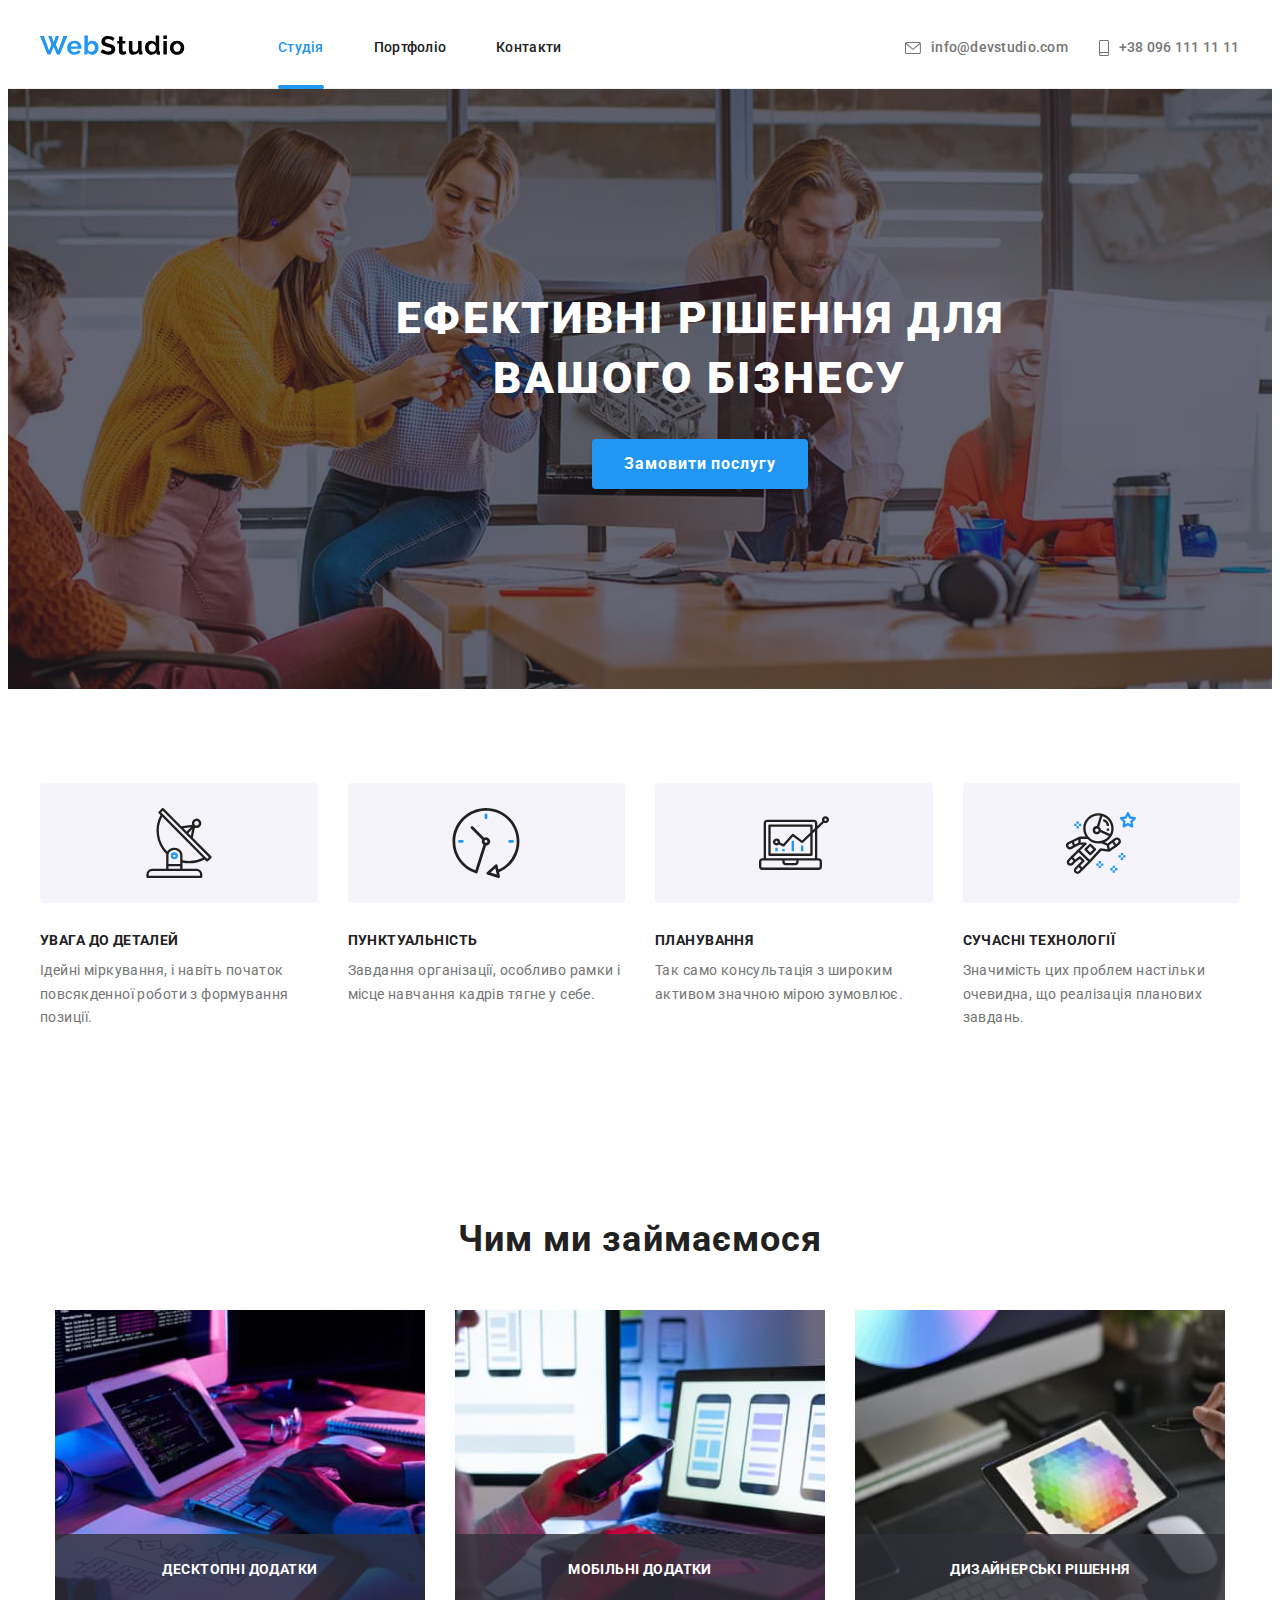
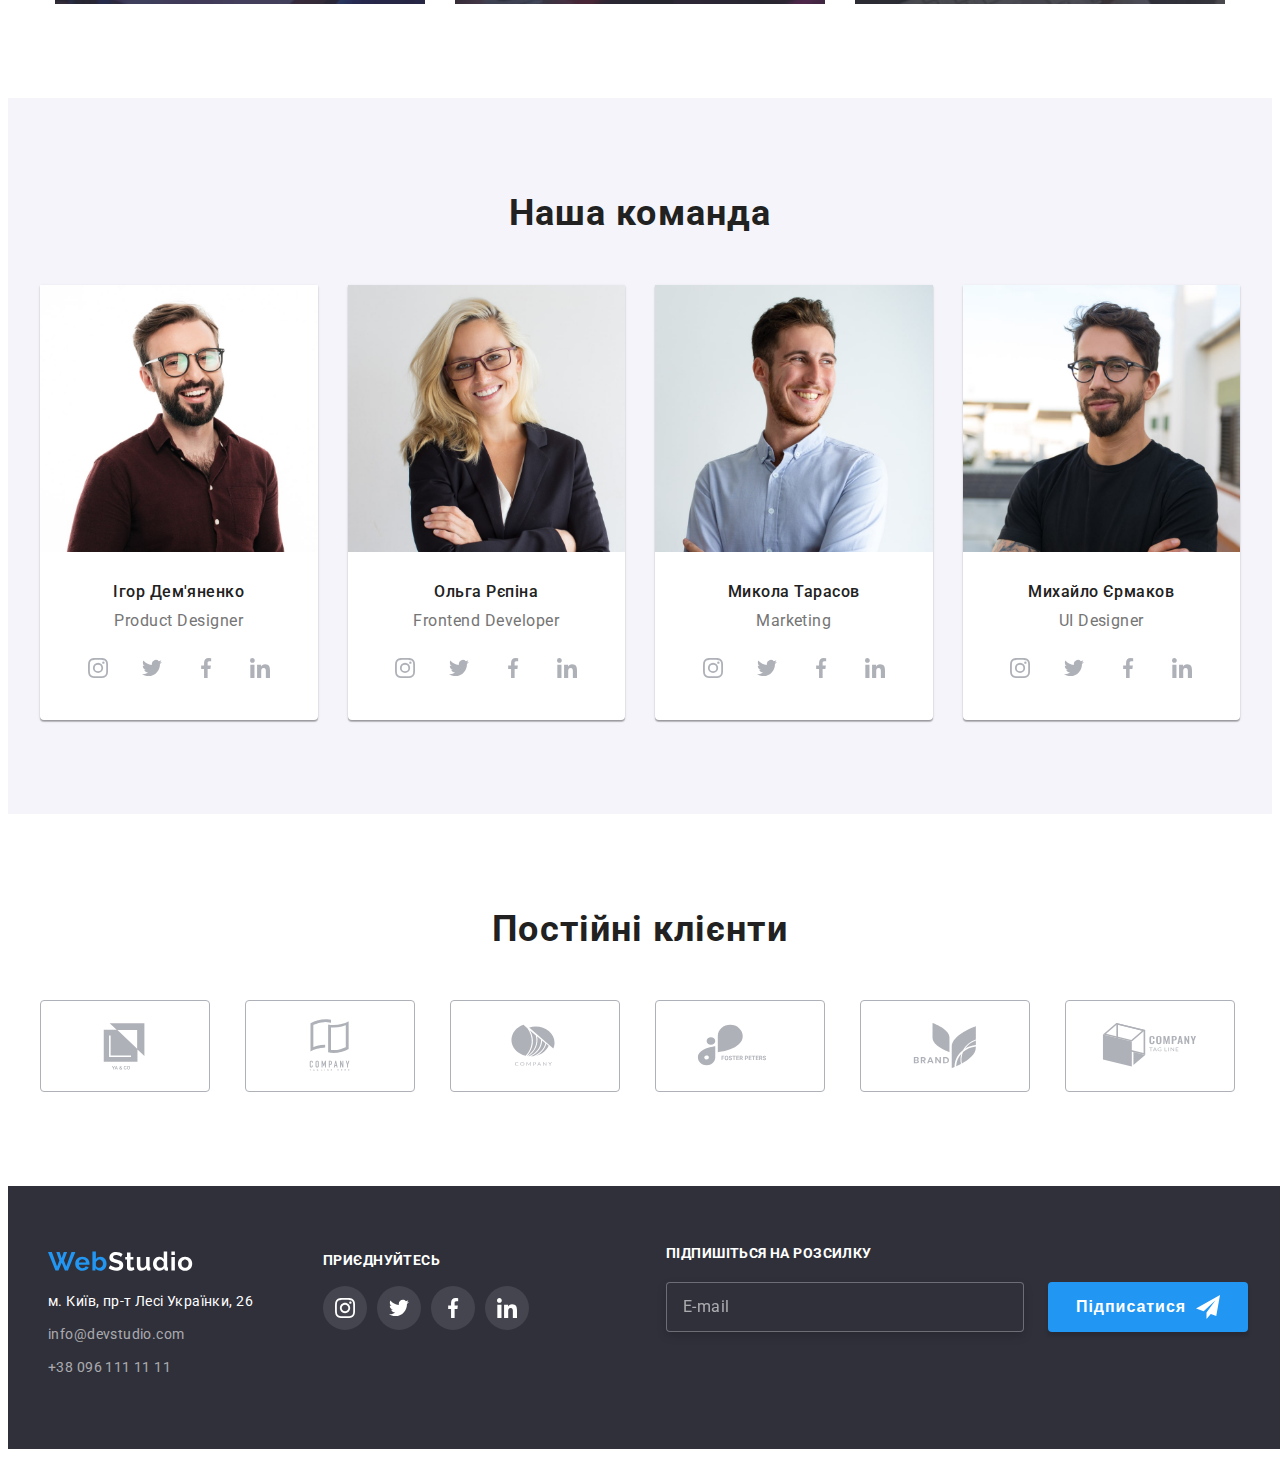
==== commit 18f3f4a4: "update" ====
--- a/index.html
+++ b/index.html
@@ -64,7 +64,7 @@
           </li>
         </ul>
         <button type="button" class="menu-open-btn" data-menu-open>
-            <svg width="40" height="40">
+            <svg width="24" height="16">
                <use href="./img/symbol-defs.svg#icon-mob_open"></use>
             </svg>
         </button>
@@ -72,8 +72,8 @@
       <div class="mob-menu is-hidden" data-menu>
         <div class="container">
           <button class="menu-close-btn" type="button" data-menu-close>
-            <svg class="menu-close-icon" width="18" height="18">
-             <use href="./img/symbol-defs.svg#icon-close"></use>
+            <svg width="40" height="40">
+             <use class="menu-close-icon" href="./img/symbol-defs.svg#icon-close"></use>
             </svg>
           </button>
              <nav class="mob-menu__nav">
--- a/css/main.min.css
+++ b/css/main.min.css
@@ -1 +1 @@
-p,h1,h2,h3,h4,h5,h6{margin:0}ul,ol{margin:0;padding-left:0}button{cursor:pointer}img{display:block;max-width:100%;height:auto}body{font-family:"Roboto",sans-serif;color:#212121}.list{list-style:none}.link{text-decoration:none}.section{padding-top:60px;padding-bottom:60px}@media screen and (min-width: 768px){.section{padding-top:100px;padding-bottom:100px}}@media screen and (min-width: 768px){.section{padding-top:120px;padding-bottom:120px}}@font-face{font-family:"Raleway";src:url(../fonts/Raleway-Bold.ttf)}:root{--button-color: #2196f3;--font-grey: #757575;--font-black: #212121;--font-white: #ffffff}.visually-hidden{position:absolute;white-space:nowrap;width:1px;height:1px;overflow:hidden;border:0;padding:0;clip:rect(0 0 0 0);-webkit-clip-path:inset(50%);clip-path:inset(50%);margin:-1px}.container{width:100%;padding-left:15px;padding-right:15px;margin:0 auto}@media screen and (min-width: 480px){.container{width:480px}}@media screen and (min-width: 768px){.container{width:768px}}@media screen and (min-width: 1200px){.container{width:1200px}}.modal{width:300px;padding:35px 20px;background-color:#fff;position:absolute;top:50%;left:50%;transform:translate(-50%, -50%) scaleY(1);transition:transform 250ms linear;transition-timing-function:cubic-bezier(0.4, 0, 0.2, 1);padding:40px;box-shadow:0px 1px 3px rgba(0,0,0,.12),0px 1px 1px rgba(0,0,0,.14),0px 2px 1px rgba(0,0,0,.2);border-radius:4px}@media screen and (min-width: 480px){.modal{padding:40px;width:450px}}@media screen and (min-width: 1200px){.modal{width:528px;min-height:581px}}.backdrop.is-hidden .modal{transform:translate(-50%, -50%) scaleY(0);transition-timing-function:cubic-bezier(0.4, 0, 0.2, 1)}.modal-btn{width:30px;height:30px;border:1px solid rgba(0,0,0,.1);border-radius:50%;background-color:rgba(0,0,0,0);position:absolute;right:8px;top:8px;display:flex;align-items:center;justify-content:center;padding:0;fill:currentColor;transition-duration:250ms;transition-timing-function:cubic-bezier(0.4, 0, 0.2, 1)}.modal-btn:hover,.modal-btn:focus{color:var(--button-color)}.is-hidden{opacity:0;visibility:hidden;pointer-events:none}.modal-title{font-weight:700;font-size:18px;line-height:1.15;text-align:center;letter-spacing:.03em;color:#212121;margin-bottom:24px}@media screen and (min-width: 480px){.modal-title{font-size:20px}}@media screen and (min-width: 1200px){.modal-title{margin-bottom:30px;justify-content:center}}.modal-input{box-sizing:border-box;margin-bottom:10px;width:100%;height:40px;border:1px solid rgba(33,33,33,.2);border-radius:4px;outline-color:rgba(0,0,0,0);padding-left:42px;transition-duration:250ms;transition-timing-function:cubic-bezier(0.4, 0, 0.2, 1)}.modal-input{outline-color:var(--button-color)}@media screen and (min-width: 480px){.modal-input{padding:11px}}.input-wrap{position:relative}.modal-input-icon{position:absolute;top:50%;left:12px;transform:translateY(-50%);transition-duration:250ms;transition-timing-function:cubic-bezier(0.4, 0, 0.2, 1)}.modal-input:focus+.modal-input-icon{fill:var(--button-color)}.modal-label-text{display:block;font-family:"Roboto";font-style:normal;font-weight:400;font-size:12px;line-height:1.17;letter-spacing:.01em;color:#757575;margin-bottom:4px}.modal-comment{width:100%;height:120px;border:1px solid rgba(33,33,33,.2);border-radius:4px;resize:none;padding:12px 16px;outline-color:rgba(0,0,0,0);transition-duration:250ms;transition-timing-function:cubic-bezier(0.4, 0, 0.2, 1)}.modal-comment::-moz-placeholder{font-family:"Roboto";font-style:normal;font-weight:400;font-size:12px;line-height:1.17;letter-spacing:.01em;color:rgba(117,117,117,.5)}.modal-comment:-ms-input-placeholder{font-family:"Roboto";font-style:normal;font-weight:400;font-size:12px;line-height:1.17;letter-spacing:.01em;color:rgba(117,117,117,.5)}.modal-comment::placeholder{font-family:"Roboto";font-style:normal;font-weight:400;font-size:12px;line-height:1.17;letter-spacing:.01em;color:rgba(117,117,117,.5)}.modal-comment:focus{outline-color:var(--button-color);transition-duration:250ms;transition-timing-function:cubic-bezier(0.4, 0, 0.2, 1)}@media screen and (min-width: 480px){.modal-comment{height:120px}}.modal-field{padding-top:10px}@media screen and (min-width: 480px){.modal-field{padding-top:20px}}.check-text{font-weight:400;font-size:7px;line-height:1.17;letter-spacing:.03em;color:#757575;display:flex;align-items:center;margin-bottom:30px}@media screen and (min-width: 480px){.check-text{font-size:12px}}@media screen and (min-width: 1200px){.check-text{font-size:14px;justify-content:center}}.license{font-weight:400;font-size:9px;line-height:1.17;letter-spacing:.03em;-webkit-text-decoration-line:underline;text-decoration-line:underline;text-decoration-thickness:from-font;color:#2196f3;margin-left:5px}@media screen and (min-width: 480px){.license{font-size:12px}}@media screen and (min-width: 1200px){.license{font-size:14px}}.check-text span{width:16px;height:15px;border:2px solid #212121;border-radius:2px;margin-right:8px;display:flex;align-items:center;justify-content:center;fill:rgba(0,0,0,0)}.input-check:checked+.check-text span{background-color:var(--button-color);border-color:rgba(0,0,0,0);fill:#fff}.input-check:focus+.check-text span{border-color:var(--button-color);transition-duration:250ms;transition-timing-function:cubic-bezier(0.4, 0, 0.2, 1)}.submit-btn{padding:10px 52px;background-color:var(--button-color);border:none;box-shadow:0px 4px 4px rgba(0,0,0,.15);border-radius:4px;font-weight:700;font-size:16px;line-height:1.88;letter-spacing:.06em;color:#fff}.submit-button{display:flex;justify-content:center;align-items:center}.mob-menu{position:fixed;top:0;background-color:#fff;width:100vw;height:100vh;z-index:1;padding:40px 10px}.mob-menu>.container{height:90%;display:flex;flex-direction:column;justify-content:space-between;overflow:auto}@media screen and (min-width: 480px){.mob-menu>.container{height:100%}}@media screen and (min-width: 480px){.mob-menu{padding:48px 40px}}.menu-close-btn{position:absolute;background-color:rgba(0,0,0,0);border:none;top:1px;right:16px;display:block;margin-left:0}@media screen and (min-width: 480px){.menu-close-btn{top:9px;right:16px}}.mob-menu__list{margin-bottom:50px}.mob-connect{margin-bottom:50px}@media screen and (min-width: 480px){.mob-connect{margin-bottom:64px}}.mob-connect__tel{font-family:"Roboto";font-style:normal;font-weight:500;font-size:30px;line-height:1.17;letter-spacing:.02em;color:#188ce8}.mob-connect__tel:hover,.mob-connect__tel:focus{color:#2196f3}@media screen and (min-width: 480px){.mob-connect__tel{font-size:34px}}.mob-connect__link{display:block;font-family:"Roboto";font-style:normal;font-weight:500;font-size:24px;line-height:1.17;letter-spacing:.02em;color:#757575;padding-top:32px}.mob-connect__link:hover,.mob-connect__link:focus{color:#2196f3}.mob-menu__item:not(:last-child){margin-bottom:25px}@media screen and (min-width: 480px){.mob-menu__item:not(:last-child){margin-bottom:32px}}.mob-menu__link{font-family:"Roboto";font-style:normal;font-weight:500;font-size:30px;line-height:1.17;letter-spacing:.02em;color:#212121}.mob-menu__link:hover,.mob-menu__link:focus,.mob-menu__link:active{color:#2196f3}@media screen and (min-width: 480px){.mob-menu__link{font-size:40px}}.mob__soc-list{display:flex;flex-wrap:wrap;gap:10px}.mob__soc-line::before{content:"";border:1px solid rgba(33,33,33,.2);background-color:rgba(33,33,33,.2);height:1px;width:22px;margin-right:10px}.mob__soc-link{font-family:"Roboto";font-style:normal;font-weight:500;font-size:15px;line-height:1.22;letter-spacing:.02em;color:#188ce8}.mob__soc-link:hover,.mob__soc-link:focus{color:#2196f3}@media screen and (min-width: 480px){.mob__soc-link{font-size:18px}}.header{border-bottom:1px solid #eee}.navigation{display:flex}.header__container{display:flex;align-items:center}.menu{display:none}@media screen and (min-width: 768px){.menu{display:flex;align-items:center;gap:50px}}@media screen and (min-width: 1200px){.menu{display:flex;align-items:center;gap:50px}}.connect{display:none;margin-left:auto;gap:30px}@media screen and (min-width: 768px){.connect{display:flex;flex-direction:column;gap:10px;font-weight:500;font-size:12px;line-height:1.14;letter-spacing:.02em;color:#757575;transition-property:background-color,fill;transition-duration:250ms;transition-timing-function:cubic-bezier(0.4, 0, 0.2, 1)}}@media screen and (min-width: 1200px){.connect{flex-direction:row;font-size:14px;line-height:1.14;gap:30px}}.logo-left{margin-right:93px}.menu__link{position:relative;display:block;font-weight:500;font-size:14px;line-height:1.14;letter-spacing:.02em;color:var(--font-black)}.menu__link:hover,.menu__link:focus{color:var(--button-color);transition-duration:250ms;transition-timing-function:cubic-bezier(0.4, 0, 0.2, 1)}.menu__link.link.active{position:relative;color:#2196f3;padding:32px 0}.menu__link.link.active:after{content:"";position:absolute;left:0;bottom:-1px;display:block;width:100%;height:4px;border-radius:4px;background-color:#2196f3}.connect__tel{text-decoration:none;font-weight:500;font-size:14px;line-height:1.14;letter-spacing:.02em;color:#757575;display:flex;flex-direction:row-reverse;gap:10px;justify-content:center;align-items:center}.connect__tel:hover,.connect__tel:focus{color:var(--button-color);transition-duration:250ms;transition-timing-function:cubic-bezier(0.4, 0, 0.2, 1)}.connect__email{font-weight:500;font-size:14px;line-height:1.14;letter-spacing:.02em;color:#757575;display:flex;flex-direction:row-reverse;gap:10px;justify-content:center;align-items:center}.connect__email:hover,.connect__email:focus{color:var(--button-color);transition-duration:250ms;transition-timing-function:cubic-bezier(0.4, 0, 0.2, 1)}.hdr-tel{display:flex;justify-content:center;align-items:center;gap:10px;width:142px;height:16px}.mail-icon{width:16px;height:12px;fill:currentColor}.tel-icon{width:10px;height:16px;fill:currentColor}.menu-open-btn{margin-left:auto;border:none;background-color:rgba(0,0,0,0);transition:fill 250ms cubic-bezier(0.4, 0, 0.2, 1)}@media screen and (min-width: 768px){.menu-open-btn{display:none}}.menu-open-btn:hover,.menu-open-btn:focus{fill:var(--button-color)}.menu-close-btn{width:30px;height:30px;border:1px solid rgba(0,0,0,.1);border-radius:50%;background-color:rgba(0,0,0,0);position:absolute;right:8px;top:8px;display:flex;align-items:center;justify-content:center;padding:0;fill:currentColor;transition-duration:250ms;transition-timing-function:cubic-bezier(0.4, 0, 0.2, 1)}.menu-close-btn:hover,.menu-close-btn:focus{color:var(--button-color)}.is-hidden{opacity:0;pointer-events:none;visibility:hidden}.hero{background-color:#2f303a;background-image:linear-gradient(rgba(47, 48, 58, 0.4), rgba(47, 48, 58, 0.4)),url(../img/herobg_mobile.jpg);background-repeat:no-repeat;background-position:center;background-size:cover;display:block;margin:0px auto}@media(min-device-pixel-ratio: 2),(-webkit-min-device-pixel-ratio: 2),(min-resolution: 192dpi),(min-resolution: 2dppx){.hero{background-image:linear-gradient(rgba(47, 48, 58, 0.4), rgba(47, 48, 58, 0.4)),url(../img/herobg_mobile_2x.jpg)}}@media screen and (min-width: 768px){.hero{background-image:linear-gradient(rgba(47, 48, 58, 0.4), rgba(47, 48, 58, 0.4)),url(../img/herobg_tablet.jpg)}}@media screen and (min-width: 768px)and (min-device-pixel-ratio: 2),screen and (min-width: 768px)and (-webkit-min-device-pixel-ratio: 2),screen and (min-width: 768px)and (min-resolution: 192dpi),screen and (min-width: 768px)and (min-resolution: 2dppx){.hero{background-image:linear-gradient(rgba(47, 48, 58, 0.4), rgba(47, 48, 58, 0.4)),url(../img/herobg_tablet_2x.jpg)}}@media screen and (min-width: 1200px){.hero{background-image:linear-gradient(rgba(47, 48, 58, 0.4), rgba(47, 48, 58, 0.4)),url(../img/hero-bg.jpg)}}.hero__container{padding:118px 60px;width:100%}@media screen and (min-width: 1200px){.hero__container{padding-top:200px;padding-bottom:200px}}.hero__btn{font-family:inherit;font-weight:700;font-size:16px;line-height:1.88;letter-spacing:.06em;color:#fff;cursor:pointer;display:block;margin:0px auto;background:#2196f3;box-shadow:0px 4px 4px rgba(0,0,0,.15);border-radius:4px;min-width:216px;height:50px;left:692px;top:470px;border:none}.hero__text{font-weight:900;font-size:26;line-height:1.6;letter-spacing:.06em;text-transform:uppercase;color:#fff;margin-bottom:30px;margin-right:auto;margin-left:auto;max-width:360px;text-align:center}@media screen and (min-width: 1200px){.hero__text{font-size:44px;line-height:1.36;max-width:696px}}.features{padding-top:60px}@media screen and (min-width: 1200px){.features{padding-top:94px}}.features__list{display:flex;flex-wrap:wrap;gap:30px}.features__block{margin-bottom:30px;width:100%}@media screen and (min-width: 768px){.features__block{width:calc((100% - 30px)/2)}}@media screen and (min-width: 1200px){.features__block{width:calc((100% - 90px)/4)}}.features__main{font-weight:700;font-size:14px;line-height:1.14;letter-spacing:.03em;text-transform:uppercase;margin-bottom:10px;color:var(--font-black)}@media screen and (min-width: 320px)and (max-width: 768px){.features__main{display:flex;justify-content:center}}.features__item{font-size:14px;line-height:1.71;letter-spacing:.03em;color:var(--font-grey);min-width:270px}.features__link{display:flex;align-items:center;justify-content:center;gap:30px;margin-bottom:30px;background-color:#f5f4fa;width:100%;height:120px;border-radius:4px}.about{padding-top:94px;padding-bottom:94px}@media screen and (min-width: 320px)and (max-width: 1200px){.about{display:none}}.about__list{display:flex;justify-content:center;gap:30px}.about__text{font-weight:700;font-size:36px;line-height:1.17;letter-spacing:.03em;color:var(--font-black);margin-bottom:50px;text-align:center}.about__item{position:relative}.about__btn{position:absolute;bottom:0;left:0;width:100%;height:70px;border:none;font-family:"Roboto";font-style:normal;font-weight:700;font-size:14px;line-height:1.14;text-align:center;letter-spacing:.03em;text-transform:uppercase;color:#fff;background:rgba(47,48,58,.8)}.team{padding-top:94px;padding-bottom:94px}.team-list{display:flex;flex-wrap:wrap;gap:30px;justify-content:flex-end}.team-maintext{font-weight:700;font-size:28px;line-height:1.14;letter-spacing:.03em;color:var(--font-black);margin-bottom:50px;text-align:center}@media screen and (min-width: 1200px){.team-maintext{font-size:36px;line-height:1.17}}.team-toptext{font-weight:500;font-size:16px;line-height:1.19;letter-spacing:.03em;color:var(--font-black);text-align:center;margin-bottom:10px}.team-bottomtext{font-size:16px;line-height:1.19;letter-spacing:.03em;color:var(--font-grey);text-align:center}.team1{padding-top:30px;padding-bottom:30px;width:100%}.soc-link{width:44px;height:44px;border-radius:50%;display:flex;align-items:center;justify-content:center;color:#fff;margin-top:16px;transition-duration:250ms;transition-timing-function:cubic-bezier(0.4, 0, 0.2, 1)}.soc-link:hover,.soc-link:focus{background-color:var(--button-color);transition-duration:250ms;transition-timing-function:cubic-bezier(0.4, 0, 0.2, 1)}.soc-list{display:flex;align-items:center;gap:10px;justify-content:center}.soc-icon{fill:#afb1b8;transition-duration:250ms;transition-timing-function:cubic-bezier(0.4, 0, 0.2, 1)}.soc-link:hover .soc-icon,.soc-link:focus .soc-icon{fill:#fff;transition-duration:250ms;transition-timing-function:cubic-bezier(0.4, 0, 0.2, 1)}.team{background-color:#f5f4fa}.team-members{background-color:#fff;box-shadow:0px 1px 3px rgba(0,0,0,.12),0px 1px 1px rgba(0,0,0,.14),0px 2px 1px rgba(0,0,0,.2);border-radius:0px 0px 4px 4px;width:100%}@media screen and (min-width: 768px){.team-members{width:calc((100% - 30px)/2)}}@media screen and (min-width: 1200px){.team-members{width:calc((100% - 90px)/4)}}.clients{padding-top:60px;padding-bottom:60px}@media screen and (min-width: 1200px){.clients{padding-top:94px;padding-bottom:94px}}.clients-maintext{font-weight:700;font-size:28px;line-height:1.14;letter-spacing:.03em;margin-bottom:30px;text-align:center}@media screen and (min-width: 1200px){.clients-maintext{font-size:36px;line-height:1.17;margin-bottom:50px}}.clients-logo{display:flex;align-items:center;justify-content:center;gap:30px;box-sizing:border-box;border:1px solid #afb1b8;border-radius:4px;width:170px;height:92px;left:615px;top:2490px;color:#afb1b8;transition-duration:250ms;transition-timing-function:cubic-bezier(0.4, 0, 0.2, 1)}.clients-logo:hover,.clients-logo:focus{background-color:#fff;color:var(--button-color);border-color:var(--button-color)}@media screen and (min-width: 480px){.clients-logo{width:210px}}@media screen and (min-width: 768px){.clients-logo{width:226px}}@media screen and (min-width: 1200px){.clients-logo{width:170px}}.clients-icon{fill:currentColor}.clients-list{display:flex;flex-wrap:wrap;gap:30px;width:100%}@media screen and (min-width: 320px){.clients-item{width:calc((100% - 0px)/1)}}@media screen and (min-width: 480px){.clients-item{width:calc((100% - 30px)/2)}}@media screen and (min-width: 768px){.clients-item{width:calc((100% - 60px)/3)}}@media screen and (min-width: 1200px){.clients-item{width:calc((100% - 150px)/6)}}.footer{background-color:#2f303a;padding-top:60px;padding-bottom:60px}@media screen and (min-width: 768px){.footer{display:flex;justify-content:space-around;align-items:baseline}}@media screen and (min-width: 1200px){.footer{width:100vw;margin-left:auto;margin-right:auto;padding:60px 0}}.ftr-container{display:flex;flex-direction:column;text-align:center}@media screen and (min-width: 1200px){.ftr-container{flex-direction:row;margin:0 auto;justify-content:space-between}}.footer__top{display:block}@media screen and (min-width: 768px){.footer__top{display:flex;justify-content:space-around;margin-bottom:60px}}@media screen and (min-width: 1200px){.footer__top{margin-bottom:0}}.footer-map{font-size:14px;letter-spacing:.03em;line-height:1.71;color:#fff;margin-top:20px}.footer-email{font-size:14px;line-height:1.71;letter-spacing:.03em;color:rgba(255,255,255,.6)}.footer-tel{font-size:14px;line-height:1.71;letter-spacing:.03em;color:rgba(255,255,255,.6)}.ftr-logo{display:block}@media screen and (min-width: 1200px){.ftr-logo{text-align:left}}.footer-item{margin-top:9px;margin-bottom:9px}.footer-soctext{display:block;font-weight:700;font-size:14px;line-height:.87;letter-spacing:.03em;text-transform:uppercase;color:#fff;margin-bottom:20px}@media screen and (min-width: 1200px){.footer-soctext{text-align:left}}.footer-soc{display:flex;gap:10px;justify-content:center;align-items:center}.footer-link{width:44px;height:44px;border-radius:50%;display:flex;align-items:center;justify-content:center;background-color:rgba(255,255,255,.1);transition-duration:250ms;transition-timing-function:cubic-bezier(0.4, 0, 0.2, 1)}.footer-social{display:block;margin:60px 0}@media screen and (min-width: 768px){.footer-social{margin:0;margin-top:8px}}@media screen and (min-width: 1200px){.footer-social{margin-left:70px}}.footer-socitem :hover,.footer-socitem :focus{background-color:var(--button-color);transition-duration:250ms;transition-timing-function:cubic-bezier(0.4, 0, 0.2, 1)}.subscribe-input{box-sizing:border-box;padding:15px 16px;margin-bottom:10px;margin-right:12px;width:358px;height:50px;border:1px solid rgba(255,255,255,.3);filter:drop-shadow(0px 4px 4px rgba(0, 0, 0, 0.15));border-radius:4px;padding-left:16px;background-color:#2f303a;outline-color:rgba(0,0,0,0);color:#fff}.subscribe-input::-moz-placeholder{font-family:"Roboto";font-style:normal;font-weight:400;font-size:16px;line-height:1.25;letter-spacing:.03em;color:rgba(255,255,255,.6)}.subscribe-input:-ms-input-placeholder{font-family:"Roboto";font-style:normal;font-weight:400;font-size:16px;line-height:1.25;letter-spacing:.03em;color:rgba(255,255,255,.6)}.subscribe-input::placeholder{font-family:"Roboto";font-style:normal;font-weight:400;font-size:16px;line-height:1.25;letter-spacing:.03em;color:rgba(255,255,255,.6)}@media screen and (min-width: 480px){.subscribe-input{width:450px}}@media screen and (min-width: 1200px){.subscribe-input{width:358px}}.subscribe-button{display:flex;align-items:center;flex-direction:column}@media screen and (min-width: 1200px){.subscribe-button{flex-direction:row;gap:12px;align-items:baseline}}.subscribe-text{display:block;font-weight:700;font-size:14px;line-height:1.14;letter-spacing:.03em;text-transform:uppercase;color:#fff;margin-bottom:20px}@media screen and (min-width: 768px){.subscribe-text{display:block}}@media screen and (min-width: 1200px){.subscribe-text{text-align:left;display:flex}}.subscribe-btn{width:200px;height:50px;color:#fff;background:#2196f3;box-shadow:0px 4px 4px rgba(0,0,0,.15);border-radius:4px;border:none;padding:10px 28px;font-weight:700;font-size:16px;line-height:1.88;letter-spacing:.06em;display:flex}.subscribe-wrap{position:relative}.icon-send{position:absolute;top:13px;right:28px}.backdrop{position:fixed;top:0;width:100%;height:100%;background:rgba(0,0,0,.2);transition:opacity 250ms linear,visibility 250ms linear;transition-timing-function:cubic-bezier(0.4, 0, 0.2, 1)}.infobar-btn{font-family:inherit;font-weight:500;font-size:16px;line-height:1.62;letter-spacing:.03em;color:var(--font-black);cursor:pointer;background:#f5f4fa;border:none;padding-top:6px;padding-bottom:6px;padding-right:25px;padding-left:25px;border-radius:4px;transition-property:var(--button-color);transition-duration:250ms;transition-timing-function:cubic-bezier(0.4, 0, 0.2, 1)}.infobar-btn:hover,.infobar-btn:focus{background-color:var(--button-color);color:#fff;box-shadow:0px 3px 1px rgba(0,0,0,.1),0px 1px 2px rgba(0,0,0,.08),0px 2px 2px rgba(0,0,0,.12);border-radius:4px}.infobar-buttons{margin-bottom:50px;display:flex;justify-content:center;gap:8px}.projects{padding-top:94px;padding-bottom:94px}.projects-list{display:flex;flex-wrap:wrap;gap:30px}.projects-item{width:calc 13.3333333333%}.projects-item:hover,.projects-item:focus{background:#fff;box-shadow:0px 1px 1px rgba(0,0,0,.12),0px 4px 4px rgba(0,0,0,.06),1px 4px 6px rgba(0,0,0,.16)}.project1{padding:20px 20px 20px 20px;border:1px solid #eee}.project-wrap{position:relative;overflow:hidden}.project-text{position:absolute;top:0;left:0;color:#fff;font-family:"Roboto";font-style:normal;font-weight:400;font-size:18px;line-height:1.6;letter-spacing:.03em;padding:63px 24px;height:100%;background-color:rgba(33,150,243,.9);transform:translateY(100%);transition:transform 250ms cubic-bezier(0.4, 0, 0.2, 1)}.projects-item:hover .project-text{transform:translateY(0)}.projects-toptext{font-weight:700;font-size:18px;line-height:2;letter-spacing:.06em;color:var(--font-black);margin-bottom:4px}.projects-bottomtext{font-size:16px;line-height:1.88;letter-spacing:.03em;color:var(--font-grey)}/*# sourceMappingURL=main.min.css.map */+p,h1,h2,h3,h4,h5,h6{margin:0}ul,ol{margin:0;padding-left:0}button{cursor:pointer}img{display:block;max-width:100%;height:auto}body{font-family:"Roboto",sans-serif;color:#212121}.list{list-style:none}.link{text-decoration:none}.section{padding-top:60px;padding-bottom:60px}@media screen and (min-width: 768px){.section{padding-top:100px;padding-bottom:100px}}@media screen and (min-width: 768px){.section{padding-top:120px;padding-bottom:120px}}@font-face{font-family:"Raleway";src:url(../fonts/Raleway-Bold.ttf)}:root{--button-color: #2196f3;--font-grey: #757575;--font-black: #212121;--font-white: #ffffff}.visually-hidden{position:absolute;white-space:nowrap;width:1px;height:1px;overflow:hidden;border:0;padding:0;clip:rect(0 0 0 0);-webkit-clip-path:inset(50%);clip-path:inset(50%);margin:-1px}.container{width:100%;padding-left:15px;padding-right:15px;margin:0 auto}@media screen and (min-width: 480px){.container{width:480px}}@media screen and (min-width: 768px){.container{width:768px}}@media screen and (min-width: 1200px){.container{width:1200px}}.modal{width:300px;padding:35px 20px;background-color:#fff;position:absolute;top:50%;left:50%;transform:translate(-50%, -50%) scaleY(1);transition:transform 250ms linear;transition-timing-function:cubic-bezier(0.4, 0, 0.2, 1);padding:40px;box-shadow:0px 1px 3px rgba(0,0,0,.12),0px 1px 1px rgba(0,0,0,.14),0px 2px 1px rgba(0,0,0,.2);border-radius:4px}@media screen and (min-width: 480px){.modal{padding:40px;width:450px}}@media screen and (min-width: 1200px){.modal{width:528px;min-height:581px}}.backdrop.is-hidden .modal{transform:translate(-50%, -50%) scaleY(0);transition-timing-function:cubic-bezier(0.4, 0, 0.2, 1)}.modal-btn{width:30px;height:30px;border:1px solid rgba(0,0,0,.1);border-radius:50%;background-color:rgba(0,0,0,0);position:absolute;right:8px;top:8px;display:flex;align-items:center;justify-content:center;padding:0;fill:currentColor;transition-duration:250ms;transition-timing-function:cubic-bezier(0.4, 0, 0.2, 1)}.modal-btn:hover,.modal-btn:focus{color:var(--button-color)}.is-hidden{opacity:0;visibility:hidden;pointer-events:none}.modal-title{font-weight:700;font-size:18px;line-height:1.15;text-align:center;letter-spacing:.03em;color:#212121;margin-bottom:24px}@media screen and (min-width: 480px){.modal-title{font-size:20px}}@media screen and (min-width: 1200px){.modal-title{margin-bottom:30px;justify-content:center}}.modal-input{box-sizing:border-box;margin-bottom:10px;width:100%;height:40px;border:1px solid rgba(33,33,33,.2);border-radius:4px;outline-color:rgba(0,0,0,0);padding-left:42px;transition-duration:250ms;transition-timing-function:cubic-bezier(0.4, 0, 0.2, 1)}.modal-input{outline-color:var(--button-color)}@media screen and (min-width: 480px){.modal-input{padding:11px}}.input-wrap{position:relative}.modal-input-icon{position:absolute;top:50%;left:12px;transform:translateY(-50%);transition-duration:250ms;transition-timing-function:cubic-bezier(0.4, 0, 0.2, 1)}.modal-input:focus+.modal-input-icon{fill:var(--button-color)}.modal-label-text{display:block;font-family:"Roboto";font-style:normal;font-weight:400;font-size:12px;line-height:1.17;letter-spacing:.01em;color:#757575;margin-bottom:4px}.modal-comment{width:100%;height:120px;border:1px solid rgba(33,33,33,.2);border-radius:4px;resize:none;padding:12px 16px;outline-color:rgba(0,0,0,0);transition-duration:250ms;transition-timing-function:cubic-bezier(0.4, 0, 0.2, 1)}.modal-comment::-moz-placeholder{font-family:"Roboto";font-style:normal;font-weight:400;font-size:12px;line-height:1.17;letter-spacing:.01em;color:rgba(117,117,117,.5)}.modal-comment:-ms-input-placeholder{font-family:"Roboto";font-style:normal;font-weight:400;font-size:12px;line-height:1.17;letter-spacing:.01em;color:rgba(117,117,117,.5)}.modal-comment::placeholder{font-family:"Roboto";font-style:normal;font-weight:400;font-size:12px;line-height:1.17;letter-spacing:.01em;color:rgba(117,117,117,.5)}.modal-comment:focus{outline-color:var(--button-color);transition-duration:250ms;transition-timing-function:cubic-bezier(0.4, 0, 0.2, 1)}@media screen and (min-width: 480px){.modal-comment{height:120px}}.modal-field{padding-top:10px}@media screen and (min-width: 480px){.modal-field{padding-top:20px}}.check-text{font-weight:400;font-size:7px;line-height:1.17;letter-spacing:.03em;color:#757575;display:flex;align-items:center;margin-bottom:30px}@media screen and (min-width: 480px){.check-text{font-size:12px}}@media screen and (min-width: 1200px){.check-text{font-size:14px;justify-content:center}}.license{font-weight:400;font-size:9px;line-height:1.17;letter-spacing:.03em;-webkit-text-decoration-line:underline;text-decoration-line:underline;text-decoration-thickness:from-font;color:#2196f3;margin-left:5px}@media screen and (min-width: 480px){.license{font-size:12px}}@media screen and (min-width: 1200px){.license{font-size:14px}}.check-text span{width:16px;height:15px;border:2px solid #212121;border-radius:2px;margin-right:8px;display:flex;align-items:center;justify-content:center;fill:rgba(0,0,0,0)}.input-check:checked+.check-text span{background-color:var(--button-color);border-color:rgba(0,0,0,0);fill:#fff}.input-check:focus+.check-text span{border-color:var(--button-color);transition-duration:250ms;transition-timing-function:cubic-bezier(0.4, 0, 0.2, 1)}.submit-btn{padding:10px 52px;background-color:var(--button-color);border:none;box-shadow:0px 4px 4px rgba(0,0,0,.15);border-radius:4px;font-weight:700;font-size:16px;line-height:1.88;letter-spacing:.06em;color:#fff}.submit-button{display:flex;justify-content:center;align-items:center}.mob-menu{position:fixed;top:0;background-color:#fff;width:100vw;height:100vh;z-index:1;padding:40px 10px}.mob-menu>.container{height:90%;display:flex;flex-direction:column;justify-content:space-between;overflow:auto}@media screen and (min-width: 480px){.mob-menu>.container{height:100%}}@media screen and (min-width: 480px){.mob-menu{padding:48px 40px}}.menu-close-btn{position:absolute;background-color:rgba(0,0,0,0);border:none;top:1px;right:16px;display:block;margin-left:0}@media screen and (min-width: 480px){.menu-close-btn{top:9px;right:16px}}.mob-menu__list{margin-bottom:50px}.mob-connect{margin-bottom:50px}@media screen and (min-width: 480px){.mob-connect{margin-bottom:64px}}.mob-connect__tel{font-family:"Roboto";font-style:normal;font-weight:500;font-size:30px;line-height:1.17;letter-spacing:.02em;color:#188ce8}.mob-connect__tel:hover,.mob-connect__tel:focus{color:#2196f3}@media screen and (min-width: 480px){.mob-connect__tel{font-size:34px}}.mob-connect__link{display:block;font-family:"Roboto";font-style:normal;font-weight:500;font-size:24px;line-height:1.17;letter-spacing:.02em;color:#757575;padding-top:32px}.mob-connect__link:hover,.mob-connect__link:focus{color:#2196f3}.mob-menu__item:not(:last-child){margin-bottom:25px}@media screen and (min-width: 480px){.mob-menu__item:not(:last-child){margin-bottom:32px}}.mob-menu__link{font-family:"Roboto";font-style:normal;font-weight:500;font-size:30px;line-height:1.17;letter-spacing:.02em;color:#212121}.mob-menu__link:hover,.mob-menu__link:focus,.mob-menu__link:active{color:#2196f3}@media screen and (min-width: 480px){.mob-menu__link{font-size:40px}}.mob__soc-list{display:flex;flex-wrap:wrap;gap:10px}.mob__soc-line::before{content:"";border:1px solid rgba(33,33,33,.2);background-color:rgba(33,33,33,.2);height:1px;width:22px;margin-right:10px}.mob__soc-link{font-family:"Roboto";font-style:normal;font-weight:500;font-size:15px;line-height:1.22;letter-spacing:.02em;color:#188ce8}.mob__soc-link:hover,.mob__soc-link:focus{color:#2196f3}@media screen and (min-width: 480px){.mob__soc-link{font-size:18px}}.header{border-bottom:1px solid #eee}.navigation{display:flex}.header__container{display:flex;align-items:center;padding-top:16px;padding-bottom:16px}@media screen and (min-width: 768px){.header__container{padding:0}}@media screen and (min-width: 1200px){.header__container{padding:0}}.menu{display:none}@media screen and (min-width: 768px){.menu{display:flex;align-items:center;gap:50px}}@media screen and (min-width: 1200px){.menu{display:flex;align-items:center;gap:50px}}.connect{display:none;margin-left:auto;gap:30px}@media screen and (min-width: 768px){.connect{display:flex;flex-direction:column;gap:10px;font-weight:500;font-size:12px;line-height:1.14;letter-spacing:.02em;color:#757575;transition-property:background-color,fill;transition-duration:250ms;transition-timing-function:cubic-bezier(0.4, 0, 0.2, 1)}}@media screen and (min-width: 1200px){.connect{flex-direction:row;font-size:14px;line-height:1.14;gap:30px}}.logo-left{margin-right:93px}.menu__link{position:relative;display:block;font-weight:500;font-size:14px;line-height:1.14;letter-spacing:.02em;color:var(--font-black)}.menu__link:hover,.menu__link:focus{color:var(--button-color);transition-duration:250ms;transition-timing-function:cubic-bezier(0.4, 0, 0.2, 1)}.menu__link.link.active{position:relative;color:#2196f3;padding:32px 0}.menu__link.link.active:after{content:"";position:absolute;left:0;bottom:-1px;display:block;width:100%;height:4px;border-radius:4px;background-color:#2196f3}.connect__tel{text-decoration:none;font-weight:500;font-size:14px;line-height:1.14;letter-spacing:.02em;color:#757575;display:flex;flex-direction:row-reverse;gap:10px;justify-content:center;align-items:center}.connect__tel:hover,.connect__tel:focus{color:var(--button-color);transition-duration:250ms;transition-timing-function:cubic-bezier(0.4, 0, 0.2, 1)}.connect__email{font-weight:500;font-size:14px;line-height:1.14;letter-spacing:.02em;color:#757575;display:flex;flex-direction:row-reverse;gap:10px;justify-content:center;align-items:center}.connect__email:hover,.connect__email:focus{color:var(--button-color);transition-duration:250ms;transition-timing-function:cubic-bezier(0.4, 0, 0.2, 1)}.hdr-tel{display:flex;justify-content:center;align-items:center;gap:10px;width:142px;height:16px}.mail-icon{width:16px;height:12px;fill:currentColor}.tel-icon{width:10px;height:16px;fill:currentColor}.menu-open-btn{margin-left:auto;border:none;background-color:rgba(0,0,0,0);cursor:pointer;transition:fill 250ms cubic-bezier(0.4, 0, 0.2, 1)}@media screen and (min-width: 768px){.menu-open-btn{display:none}}.menu-open-btn:hover,.menu-open-btn:focus{fill:#188ce8}.menu-close-btn{background-color:rgba(0,0,0,0);border:none;display:block;margin-left:auto;cursor:pointer;transition:fill 250ms cubic-bezier(0.4, 0, 0.2, 1)}.menu-close-btn:hover,.menu-close-btn:focus{fill:#188ce8}.menu-close-icon{width:24px;height:16px}.is-hidden{opacity:0;pointer-events:none;visibility:hidden}.hero{background-color:#2f303a;background-image:linear-gradient(rgba(47, 48, 58, 0.4), rgba(47, 48, 58, 0.4)),url(../img/herobg_mobile.jpg);background-repeat:no-repeat;background-position:center;background-size:cover;display:block;margin:0px auto}@media(min-device-pixel-ratio: 2),(-webkit-min-device-pixel-ratio: 2),(min-resolution: 192dpi),(min-resolution: 2dppx){.hero{background-image:linear-gradient(rgba(47, 48, 58, 0.4), rgba(47, 48, 58, 0.4)),url(../img/herobg_mobile_2x.jpg)}}@media screen and (min-width: 768px){.hero{background-image:linear-gradient(rgba(47, 48, 58, 0.4), rgba(47, 48, 58, 0.4)),url(../img/herobg_tablet.jpg)}}@media screen and (min-width: 768px)and (min-device-pixel-ratio: 2),screen and (min-width: 768px)and (-webkit-min-device-pixel-ratio: 2),screen and (min-width: 768px)and (min-resolution: 192dpi),screen and (min-width: 768px)and (min-resolution: 2dppx){.hero{background-image:linear-gradient(rgba(47, 48, 58, 0.4), rgba(47, 48, 58, 0.4)),url(../img/herobg_tablet_2x.jpg)}}@media screen and (min-width: 1200px){.hero{background-image:linear-gradient(rgba(47, 48, 58, 0.4), rgba(47, 48, 58, 0.4)),url(../img/hero-bg.jpg)}}.hero__container{padding:118px 60px;width:100%}@media screen and (min-width: 1200px){.hero__container{padding-top:200px;padding-bottom:200px}}.hero__btn{font-family:inherit;font-weight:700;font-size:16px;line-height:1.88;letter-spacing:.06em;color:#fff;cursor:pointer;display:block;margin:0px auto;background:#2196f3;box-shadow:0px 4px 4px rgba(0,0,0,.15);border-radius:4px;min-width:216px;height:50px;left:692px;top:470px;border:none}.hero__text{font-weight:900;font-size:26;line-height:1.6;letter-spacing:.06em;text-transform:uppercase;color:#fff;margin-bottom:30px;margin-right:auto;margin-left:auto;max-width:360px;text-align:center}@media screen and (min-width: 1200px){.hero__text{font-size:44px;line-height:1.36;max-width:696px}}.features{padding-top:60px;padding-bottom:60px}@media screen and (min-width: 1200px){.features{padding-top:94px;padding-bottom:94px}}.features__list{display:flex;flex-wrap:wrap;gap:30px}.features__block{width:100%}@media screen and (min-width: 768px){.features__block{width:calc((100% - 30px)/2)}}@media screen and (min-width: 1200px){.features__block{width:calc((100% - 90px)/4)}}.features__main{font-weight:700;font-size:14px;line-height:1.14;letter-spacing:.03em;text-transform:uppercase;margin-bottom:10px;color:var(--font-black)}@media screen and (min-width: 320px)and (max-width: 768px){.features__main{display:flex;justify-content:center}}.features__item{font-size:14px;line-height:1.71;letter-spacing:.03em;color:var(--font-grey);min-width:270px}.features__link{display:flex;align-items:center;justify-content:center;gap:30px;margin-bottom:30px;background-color:#f5f4fa;width:100%;height:120px;border-radius:4px}.about{padding-top:94px;padding-bottom:94px}@media screen and (min-width: 320px)and (max-width: 1200px){.about{display:none}}.about__list{display:flex;justify-content:center;gap:30px}.about__text{font-weight:700;font-size:36px;line-height:1.17;letter-spacing:.03em;color:var(--font-black);margin-bottom:50px;text-align:center}.about__item{position:relative}.about__btn{position:absolute;bottom:0;left:0;width:100%;height:70px;border:none;font-family:"Roboto";font-style:normal;font-weight:700;font-size:14px;line-height:1.14;text-align:center;letter-spacing:.03em;text-transform:uppercase;color:#fff;background:rgba(47,48,58,.8)}.team{padding-top:60px;padding-bottom:60px}@media screen and (min-width: 1200px){.team{padding-top:94px;padding-bottom:94px}}.team-list{display:flex;flex-wrap:wrap;gap:30px;justify-content:flex-end}.team-maintext{font-weight:700;font-size:28px;line-height:1.14;letter-spacing:.03em;color:var(--font-black);margin-bottom:30px;text-align:center}@media screen and (min-width: 1200px){.team-maintext{font-size:36px;line-height:1.17;margin-bottom:50px}}.team-toptext{font-weight:500;font-size:16px;line-height:1.19;letter-spacing:.03em;color:var(--font-black);text-align:center;margin-bottom:10px}.team-bottomtext{font-size:16px;line-height:1.19;letter-spacing:.03em;color:var(--font-grey);text-align:center}.team1{padding-top:24px;padding-bottom:24px;width:100%}@media screen and (min-width: 1200px){.team1{padding-top:30px;padding-bottom:30px}}.soc-link{width:44px;height:44px;border-radius:50%;display:flex;align-items:center;justify-content:center;color:#fff;margin-top:16px;transition-duration:250ms;transition-timing-function:cubic-bezier(0.4, 0, 0.2, 1)}.soc-link:hover,.soc-link:focus{background-color:var(--button-color);transition-duration:250ms;transition-timing-function:cubic-bezier(0.4, 0, 0.2, 1)}.soc-list{display:flex;align-items:center;gap:10px;justify-content:center}.soc-icon{fill:#afb1b8;transition-duration:250ms;transition-timing-function:cubic-bezier(0.4, 0, 0.2, 1)}.soc-link:hover .soc-icon,.soc-link:focus .soc-icon{fill:#fff;transition-duration:250ms;transition-timing-function:cubic-bezier(0.4, 0, 0.2, 1)}.team{background-color:#f5f4fa}.team-members{background-color:#fff;box-shadow:0px 1px 3px rgba(0,0,0,.12),0px 1px 1px rgba(0,0,0,.14),0px 2px 1px rgba(0,0,0,.2);border-radius:0px 0px 4px 4px;width:100%}@media screen and (min-width: 768px){.team-members{width:calc((100% - 30px)/2)}}@media screen and (min-width: 1200px){.team-members{width:calc((100% - 90px)/4)}}.clients{padding-top:60px;padding-bottom:60px}@media screen and (min-width: 1200px){.clients{padding-top:94px;padding-bottom:94px}}.clients-maintext{font-weight:700;font-size:28px;line-height:1.14;letter-spacing:.03em;margin-bottom:30px;text-align:center}@media screen and (min-width: 1200px){.clients-maintext{font-size:36px;line-height:1.17;margin-bottom:50px}}.clients-logo{display:flex;align-items:center;justify-content:center;gap:30px;box-sizing:border-box;border:1px solid #afb1b8;border-radius:4px;width:170px;height:92px;left:615px;top:2490px;color:#afb1b8;transition-duration:250ms;transition-timing-function:cubic-bezier(0.4, 0, 0.2, 1)}.clients-logo:hover,.clients-logo:focus{background-color:#fff;color:var(--button-color);border-color:var(--button-color)}@media screen and (min-width: 480px){.clients-logo{width:210px}}@media screen and (min-width: 768px){.clients-logo{width:226px}}@media screen and (min-width: 1200px){.clients-logo{width:170px}}.clients-icon{fill:currentColor}.clients-list{display:flex;flex-wrap:wrap;gap:30px}@media screen and (min-width: 320px){.clients-item{width:calc((100% - 0px)/1)}}@media screen and (min-width: 480px){.clients-item{width:calc((100% - 30px)/2)}}@media screen and (min-width: 768px){.clients-item{width:calc((100% - 60px)/3)}}@media screen and (min-width: 1200px){.clients-item{width:calc((100% - 150px)/6)}}.footer{background-color:#2f303a;padding-top:60px;padding-bottom:60px}@media screen and (min-width: 768px){.footer{display:flex;justify-content:space-around;align-items:baseline}}@media screen and (min-width: 1200px){.footer{width:100vw;margin-left:auto;margin-right:auto;padding:60px 0}}.ftr-container{display:flex;flex-direction:column;text-align:center}@media screen and (min-width: 1200px){.ftr-container{flex-direction:row;margin:0 auto;justify-content:space-between}}.footer__top{display:block}@media screen and (min-width: 768px){.footer__top{display:flex;justify-content:space-around;margin-bottom:60px}}@media screen and (min-width: 1200px){.footer__top{margin-bottom:0}}.footer-map{font-size:14px;letter-spacing:.03em;line-height:1.71;color:#fff;margin-top:20px}.footer-email{font-size:14px;line-height:1.71;letter-spacing:.03em;color:rgba(255,255,255,.6)}.footer-tel{font-size:14px;line-height:1.71;letter-spacing:.03em;color:rgba(255,255,255,.6)}.ftr-logo{display:block}@media screen and (min-width: 1200px){.ftr-logo{text-align:left}}.footer-item{margin-top:9px;margin-bottom:9px}.footer-soctext{display:block;font-weight:700;font-size:14px;line-height:.87;letter-spacing:.03em;text-transform:uppercase;color:#fff;margin-bottom:20px}@media screen and (min-width: 1200px){.footer-soctext{text-align:left}}.footer-soc{display:flex;gap:10px;justify-content:center;align-items:center}.footer-link{width:44px;height:44px;border-radius:50%;display:flex;align-items:center;justify-content:center;background-color:rgba(255,255,255,.1);transition-duration:250ms;transition-timing-function:cubic-bezier(0.4, 0, 0.2, 1)}.footer-social{display:block;margin:60px 0}@media screen and (min-width: 768px){.footer-social{margin:0;margin-top:8px}}@media screen and (min-width: 1200px){.footer-social{margin-left:70px}}.footer-socitem :hover,.footer-socitem :focus{background-color:var(--button-color);transition-duration:250ms;transition-timing-function:cubic-bezier(0.4, 0, 0.2, 1)}.subscribe-input{box-sizing:border-box;padding:15px 16px;margin-bottom:10px;margin-right:12px;width:358px;height:50px;border:1px solid rgba(255,255,255,.3);filter:drop-shadow(0px 4px 4px rgba(0, 0, 0, 0.15));border-radius:4px;padding-left:16px;background-color:#2f303a;outline-color:rgba(0,0,0,0);color:#fff}.subscribe-input::-moz-placeholder{font-family:"Roboto";font-style:normal;font-weight:400;font-size:16px;line-height:1.25;letter-spacing:.03em;color:rgba(255,255,255,.6)}.subscribe-input:-ms-input-placeholder{font-family:"Roboto";font-style:normal;font-weight:400;font-size:16px;line-height:1.25;letter-spacing:.03em;color:rgba(255,255,255,.6)}.subscribe-input::placeholder{font-family:"Roboto";font-style:normal;font-weight:400;font-size:16px;line-height:1.25;letter-spacing:.03em;color:rgba(255,255,255,.6)}@media screen and (min-width: 480px){.subscribe-input{width:450px}}@media screen and (min-width: 1200px){.subscribe-input{width:358px}}.subscribe-button{display:flex;align-items:center;flex-direction:column}@media screen and (min-width: 1200px){.subscribe-button{flex-direction:row;gap:12px;align-items:baseline}}.subscribe-text{display:block;font-weight:700;font-size:14px;line-height:1.14;letter-spacing:.03em;text-transform:uppercase;color:#fff;margin-bottom:20px}@media screen and (min-width: 768px){.subscribe-text{display:block}}@media screen and (min-width: 1200px){.subscribe-text{text-align:left;display:flex}}.subscribe-btn{width:200px;height:50px;color:#fff;background:#2196f3;box-shadow:0px 4px 4px rgba(0,0,0,.15);border-radius:4px;border:none;padding:10px 28px;font-weight:700;font-size:16px;line-height:1.88;letter-spacing:.06em;display:flex}.subscribe-wrap{position:relative}.icon-send{position:absolute;top:13px;right:28px}.backdrop{position:fixed;top:0;width:100%;height:100%;background:rgba(0,0,0,.2);transition:opacity 250ms linear,visibility 250ms linear;transition-timing-function:cubic-bezier(0.4, 0, 0.2, 1)}.infobar-btn{font-family:inherit;font-weight:500;font-size:16px;line-height:1.62;letter-spacing:.03em;color:var(--font-black);cursor:pointer;background:#f5f4fa;border:none;padding-top:6px;padding-bottom:6px;padding-right:25px;padding-left:25px;border-radius:4px;transition-property:var(--button-color);transition-duration:250ms;transition-timing-function:cubic-bezier(0.4, 0, 0.2, 1)}.infobar-btn:hover,.infobar-btn:focus{background-color:var(--button-color);color:#fff;box-shadow:0px 3px 1px rgba(0,0,0,.1),0px 1px 2px rgba(0,0,0,.08),0px 2px 2px rgba(0,0,0,.12);border-radius:4px}.infobar-buttons{margin-bottom:50px;display:flex;justify-content:center;gap:8px}.projects{padding-top:94px;padding-bottom:94px}.projects-list{display:flex;flex-wrap:wrap;gap:30px}.projects-item{width:calc 13.3333333333%}.projects-item:hover,.projects-item:focus{background:#fff;box-shadow:0px 1px 1px rgba(0,0,0,.12),0px 4px 4px rgba(0,0,0,.06),1px 4px 6px rgba(0,0,0,.16)}.project1{padding:20px 20px 20px 20px;border:1px solid #eee}.project-wrap{position:relative;overflow:hidden}.project-text{position:absolute;top:0;left:0;color:#fff;font-family:"Roboto";font-style:normal;font-weight:400;font-size:18px;line-height:1.6;letter-spacing:.03em;padding:63px 24px;height:100%;background-color:rgba(33,150,243,.9);transform:translateY(100%);transition:transform 250ms cubic-bezier(0.4, 0, 0.2, 1)}.projects-item:hover .project-text{transform:translateY(0)}.projects-toptext{font-weight:700;font-size:18px;line-height:2;letter-spacing:.06em;color:var(--font-black);margin-bottom:4px}.projects-bottomtext{font-size:16px;line-height:1.88;letter-spacing:.03em;color:var(--font-grey)}/*# sourceMappingURL=main.min.css.map */